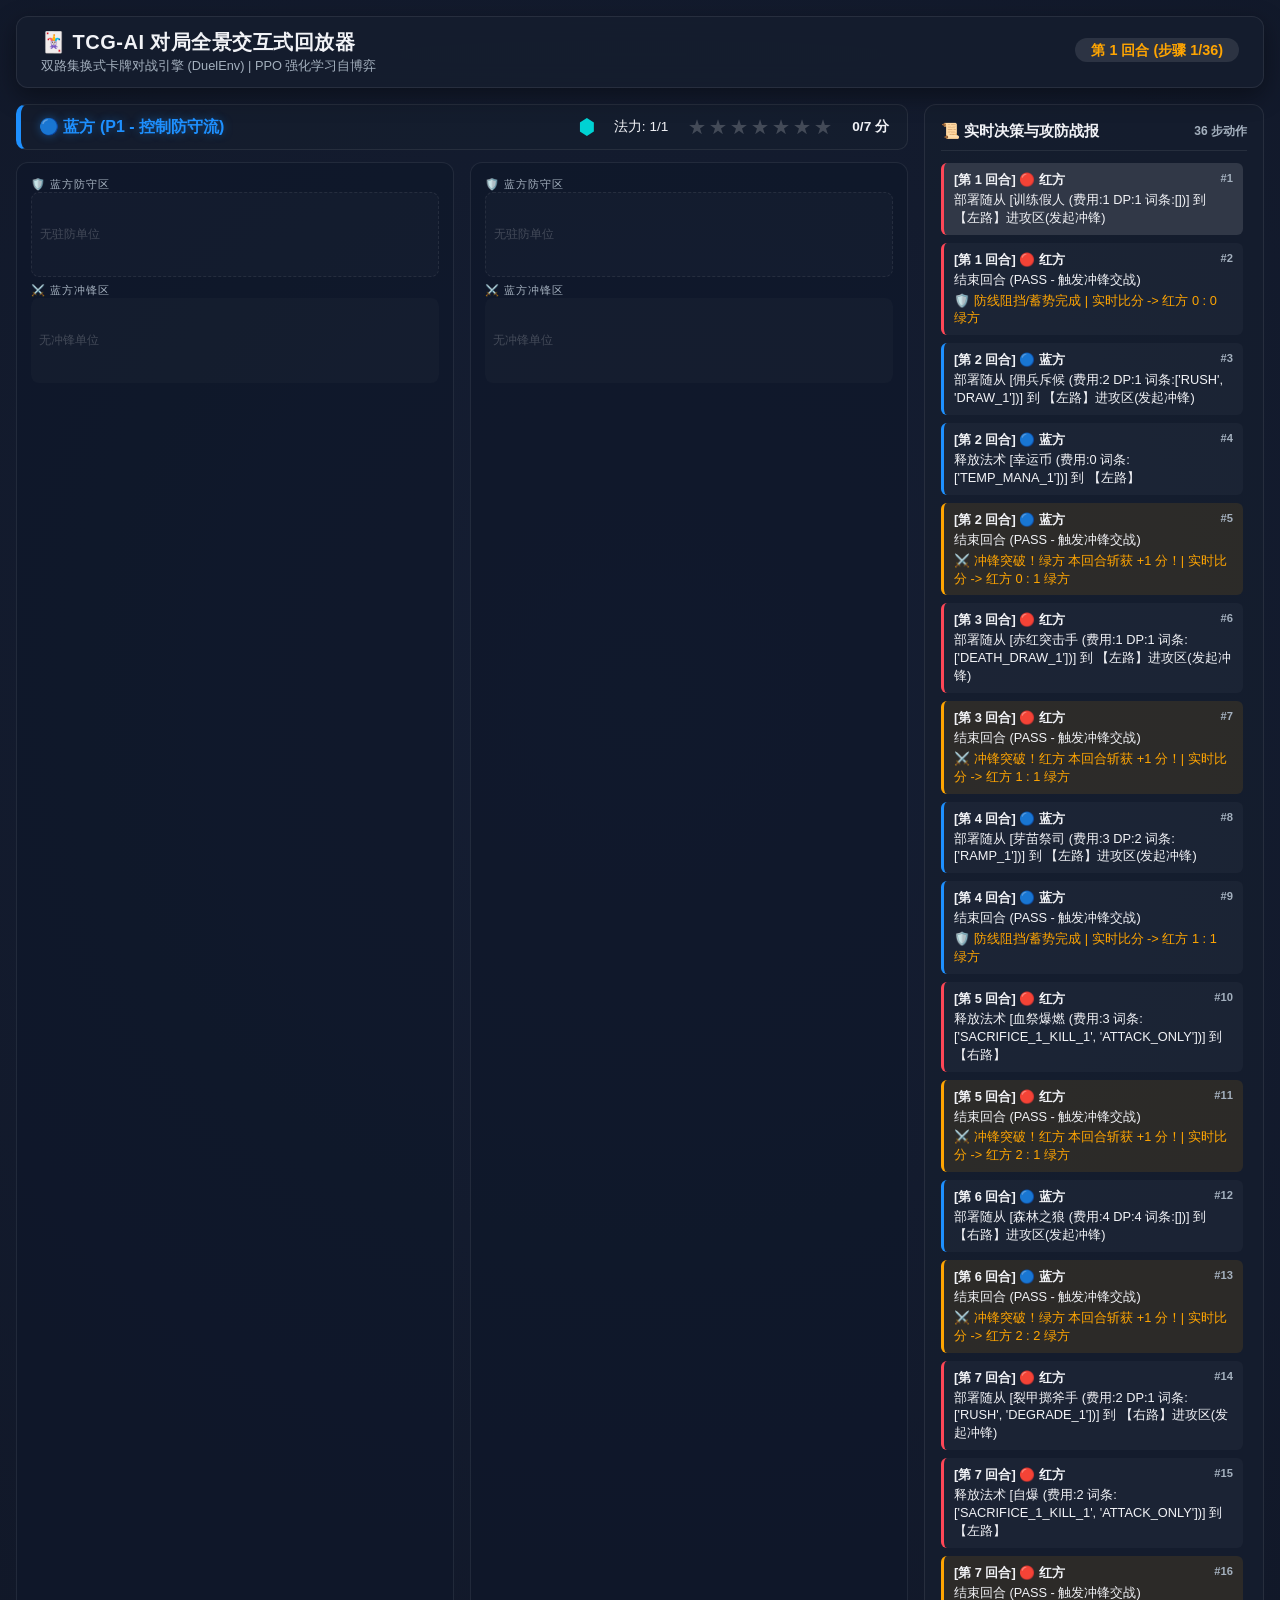
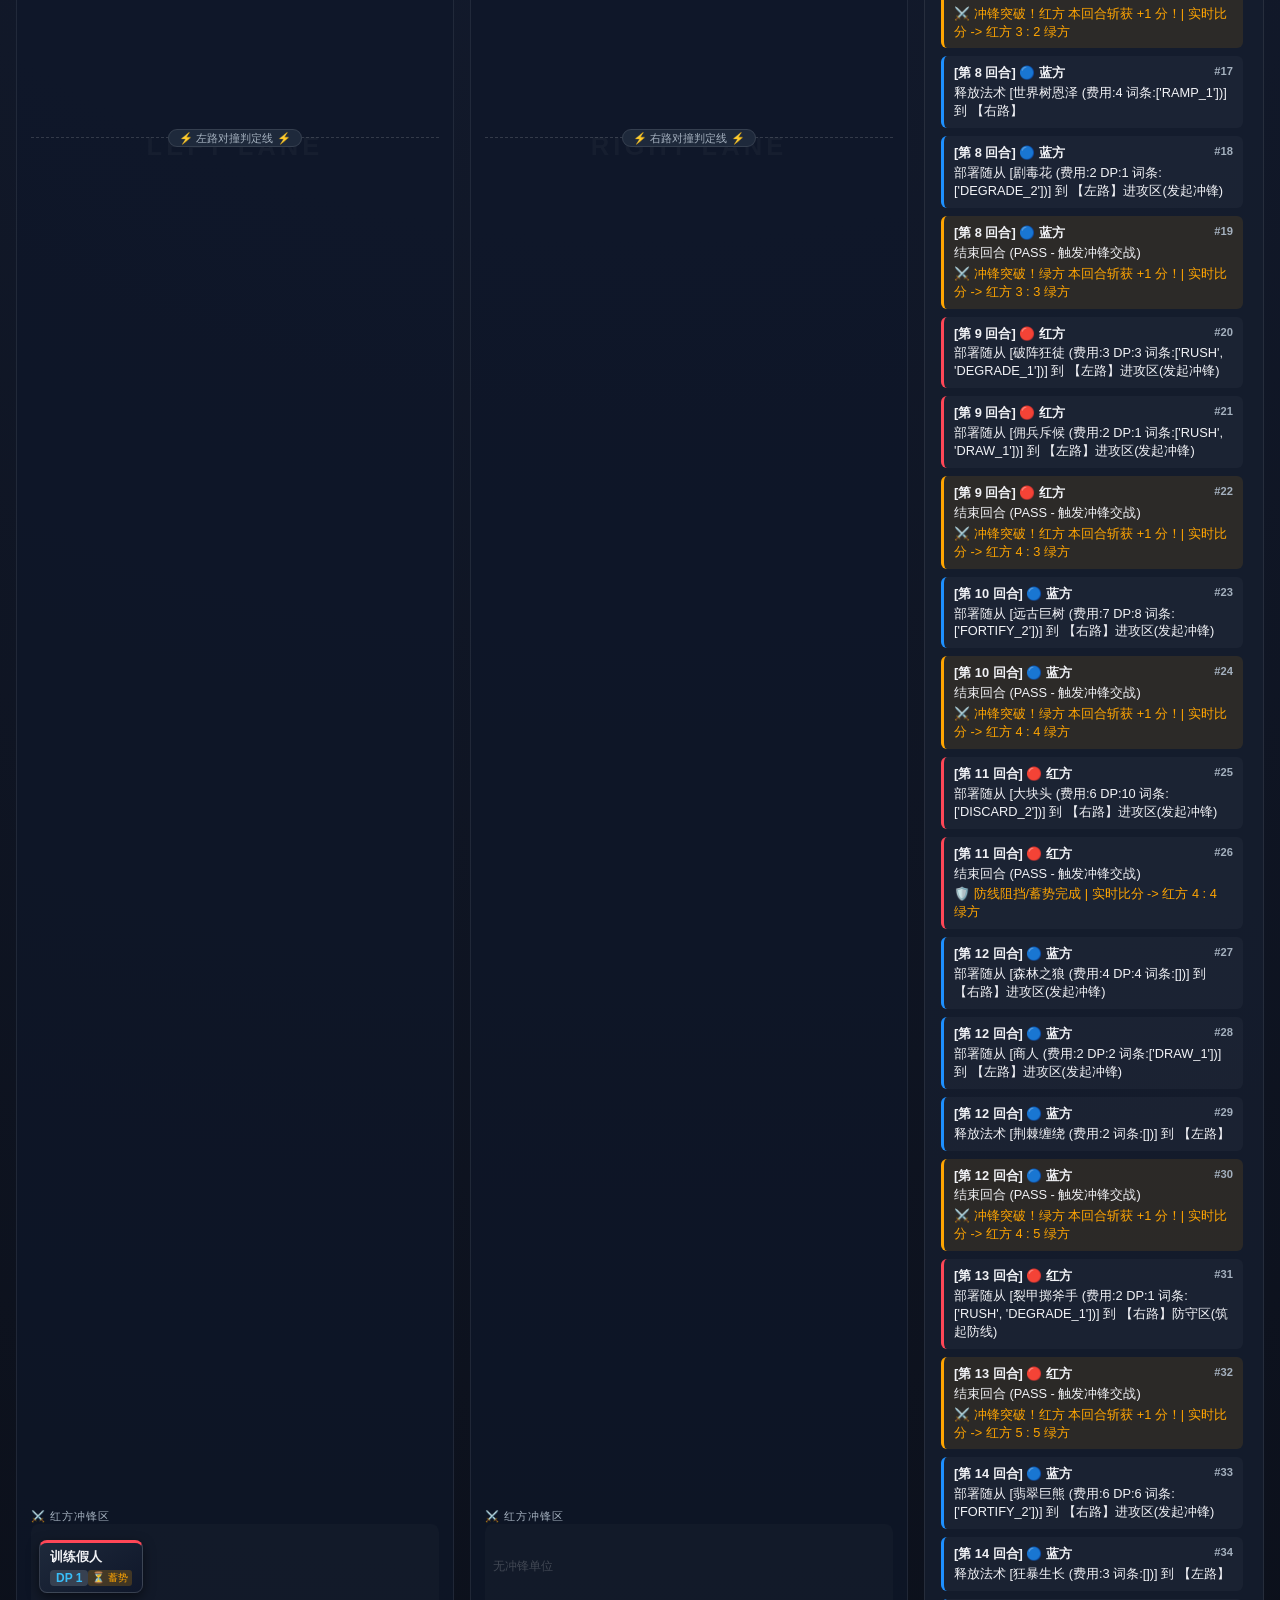
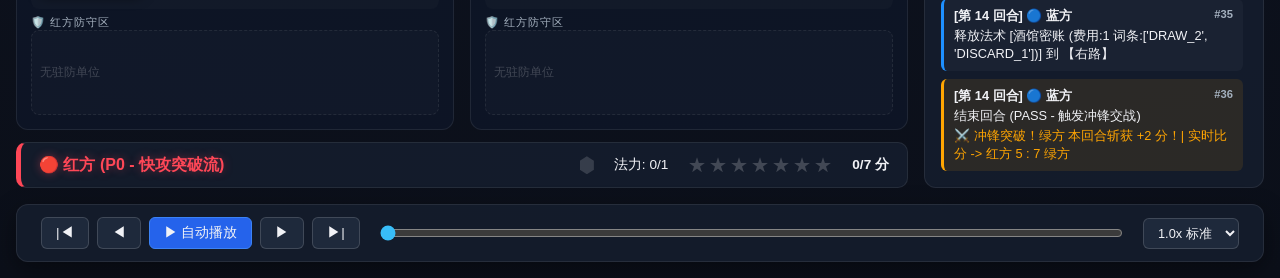
==== battle_replay.html @ 93f7e00d "Integrate 42-card pool, refine 3-faction brawl charts & synchronize battle telemetry" ====
<!DOCTYPE html>
<html lang="zh-CN">
<head>
  <meta charset="UTF-8">
  <meta name="viewport" content="width=device-width, initial-scale=1.0">
  <title>TCG-AI 对局回放看板</title>
  <style>
    :root {
      --bg-dark: #0b0f19;
      --card-bg: rgba(22, 30, 46, 0.85);
      --panel-border: rgba(255, 255, 255, 0.08);
      --red-team: #ff4757;
      --red-glow: rgba(255, 71, 87, 0.4);
      --blue-team: #1e90ff;
      --blue-glow: rgba(30, 144, 255, 0.4);
      --gold: #ffa502;
      --green: #2ed573;
      --text-main: #f1f2f6;
      --text-dim: #a4b0be;
    }
    * { box-sizing: border-box; margin: 0; padding: 0; }
    body {
      background: radial-gradient(circle at 50% 20%, #151e33 0%, var(--bg-dark) 100%);
      color: var(--text-main);
      font-family: -apple-system, BlinkMacSystemFont, "Segoe UI", Roboto, "Microsoft YaHei", sans-serif;
      min-height: 100vh;
      display: flex;
      flex-direction: column;
      padding: 16px;
      overflow-x: hidden;
    }

    /* 顶部导航与比分板 */
    header {
      display: flex;
      justify-content: space-between;
      align-items: center;
      background: var(--card-bg);
      backdrop-filter: blur(12px);
      border: 1px solid var(--panel-border);
      border-radius: 12px;
      padding: 12px 24px;
      margin-bottom: 16px;
      box-shadow: 0 8px 24px rgba(0,0,0,0.4);
    }
    .title-area h1 {
      font-size: 1.25rem;
      font-weight: 700;
      letter-spacing: 0.5px;
      display: flex;
      align-items: center;
      gap: 8px;
    }
    .title-area p {
      font-size: 0.8rem;
      color: var(--text-dim);
      margin-top: 2px;
    }
    .match-status {
      text-align: center;
    }
    .turn-badge {
      background: rgba(255,255,255,0.1);
      padding: 4px 16px;
      border-radius: 20px;
      font-size: 0.9rem;
      font-weight: bold;
      color: var(--gold);
    }

    /* 主战场网格 */
    .arena {
      display: grid;
      grid-template-columns: 1fr 340px;
      gap: 16px;
      flex: 1;
    }

    /* 战局主视窗 */
    .battle-field-container {
      display: flex;
      flex-direction: column;
      gap: 12px;
    }

    /* 玩家状态条 */
    .player-strip {
      display: flex;
      justify-content: space-between;
      align-items: center;
      background: var(--card-bg);
      border: 1px solid var(--panel-border);
      border-radius: 10px;
      padding: 10px 18px;
      transition: all 0.3s;
    }
    .player-strip.blue { border-left: 5px solid var(--blue-team); }
    .player-strip.red { border-left: 5px solid var(--red-team); }
    .player-name { font-weight: bold; font-size: 1rem; display: flex; align-items: center; gap: 8px; }
    .player-name.blue { color: var(--blue-team); text-shadow: 0 0 10px var(--blue-glow); }
    .player-name.red { color: var(--red-team); text-shadow: 0 0 10px var(--red-glow); }

    .resource-group {
      display: flex;
      align-items: center;
      gap: 20px;
    }
    .mana-container {
      display: flex;
      align-items: center;
      gap: 4px;
    }
    .mana-crystal {
      width: 14px;
      height: 18px;
      background: rgba(255,255,255,0.15);
      clip-path: polygon(50% 0%, 100% 25%, 100% 75%, 50% 100%, 0% 75%, 0% 25%);
      transition: all 0.2s;
    }
    .mana-crystal.active {
      background: #00d2d3;
      box-shadow: 0 0 8px #00d2d3;
    }

    .score-stars {
      display: flex;
      gap: 3px;
      align-items: center;
    }
    .star {
      font-size: 1.1rem;
      color: rgba(255,255,255,0.2);
    }
    .star.filled {
      color: var(--gold);
      text-shadow: 0 0 8px rgba(255, 165, 2, 0.8);
    }

    /* 双路战场 */
    .lanes-grid {
      display: grid;
      grid-template-columns: 1fr 1fr;
      gap: 16px;
      flex: 1;
    }
    .lane-box {
      background: rgba(15, 23, 42, 0.7);
      border: 1px solid var(--panel-border);
      border-radius: 12px;
      padding: 14px;
      display: flex;
      flex-direction: column;
      justify-content: space-between;
      position: relative;
      overflow: hidden;
    }
    .lane-title {
      position: absolute;
      top: 50%;
      left: 50%;
      transform: translate(-50%, -50%);
      font-size: 1.6rem;
      font-weight: 900;
      color: rgba(255,255,255,0.03);
      pointer-events: none;
      letter-spacing: 4px;
    }

    .unit-lane-zone {
      min-height: 85px;
      display: flex;
      gap: 8px;
      flex-wrap: wrap;
      align-items: center;
      padding: 6px 8px;
      border-radius: 8px;
      background: rgba(255,255,255,0.02);
    }
    .unit-lane-zone.defense { border-style: dashed; border-width: 1px; border-color: rgba(255,255,255,0.08); }
    .zone-label {
      width: 100%;
      font-size: 0.7rem;
      color: var(--text-dim);
      text-transform: uppercase;
      letter-spacing: 1px;
      display: flex;
      justify-content: space-between;
    }

    /* 对撞中线 */
    .clash-divider {
      margin: 10px 0;
      border-top: 1px dashed rgba(255, 255, 255, 0.15);
      position: relative;
      text-align: center;
    }
    .clash-divider span {
      position: relative;
      top: -10px;
      background: #1e293b;
      padding: 2px 10px;
      border-radius: 10px;
      font-size: 0.7rem;
      color: var(--text-dim);
      border: 1px solid rgba(255,255,255,0.1);
    }

    /* 卡牌随从视效 */
    .minion-card {
      background: linear-gradient(145deg, #1e293b, #0f172a);
      border: 1px solid rgba(255,255,255,0.15);
      border-radius: 8px;
      padding: 6px 10px;
      min-width: 90px;
      display: flex;
      flex-direction: column;
      gap: 4px;
      box-shadow: 0 4px 12px rgba(0,0,0,0.5);
      position: relative;
      animation: popIn 0.25s cubic-bezier(0.175, 0.885, 0.32, 1.275);
    }
    @keyframes popIn {
      0% { transform: scale(0.8); opacity: 0; }
      100% { transform: scale(1); opacity: 1; }
    }
    .minion-card.red { border-top: 3px solid var(--red-team); }
    .minion-card.blue { border-top: 3px solid var(--blue-team); }
    .minion-card.ready {
      box-shadow: 0 0 10px rgba(46, 213, 115, 0.4);
      border-color: var(--green);
    }
    .minion-name {
      font-size: 0.8rem;
      font-weight: bold;
      white-space: nowrap;
      overflow: hidden;
      text-overflow: ellipsis;
    }
    .minion-stats {
      display: flex;
      justify-content: space-between;
      align-items: center;
      font-size: 0.75rem;
    }
    .dp-badge {
      background: #374151;
      padding: 1px 6px;
      border-radius: 4px;
      font-weight: bold;
      color: #38bdf8;
    }
    .state-tag {
      font-size: 0.65rem;
      padding: 1px 4px;
      border-radius: 3px;
    }
    .state-tag.ready { background: rgba(46, 213, 115, 0.2); color: #2ed573; }
    .state-tag.charging { background: rgba(255, 165, 2, 0.2); color: #ffa502; }

    /* 右侧事件日志面板 */
    .log-panel {
      background: var(--card-bg);
      border: 1px solid var(--panel-border);
      border-radius: 12px;
      padding: 16px;
      display: flex;
      flex-direction: column;
      height: 100%;
    }
    .log-panel h3 {
      font-size: 0.95rem;
      margin-bottom: 12px;
      padding-bottom: 8px;
      border-bottom: 1px solid var(--panel-border);
      display: flex;
      justify-content: space-between;
      align-items: center;
    }
    .log-list {
      flex: 1;
      overflow-y: auto;
      display: flex;
      flex-direction: column;
      gap: 8px;
      padding-right: 4px;
    }
    .log-item {
      padding: 8px 10px;
      border-radius: 6px;
      background: rgba(255,255,255,0.03);
      font-size: 0.8rem;
      line-height: 1.4;
      border-left: 3px solid transparent;
      cursor: pointer;
      transition: all 0.15s;
    }
    .log-item:hover {
      background: rgba(255,255,255,0.07);
    }
    .log-item.active {
      background: rgba(255,255,255,0.12);
      border-left-color: var(--gold);
    }
    .log-item.red { border-left-color: var(--red-team); }
    .log-item.blue { border-left-color: var(--blue-team); }
    .log-item.score-event {
      background: rgba(255, 165, 2, 0.1);
      border-left-color: var(--gold);
    }

    /* 底部播控条 */
    .controls-dock {
      background: var(--card-bg);
      border: 1px solid var(--panel-border);
      border-radius: 12px;
      padding: 12px 24px;
      margin-top: 16px;
      display: flex;
      align-items: center;
      gap: 20px;
      box-shadow: 0 8px 24px rgba(0,0,0,0.4);
    }
    .btn-group {
      display: flex;
      gap: 8px;
    }
    button {
      background: #1e293b;
      border: 1px solid rgba(255,255,255,0.15);
      color: var(--text-main);
      padding: 6px 14px;
      border-radius: 6px;
      font-size: 0.85rem;
      cursor: pointer;
      display: flex;
      align-items: center;
      gap: 6px;
      transition: all 0.2s;
    }
    button:hover {
      background: #334155;
      border-color: rgba(255,255,255,0.3);
    }
    button.primary {
      background: #2563eb;
      border-color: #3b82f6;
    }
    button.primary:hover {
      background: #1d4ed8;
    }
    .timeline-slider {
      flex: 1;
      accent-color: #38bdf8;
      cursor: pointer;
    }
    .speed-select {
      background: #1e293b;
      border: 1px solid rgba(255,255,255,0.15);
      color: var(--text-main);
      padding: 6px 10px;
      border-radius: 6px;
      font-size: 0.8rem;
    }
  </style>
</head>
<body>

  <!-- 顶部状态栏 -->
  <header>
    <div class="title-area">
      <h1>🃏 TCG-AI 对局全景交互式回放器</h1>
      <p>双路集换式卡牌对战引擎 (DuelEnv) | PPO 强化学习自博弈</p>
    </div>
    <div class="match-status">
      <span class="turn-badge" id="turnDisplay">回合 0 / 0</span>
      <div id="winnerBanner" style="font-size:0.85rem; margin-top:4px; font-weight:bold;"></div>
    </div>
  </header>

  <!-- 主战场网格 -->
  <div class="arena">
    <div class="battle-field-container">
      
      <!-- 蓝方信息栏 -->
      <div class="player-strip blue">
        <div class="player-name blue">🔵 蓝方 (P1 - 控制防守流)</div>
        <div class="resource-group">
          <div class="mana-container" id="blueManaContainer"></div>
          <span style="font-size:0.85rem;" id="blueManaText">法力: 0/0</span>
          <div class="score-stars" id="blueStars"></div>
          <span style="font-size:0.85rem; font-weight:bold;" id="blueScoreText">0/7 分</span>
        </div>
      </div>

      <!-- 双路核心战场 -->
      <div class="lanes-grid">
        <!-- 左路 -->
        <div class="lane-box" id="lane0">
          <div class="lane-title">LEFT LANE</div>
          <div>
            <div class="zone-label"><span>🛡️ 蓝方防守区</span></div>
            <div class="unit-lane-zone defense" id="l0_blue_def"></div>
            <div class="zone-label" style="margin-top:6px;"><span>⚔️ 蓝方冲锋区</span></div>
            <div class="unit-lane-zone" id="l0_blue_atk"></div>
          </div>

          <div class="clash-divider">
            <span>⚡ 左路对撞判定线 ⚡</span>
          </div>

          <div>
            <div class="zone-label"><span>⚔️ 红方冲锋区</span></div>
            <div class="unit-lane-zone" id="l0_red_atk"></div>
            <div class="zone-label" style="margin-top:6px;"><span>🛡️ 红方防守区</span></div>
            <div class="unit-lane-zone defense" id="l0_red_def"></div>
          </div>
        </div>

        <!-- 右路 -->
        <div class="lane-box" id="lane1">
          <div class="lane-title">RIGHT LANE</div>
          <div>
            <div class="zone-label"><span>🛡️ 蓝方防守区</span></div>
            <div class="unit-lane-zone defense" id="l1_blue_def"></div>
            <div class="zone-label" style="margin-top:6px;"><span>⚔️ 蓝方冲锋区</span></div>
            <div class="unit-lane-zone" id="l1_blue_atk"></div>
          </div>

          <div class="clash-divider">
            <span>⚡ 右路对撞判定线 ⚡</span>
          </div>

          <div>
            <div class="zone-label"><span>⚔️ 红方冲锋区</span></div>
            <div class="unit-lane-zone" id="l1_red_atk"></div>
            <div class="zone-label" style="margin-top:6px;"><span>🛡️ 红方防守区</span></div>
            <div class="unit-lane-zone defense" id="l1_red_def"></div>
          </div>
        </div>
      </div>

      <!-- 红方信息栏 -->
      <div class="player-strip red">
        <div class="player-name red">🔴 红方 (P0 - 快攻突破流)</div>
        <div class="resource-group">
          <div class="mana-container" id="redManaContainer"></div>
          <span style="font-size:0.85rem;" id="redManaText">法力: 0/0</span>
          <div class="score-stars" id="redStars"></div>
          <span style="font-size:0.85rem; font-weight:bold;" id="redScoreText">0/7 分</span>
        </div>
      </div>

    </div>

    <!-- 右侧战报日志流 -->
    <div class="log-panel">
      <h3>
        <span>📜 实时决策与攻防战报</span>
        <span id="logStepCount" style="font-size:0.75rem; color:var(--text-dim);">0 步记录</span>
      </h3>
      <div class="log-list" id="logList"></div>
    </div>
  </div>

  <!-- 底部控制坞 -->
  <div class="controls-dock">
    <div class="btn-group">
      <button onclick="goTo(0)" title="首回合">|◀</button>
      <button onclick="prevTurn()" title="上一回合">◀</button>
      <button class="primary" id="playBtn" onclick="togglePlay()">▶ 自动播放</button>
      <button onclick="nextTurn()" title="下一回合">▶</button>
      <button onclick="goTo(snapshots.length - 1)" title="末回合">▶|</button>
    </div>
    
    <input type="range" class="timeline-slider" id="scrubber" min="0" max="0" value="0" oninput="onScrub(this.value)">
    
    <select class="speed-select" id="speedSelect" onchange="changeSpeed(this.value)">
      <option value="1200">0.5x 慢速</option>
      <option value="600" selected>1.0x 标准</option>
      <option value="300">2.0x 快速</option>
      <option value="150">4.0x 极速</option>
    </select>
  </div>

  <script>
    const snapshots = [{"turn": 1, "acting_player": 0, "action_desc": "部署随从 [训练假人 (费用:1 DP:1 词条:[])] 到 【左路】进攻区(发起冲锋)", "result_log": null, "p0": {"score": 0, "mana": 0, "max_mana": 1, "faction": "Red", "hand": [{"name": "血祭爆燃", "cost": 3, "dp": 0, "tags": ["SACRIFICE_1_KILL_1", "ATTACK_ONLY"]}, {"name": "裂甲掷斧手", "cost": 2, "dp": 1, "tags": ["RUSH", "DEGRADE_1"]}]}, "p1": {"score": 0, "mana": 1, "max_mana": 1, "faction": "Green", "hand": [{"name": "佣兵斥候", "cost": 2, "dp": 1, "tags": ["RUSH", "DRAW_1"]}, {"name": "森林之狼", "cost": 4, "dp": 4, "tags": []}, {"name": "世界树恩泽", "cost": 4, "dp": 0, "tags": ["RAMP_1"]}, {"name": "远古巨树", "cost": 7, "dp": 8, "tags": ["FORTIFY_2"]}, {"name": "幸运币", "cost": 0, "dp": 0, "tags": ["TEMP_MANA_1"]}]}, "lanes": [{"lane_id": 0, "p0_attackers": [{"name": "训练假人", "dp": 1, "ready": false}], "p1_attackers": [], "p0_defenders": [], "p1_defenders": []}, {"lane_id": 1, "p0_attackers": [], "p1_attackers": [], "p0_defenders": [], "p1_defenders": []}]}, {"turn": 1, "acting_player": 0, "action_desc": "结束回合 (PASS - 触发冲锋交战)", "result_log": "🛡️ 防线阻挡/蓄势完成 | 实时比分 -> 红方 0 : 0 绿方", "p0": {"score": 0, "mana": 0, "max_mana": 1, "faction": "Red", "hand": [{"name": "血祭爆燃", "cost": 3, "dp": 0, "tags": ["SACRIFICE_1_KILL_1", "ATTACK_ONLY"]}, {"name": "裂甲掷斧手", "cost": 2, "dp": 1, "tags": ["RUSH", "DEGRADE_1"]}]}, "p1": {"score": 0, "mana": 2, "max_mana": 2, "faction": "Green", "hand": [{"name": "佣兵斥候", "cost": 2, "dp": 1, "tags": ["RUSH", "DRAW_1"]}, {"name": "森林之狼", "cost": 4, "dp": 4, "tags": []}, {"name": "世界树恩泽", "cost": 4, "dp": 0, "tags": ["RAMP_1"]}, {"name": "远古巨树", "cost": 7, "dp": 8, "tags": ["FORTIFY_2"]}, {"name": "幸运币", "cost": 0, "dp": 0, "tags": ["TEMP_MANA_1"]}, {"name": "芽苗祭司", "cost": 3, "dp": 2, "tags": ["RAMP_1"]}]}, "lanes": [{"lane_id": 0, "p0_attackers": [{"name": "训练假人", "dp": 1, "ready": false}], "p1_attackers": [], "p0_defenders": [], "p1_defenders": []}, {"lane_id": 1, "p0_attackers": [], "p1_attackers": [], "p0_defenders": [], "p1_defenders": []}]}, {"turn": 2, "acting_player": 1, "action_desc": "部署随从 [佣兵斥候 (费用:2 DP:1 词条:['RUSH', 'DRAW_1'])] 到 【左路】进攻区(发起冲锋)", "result_log": null, "p0": {"score": 0, "mana": 0, "max_mana": 1, "faction": "Red", "hand": [{"name": "血祭爆燃", "cost": 3, "dp": 0, "tags": ["SACRIFICE_1_KILL_1", "ATTACK_ONLY"]}, {"name": "裂甲掷斧手", "cost": 2, "dp": 1, "tags": ["RUSH", "DEGRADE_1"]}]}, "p1": {"score": 0, "mana": 0, "max_mana": 2, "faction": "Green", "hand": [{"name": "森林之狼", "cost": 4, "dp": 4, "tags": []}, {"name": "世界树恩泽", "cost": 4, "dp": 0, "tags": ["RAMP_1"]}, {"name": "远古巨树", "cost": 7, "dp": 8, "tags": ["FORTIFY_2"]}, {"name": "幸运币", "cost": 0, "dp": 0, "tags": ["TEMP_MANA_1"]}, {"name": "芽苗祭司", "cost": 3, "dp": 2, "tags": ["RAMP_1"]}, {"name": "剧毒花", "cost": 2, "dp": 1, "tags": ["DEGRADE_2"]}]}, "lanes": [{"lane_id": 0, "p0_attackers": [{"name": "训练假人", "dp": 1, "ready": false}], "p1_attackers": [{"name": "佣兵斥候", "dp": 1, "ready": true}], "p0_defenders": [], "p1_defenders": []}, {"lane_id": 1, "p0_attackers": [], "p1_attackers": [], "p0_defenders": [], "p1_defenders": []}]}, {"turn": 2, "acting_player": 1, "action_desc": "释放法术 [幸运币 (费用:0 词条:['TEMP_MANA_1'])] 到 【左路】", "result_log": null, "p0": {"score": 0, "mana": 0, "max_mana": 1, "faction": "Red", "hand": [{"name": "血祭爆燃", "cost": 3, "dp": 0, "tags": ["SACRIFICE_1_KILL_1", "ATTACK_ONLY"]}, {"name": "裂甲掷斧手", "cost": 2, "dp": 1, "tags": ["RUSH", "DEGRADE_1"]}]}, "p1": {"score": 0, "mana": 1, "max_mana": 2, "faction": "Green", "hand": [{"name": "森林之狼", "cost": 4, "dp": 4, "tags": []}, {"name": "世界树恩泽", "cost": 4, "dp": 0, "tags": ["RAMP_1"]}, {"name": "远古巨树", "cost": 7, "dp": 8, "tags": ["FORTIFY_2"]}, {"name": "芽苗祭司", "cost": 3, "dp": 2, "tags": ["RAMP_1"]}, {"name": "剧毒花", "cost": 2, "dp": 1, "tags": ["DEGRADE_2"]}]}, "lanes": [{"lane_id": 0, "p0_attackers": [{"name": "训练假人", "dp": 1, "ready": false}], "p1_attackers": [{"name": "佣兵斥候", "dp": 1, "ready": true}], "p0_defenders": [], "p1_defenders": []}, {"lane_id": 1, "p0_attackers": [], "p1_attackers": [], "p0_defenders": [], "p1_defenders": []}]}, {"turn": 2, "acting_player": 1, "action_desc": "结束回合 (PASS - 触发冲锋交战)", "result_log": "⚔️ 冲锋突破！绿方 本回合斩获 +1 分！| 实时比分 -> 红方 0 : 1 绿方", "p0": {"score": 0, "mana": 2, "max_mana": 2, "faction": "Red", "hand": [{"name": "血祭爆燃", "cost": 3, "dp": 0, "tags": ["SACRIFICE_1_KILL_1", "ATTACK_ONLY"]}, {"name": "裂甲掷斧手", "cost": 2, "dp": 1, "tags": ["RUSH", "DEGRADE_1"]}, {"name": "赤红突击手", "cost": 1, "dp": 1, "tags": ["DEATH_DRAW_1"]}]}, "p1": {"score": 1, "mana": 1, "max_mana": 2, "faction": "Green", "hand": [{"name": "森林之狼", "cost": 4, "dp": 4, "tags": []}, {"name": "世界树恩泽", "cost": 4, "dp": 0, "tags": ["RAMP_1"]}, {"name": "远古巨树", "cost": 7, "dp": 8, "tags": ["FORTIFY_2"]}, {"name": "芽苗祭司", "cost": 3, "dp": 2, "tags": ["RAMP_1"]}, {"name": "剧毒花", "cost": 2, "dp": 1, "tags": ["DEGRADE_2"]}]}, "lanes": [{"lane_id": 0, "p0_attackers": [{"name": "训练假人", "dp": 1, "ready": true}], "p1_attackers": [], "p0_defenders": [], "p1_defenders": []}, {"lane_id": 1, "p0_attackers": [], "p1_attackers": [], "p0_defenders": [], "p1_defenders": []}]}, {"turn": 3, "acting_player": 0, "action_desc": "部署随从 [赤红突击手 (费用:1 DP:1 词条:['DEATH_DRAW_1'])] 到 【左路】进攻区(发起冲锋)", "result_log": null, "p0": {"score": 0, "mana": 1, "max_mana": 2, "faction": "Red", "hand": [{"name": "血祭爆燃", "cost": 3, "dp": 0, "tags": ["SACRIFICE_1_KILL_1", "ATTACK_ONLY"]}, {"name": "裂甲掷斧手", "cost": 2, "dp": 1, "tags": ["RUSH", "DEGRADE_1"]}]}, "p1": {"score": 1, "mana": 1, "max_mana": 2, "faction": "Green", "hand": [{"name": "森林之狼", "cost": 4, "dp": 4, "tags": []}, {"name": "世界树恩泽", "cost": 4, "dp": 0, "tags": ["RAMP_1"]}, {"name": "远古巨树", "cost": 7, "dp": 8, "tags": ["FORTIFY_2"]}, {"name": "芽苗祭司", "cost": 3, "dp": 2, "tags": ["RAMP_1"]}, {"name": "剧毒花", "cost": 2, "dp": 1, "tags": ["DEGRADE_2"]}]}, "lanes": [{"lane_id": 0, "p0_attackers": [{"name": "训练假人", "dp": 1, "ready": true}, {"name": "赤红突击手", "dp": 1, "ready": false}], "p1_attackers": [], "p0_defenders": [], "p1_defenders": []}, {"lane_id": 1, "p0_attackers": [], "p1_attackers": [], "p0_defenders": [], "p1_defenders": []}]}, {"turn": 3, "acting_player": 0, "action_desc": "结束回合 (PASS - 触发冲锋交战)", "result_log": "⚔️ 冲锋突破！红方 本回合斩获 +1 分！| 实时比分 -> 红方 1 : 1 绿方", "p0": {"score": 1, "mana": 1, "max_mana": 2, "faction": "Red", "hand": [{"name": "血祭爆燃", "cost": 3, "dp": 0, "tags": ["SACRIFICE_1_KILL_1", "ATTACK_ONLY"]}, {"name": "裂甲掷斧手", "cost": 2, "dp": 1, "tags": ["RUSH", "DEGRADE_1"]}]}, "p1": {"score": 1, "mana": 3, "max_mana": 3, "faction": "Green", "hand": [{"name": "森林之狼", "cost": 4, "dp": 4, "tags": []}, {"name": "世界树恩泽", "cost": 4, "dp": 0, "tags": ["RAMP_1"]}, {"name": "远古巨树", "cost": 7, "dp": 8, "tags": ["FORTIFY_2"]}, {"name": "芽苗祭司", "cost": 3, "dp": 2, "tags": ["RAMP_1"]}, {"name": "剧毒花", "cost": 2, "dp": 1, "tags": ["DEGRADE_2"]}, {"name": "森林之狼", "cost": 4, "dp": 4, "tags": []}]}, "lanes": [{"lane_id": 0, "p0_attackers": [{"name": "赤红突击手", "dp": 1, "ready": false}], "p1_attackers": [], "p0_defenders": [], "p1_defenders": []}, {"lane_id": 1, "p0_attackers": [], "p1_attackers": [], "p0_defenders": [], "p1_defenders": []}]}, {"turn": 4, "acting_player": 1, "action_desc": "部署随从 [芽苗祭司 (费用:3 DP:2 词条:['RAMP_1'])] 到 【左路】进攻区(发起冲锋)", "result_log": null, "p0": {"score": 1, "mana": 1, "max_mana": 2, "faction": "Red", "hand": [{"name": "血祭爆燃", "cost": 3, "dp": 0, "tags": ["SACRIFICE_1_KILL_1", "ATTACK_ONLY"]}, {"name": "裂甲掷斧手", "cost": 2, "dp": 1, "tags": ["RUSH", "DEGRADE_1"]}]}, "p1": {"score": 1, "mana": 0, "max_mana": 4, "faction": "Green", "hand": [{"name": "森林之狼", "cost": 4, "dp": 4, "tags": []}, {"name": "世界树恩泽", "cost": 4, "dp": 0, "tags": ["RAMP_1"]}, {"name": "远古巨树", "cost": 7, "dp": 8, "tags": ["FORTIFY_2"]}, {"name": "剧毒花", "cost": 2, "dp": 1, "tags": ["DEGRADE_2"]}, {"name": "森林之狼", "cost": 4, "dp": 4, "tags": []}]}, "lanes": [{"lane_id": 0, "p0_attackers": [{"name": "赤红突击手", "dp": 1, "ready": false}], "p1_attackers": [{"name": "芽苗祭司", "dp": 2, "ready": false}], "p0_defenders": [], "p1_defenders": []}, {"lane_id": 1, "p0_attackers": [], "p1_attackers": [], "p0_defenders": [], "p1_defenders": []}]}, {"turn": 4, "acting_player": 1, "action_desc": "结束回合 (PASS - 触发冲锋交战)", "result_log": "🛡️ 防线阻挡/蓄势完成 | 实时比分 -> 红方 1 : 1 绿方", "p0": {"score": 1, "mana": 3, "max_mana": 3, "faction": "Red", "hand": [{"name": "血祭爆燃", "cost": 3, "dp": 0, "tags": ["SACRIFICE_1_KILL_1", "ATTACK_ONLY"]}, {"name": "裂甲掷斧手", "cost": 2, "dp": 1, "tags": ["RUSH", "DEGRADE_1"]}, {"name": "大块头", "cost": 6, "dp": 10, "tags": ["DISCARD_2"]}]}, "p1": {"score": 1, "mana": 0, "max_mana": 4, "faction": "Green", "hand": [{"name": "森林之狼", "cost": 4, "dp": 4, "tags": []}, {"name": "世界树恩泽", "cost": 4, "dp": 0, "tags": ["RAMP_1"]}, {"name": "远古巨树", "cost": 7, "dp": 8, "tags": ["FORTIFY_2"]}, {"name": "剧毒花", "cost": 2, "dp": 1, "tags": ["DEGRADE_2"]}, {"name": "森林之狼", "cost": 4, "dp": 4, "tags": []}]}, "lanes": [{"lane_id": 0, "p0_attackers": [{"name": "赤红突击手", "dp": 1, "ready": true}], "p1_attackers": [{"name": "芽苗祭司", "dp": 2, "ready": false}], "p0_defenders": [], "p1_defenders": []}, {"lane_id": 1, "p0_attackers": [], "p1_attackers": [], "p0_defenders": [], "p1_defenders": []}]}, {"turn": 5, "acting_player": 0, "action_desc": "释放法术 [血祭爆燃 (费用:3 词条:['SACRIFICE_1_KILL_1', 'ATTACK_ONLY'])] 到 【右路】", "result_log": null, "p0": {"score": 1, "mana": 0, "max_mana": 3, "faction": "Red", "hand": [{"name": "裂甲掷斧手", "cost": 2, "dp": 1, "tags": ["RUSH", "DEGRADE_1"]}, {"name": "大块头", "cost": 6, "dp": 10, "tags": ["DISCARD_2"]}]}, "p1": {"score": 1, "mana": 0, "max_mana": 4, "faction": "Green", "hand": [{"name": "森林之狼", "cost": 4, "dp": 4, "tags": []}, {"name": "世界树恩泽", "cost": 4, "dp": 0, "tags": ["RAMP_1"]}, {"name": "远古巨树", "cost": 7, "dp": 8, "tags": ["FORTIFY_2"]}, {"name": "剧毒花", "cost": 2, "dp": 1, "tags": ["DEGRADE_2"]}, {"name": "森林之狼", "cost": 4, "dp": 4, "tags": []}]}, "lanes": [{"lane_id": 0, "p0_attackers": [{"name": "赤红突击手", "dp": 1, "ready": true}], "p1_attackers": [{"name": "芽苗祭司", "dp": 2, "ready": false}], "p0_defenders": [], "p1_defenders": []}, {"lane_id": 1, "p0_attackers": [], "p1_attackers": [], "p0_defenders": [], "p1_defenders": []}]}, {"turn": 5, "acting_player": 0, "action_desc": "结束回合 (PASS - 触发冲锋交战)", "result_log": "⚔️ 冲锋突破！红方 本回合斩获 +1 分！| 实时比分 -> 红方 2 : 1 绿方", "p0": {"score": 2, "mana": 0, "max_mana": 3, "faction": "Red", "hand": [{"name": "裂甲掷斧手", "cost": 2, "dp": 1, "tags": ["RUSH", "DEGRADE_1"]}, {"name": "大块头", "cost": 6, "dp": 10, "tags": ["DISCARD_2"]}, {"name": "破阵狂徒", "cost": 3, "dp": 3, "tags": ["RUSH", "DEGRADE_1"]}]}, "p1": {"score": 1, "mana": 5, "max_mana": 5, "faction": "Green", "hand": [{"name": "森林之狼", "cost": 4, "dp": 4, "tags": []}, {"name": "世界树恩泽", "cost": 4, "dp": 0, "tags": ["RAMP_1"]}, {"name": "远古巨树", "cost": 7, "dp": 8, "tags": ["FORTIFY_2"]}, {"name": "剧毒花", "cost": 2, "dp": 1, "tags": ["DEGRADE_2"]}, {"name": "森林之狼", "cost": 4, "dp": 4, "tags": []}, {"name": "翡翠巨熊", "cost": 6, "dp": 6, "tags": ["FORTIFY_2"]}]}, "lanes": [{"lane_id": 0, "p0_attackers": [], "p1_attackers": [{"name": "芽苗祭司", "dp": 2, "ready": true}], "p0_defenders": [], "p1_defenders": []}, {"lane_id": 1, "p0_attackers": [], "p1_attackers": [], "p0_defenders": [], "p1_defenders": []}]}, {"turn": 6, "acting_player": 1, "action_desc": "部署随从 [森林之狼 (费用:4 DP:4 词条:[])] 到 【右路】进攻区(发起冲锋)", "result_log": null, "p0": {"score": 2, "mana": 0, "max_mana": 3, "faction": "Red", "hand": [{"name": "裂甲掷斧手", "cost": 2, "dp": 1, "tags": ["RUSH", "DEGRADE_1"]}, {"name": "大块头", "cost": 6, "dp": 10, "tags": ["DISCARD_2"]}, {"name": "破阵狂徒", "cost": 3, "dp": 3, "tags": ["RUSH", "DEGRADE_1"]}]}, "p1": {"score": 1, "mana": 1, "max_mana": 5, "faction": "Green", "hand": [{"name": "世界树恩泽", "cost": 4, "dp": 0, "tags": ["RAMP_1"]}, {"name": "远古巨树", "cost": 7, "dp": 8, "tags": ["FORTIFY_2"]}, {"name": "剧毒花", "cost": 2, "dp": 1, "tags": ["DEGRADE_2"]}, {"name": "森林之狼", "cost": 4, "dp": 4, "tags": []}, {"name": "翡翠巨熊", "cost": 6, "dp": 6, "tags": ["FORTIFY_2"]}]}, "lanes": [{"lane_id": 0, "p0_attackers": [], "p1_attackers": [{"name": "芽苗祭司", "dp": 2, "ready": true}], "p0_defenders": [], "p1_defenders": []}, {"lane_id": 1, "p0_attackers": [], "p1_attackers": [{"name": "森林之狼", "dp": 4, "ready": false}], "p0_defenders": [], "p1_defenders": []}]}, {"turn": 6, "acting_player": 1, "action_desc": "结束回合 (PASS - 触发冲锋交战)", "result_log": "⚔️ 冲锋突破！绿方 本回合斩获 +1 分！| 实时比分 -> 红方 2 : 2 绿方", "p0": {"score": 2, "mana": 4, "max_mana": 4, "faction": "Red", "hand": [{"name": "裂甲掷斧手", "cost": 2, "dp": 1, "tags": ["RUSH", "DEGRADE_1"]}, {"name": "大块头", "cost": 6, "dp": 10, "tags": ["DISCARD_2"]}, {"name": "破阵狂徒", "cost": 3, "dp": 3, "tags": ["RUSH", "DEGRADE_1"]}, {"name": "自爆", "cost": 2, "dp": 0, "tags": ["SACRIFICE_1_KILL_1", "ATTACK_ONLY"]}]}, "p1": {"score": 2, "mana": 1, "max_mana": 5, "faction": "Green", "hand": [{"name": "世界树恩泽", "cost": 4, "dp": 0, "tags": ["RAMP_1"]}, {"name": "远古巨树", "cost": 7, "dp": 8, "tags": ["FORTIFY_2"]}, {"name": "剧毒花", "cost": 2, "dp": 1, "tags": ["DEGRADE_2"]}, {"name": "森林之狼", "cost": 4, "dp": 4, "tags": []}, {"name": "翡翠巨熊", "cost": 6, "dp": 6, "tags": ["FORTIFY_2"]}]}, "lanes": [{"lane_id": 0, "p0_attackers": [], "p1_attackers": [], "p0_defenders": [], "p1_defenders": []}, {"lane_id": 1, "p0_attackers": [], "p1_attackers": [{"name": "森林之狼", "dp": 4, "ready": false}], "p0_defenders": [], "p1_defenders": []}]}, {"turn": 7, "acting_player": 0, "action_desc": "部署随从 [裂甲掷斧手 (费用:2 DP:1 词条:['RUSH', 'DEGRADE_1'])] 到 【右路】进攻区(发起冲锋)", "result_log": null, "p0": {"score": 2, "mana": 2, "max_mana": 4, "faction": "Red", "hand": [{"name": "大块头", "cost": 6, "dp": 10, "tags": ["DISCARD_2"]}, {"name": "破阵狂徒", "cost": 3, "dp": 3, "tags": ["RUSH", "DEGRADE_1"]}, {"name": "自爆", "cost": 2, "dp": 0, "tags": ["SACRIFICE_1_KILL_1", "ATTACK_ONLY"]}]}, "p1": {"score": 2, "mana": 1, "max_mana": 5, "faction": "Green", "hand": [{"name": "世界树恩泽", "cost": 4, "dp": 0, "tags": ["RAMP_1"]}, {"name": "远古巨树", "cost": 7, "dp": 8, "tags": ["FORTIFY_2"]}, {"name": "剧毒花", "cost": 2, "dp": 1, "tags": ["DEGRADE_2"]}, {"name": "森林之狼", "cost": 4, "dp": 4, "tags": []}, {"name": "翡翠巨熊", "cost": 6, "dp": 6, "tags": ["FORTIFY_2"]}]}, "lanes": [{"lane_id": 0, "p0_attackers": [], "p1_attackers": [], "p0_defenders": [], "p1_defenders": []}, {"lane_id": 1, "p0_attackers": [{"name": "裂甲掷斧手", "dp": 1, "ready": true}], "p1_attackers": [{"name": "森林之狼", "dp": 4, "ready": false}], "p0_defenders": [], "p1_defenders": []}]}, {"turn": 7, "acting_player": 0, "action_desc": "释放法术 [自爆 (费用:2 词条:['SACRIFICE_1_KILL_1', 'ATTACK_ONLY'])] 到 【左路】", "result_log": null, "p0": {"score": 2, "mana": 0, "max_mana": 4, "faction": "Red", "hand": [{"name": "大块头", "cost": 6, "dp": 10, "tags": ["DISCARD_2"]}, {"name": "破阵狂徒", "cost": 3, "dp": 3, "tags": ["RUSH", "DEGRADE_1"]}]}, "p1": {"score": 2, "mana": 1, "max_mana": 5, "faction": "Green", "hand": [{"name": "世界树恩泽", "cost": 4, "dp": 0, "tags": ["RAMP_1"]}, {"name": "远古巨树", "cost": 7, "dp": 8, "tags": ["FORTIFY_2"]}, {"name": "剧毒花", "cost": 2, "dp": 1, "tags": ["DEGRADE_2"]}, {"name": "森林之狼", "cost": 4, "dp": 4, "tags": []}, {"name": "翡翠巨熊", "cost": 6, "dp": 6, "tags": ["FORTIFY_2"]}]}, "lanes": [{"lane_id": 0, "p0_attackers": [], "p1_attackers": [], "p0_defenders": [], "p1_defenders": []}, {"lane_id": 1, "p0_attackers": [{"name": "裂甲掷斧手", "dp": 1, "ready": true}], "p1_attackers": [{"name": "森林之狼", "dp": 4, "ready": false}], "p0_defenders": [], "p1_defenders": []}]}, {"turn": 7, "acting_player": 0, "action_desc": "结束回合 (PASS - 触发冲锋交战)", "result_log": "⚔️ 冲锋突破！红方 本回合斩获 +1 分！| 实时比分 -> 红方 3 : 2 绿方", "p0": {"score": 3, "mana": 0, "max_mana": 4, "faction": "Red", "hand": [{"name": "大块头", "cost": 6, "dp": 10, "tags": ["DISCARD_2"]}, {"name": "破阵狂徒", "cost": 3, "dp": 3, "tags": ["RUSH", "DEGRADE_1"]}]}, "p1": {"score": 2, "mana": 6, "max_mana": 6, "faction": "Green", "hand": [{"name": "世界树恩泽", "cost": 4, "dp": 0, "tags": ["RAMP_1"]}, {"name": "远古巨树", "cost": 7, "dp": 8, "tags": ["FORTIFY_2"]}, {"name": "剧毒花", "cost": 2, "dp": 1, "tags": ["DEGRADE_2"]}, {"name": "森林之狼", "cost": 4, "dp": 4, "tags": []}, {"name": "翡翠巨熊", "cost": 6, "dp": 6, "tags": ["FORTIFY_2"]}, {"name": "商人", "cost": 2, "dp": 2, "tags": ["DRAW_1"]}]}, "lanes": [{"lane_id": 0, "p0_attackers": [], "p1_attackers": [], "p0_defenders": [], "p1_defenders": []}, {"lane_id": 1, "p0_attackers": [], "p1_attackers": [{"name": "森林之狼", "dp": 4, "ready": true}], "p0_defenders": [], "p1_defenders": []}]}, {"turn": 8, "acting_player": 1, "action_desc": "释放法术 [世界树恩泽 (费用:4 词条:['RAMP_1'])] 到 【右路】", "result_log": null, "p0": {"score": 3, "mana": 0, "max_mana": 4, "faction": "Red", "hand": [{"name": "大块头", "cost": 6, "dp": 10, "tags": ["DISCARD_2"]}, {"name": "破阵狂徒", "cost": 3, "dp": 3, "tags": ["RUSH", "DEGRADE_1"]}]}, "p1": {"score": 2, "mana": 2, "max_mana": 7, "faction": "Green", "hand": [{"name": "远古巨树", "cost": 7, "dp": 8, "tags": ["FORTIFY_2"]}, {"name": "剧毒花", "cost": 2, "dp": 1, "tags": ["DEGRADE_2"]}, {"name": "森林之狼", "cost": 4, "dp": 4, "tags": []}, {"name": "翡翠巨熊", "cost": 6, "dp": 6, "tags": ["FORTIFY_2"]}, {"name": "商人", "cost": 2, "dp": 2, "tags": ["DRAW_1"]}]}, "lanes": [{"lane_id": 0, "p0_attackers": [], "p1_attackers": [], "p0_defenders": [], "p1_defenders": []}, {"lane_id": 1, "p0_attackers": [], "p1_attackers": [{"name": "森林之狼", "dp": 4, "ready": true}], "p0_defenders": [], "p1_defenders": [{"name": "世界树恩泽壁垒", "dp": 3}]}]}, {"turn": 8, "acting_player": 1, "action_desc": "部署随从 [剧毒花 (费用:2 DP:1 词条:['DEGRADE_2'])] 到 【左路】进攻区(发起冲锋)", "result_log": null, "p0": {"score": 3, "mana": 0, "max_mana": 4, "faction": "Red", "hand": [{"name": "大块头", "cost": 6, "dp": 10, "tags": ["DISCARD_2"]}, {"name": "破阵狂徒", "cost": 3, "dp": 3, "tags": ["RUSH", "DEGRADE_1"]}]}, "p1": {"score": 2, "mana": 0, "max_mana": 7, "faction": "Green", "hand": [{"name": "远古巨树", "cost": 7, "dp": 8, "tags": ["FORTIFY_2"]}, {"name": "森林之狼", "cost": 4, "dp": 4, "tags": []}, {"name": "翡翠巨熊", "cost": 6, "dp": 6, "tags": ["FORTIFY_2"]}, {"name": "商人", "cost": 2, "dp": 2, "tags": ["DRAW_1"]}]}, "lanes": [{"lane_id": 0, "p0_attackers": [], "p1_attackers": [{"name": "剧毒花", "dp": 1, "ready": false}], "p0_defenders": [], "p1_defenders": []}, {"lane_id": 1, "p0_attackers": [], "p1_attackers": [{"name": "森林之狼", "dp": 4, "ready": true}], "p0_defenders": [], "p1_defenders": [{"name": "世界树恩泽壁垒", "dp": 3}]}]}, {"turn": 8, "acting_player": 1, "action_desc": "结束回合 (PASS - 触发冲锋交战)", "result_log": "⚔️ 冲锋突破！绿方 本回合斩获 +1 分！| 实时比分 -> 红方 3 : 3 绿方", "p0": {"score": 3, "mana": 5, "max_mana": 5, "faction": "Red", "hand": [{"name": "大块头", "cost": 6, "dp": 10, "tags": ["DISCARD_2"]}, {"name": "破阵狂徒", "cost": 3, "dp": 3, "tags": ["RUSH", "DEGRADE_1"]}, {"name": "佣兵斥候", "cost": 2, "dp": 1, "tags": ["RUSH", "DRAW_1"]}]}, "p1": {"score": 3, "mana": 0, "max_mana": 7, "faction": "Green", "hand": [{"name": "远古巨树", "cost": 7, "dp": 8, "tags": ["FORTIFY_2"]}, {"name": "森林之狼", "cost": 4, "dp": 4, "tags": []}, {"name": "翡翠巨熊", "cost": 6, "dp": 6, "tags": ["FORTIFY_2"]}, {"name": "商人", "cost": 2, "dp": 2, "tags": ["DRAW_1"]}]}, "lanes": [{"lane_id": 0, "p0_attackers": [], "p1_attackers": [{"name": "剧毒花", "dp": 1, "ready": false}], "p0_defenders": [], "p1_defenders": []}, {"lane_id": 1, "p0_attackers": [], "p1_attackers": [], "p0_defenders": [], "p1_defenders": [{"name": "世界树恩泽壁垒", "dp": 3}]}]}, {"turn": 9, "acting_player": 0, "action_desc": "部署随从 [破阵狂徒 (费用:3 DP:3 词条:['RUSH', 'DEGRADE_1'])] 到 【左路】进攻区(发起冲锋)", "result_log": null, "p0": {"score": 3, "mana": 2, "max_mana": 5, "faction": "Red", "hand": [{"name": "大块头", "cost": 6, "dp": 10, "tags": ["DISCARD_2"]}, {"name": "佣兵斥候", "cost": 2, "dp": 1, "tags": ["RUSH", "DRAW_1"]}]}, "p1": {"score": 3, "mana": 0, "max_mana": 7, "faction": "Green", "hand": [{"name": "远古巨树", "cost": 7, "dp": 8, "tags": ["FORTIFY_2"]}, {"name": "森林之狼", "cost": 4, "dp": 4, "tags": []}, {"name": "翡翠巨熊", "cost": 6, "dp": 6, "tags": ["FORTIFY_2"]}, {"name": "商人", "cost": 2, "dp": 2, "tags": ["DRAW_1"]}]}, "lanes": [{"lane_id": 0, "p0_attackers": [{"name": "破阵狂徒", "dp": 3, "ready": true}], "p1_attackers": [{"name": "剧毒花", "dp": 1, "ready": false}], "p0_defenders": [], "p1_defenders": []}, {"lane_id": 1, "p0_attackers": [], "p1_attackers": [], "p0_defenders": [], "p1_defenders": [{"name": "世界树恩泽壁垒", "dp": 3}]}]}, {"turn": 9, "acting_player": 0, "action_desc": "部署随从 [佣兵斥候 (费用:2 DP:1 词条:['RUSH', 'DRAW_1'])] 到 【左路】进攻区(发起冲锋)", "result_log": null, "p0": {"score": 3, "mana": 0, "max_mana": 5, "faction": "Red", "hand": [{"name": "大块头", "cost": 6, "dp": 10, "tags": ["DISCARD_2"]}, {"name": "训练假人", "cost": 1, "dp": 1, "tags": []}]}, "p1": {"score": 3, "mana": 0, "max_mana": 7, "faction": "Green", "hand": [{"name": "远古巨树", "cost": 7, "dp": 8, "tags": ["FORTIFY_2"]}, {"name": "森林之狼", "cost": 4, "dp": 4, "tags": []}, {"name": "翡翠巨熊", "cost": 6, "dp": 6, "tags": ["FORTIFY_2"]}, {"name": "商人", "cost": 2, "dp": 2, "tags": ["DRAW_1"]}]}, "lanes": [{"lane_id": 0, "p0_attackers": [{"name": "破阵狂徒", "dp": 3, "ready": true}, {"name": "佣兵斥候", "dp": 1, "ready": true}], "p1_attackers": [{"name": "剧毒花", "dp": 1, "ready": false}], "p0_defenders": [], "p1_defenders": []}, {"lane_id": 1, "p0_attackers": [], "p1_attackers": [], "p0_defenders": [], "p1_defenders": [{"name": "世界树恩泽壁垒", "dp": 3}]}]}, {"turn": 9, "acting_player": 0, "action_desc": "结束回合 (PASS - 触发冲锋交战)", "result_log": "⚔️ 冲锋突破！红方 本回合斩获 +1 分！| 实时比分 -> 红方 4 : 3 绿方", "p0": {"score": 4, "mana": 0, "max_mana": 5, "faction": "Red", "hand": [{"name": "大块头", "cost": 6, "dp": 10, "tags": ["DISCARD_2"]}, {"name": "训练假人", "cost": 1, "dp": 1, "tags": []}]}, "p1": {"score": 3, "mana": 8, "max_mana": 8, "faction": "Green", "hand": [{"name": "远古巨树", "cost": 7, "dp": 8, "tags": ["FORTIFY_2"]}, {"name": "森林之狼", "cost": 4, "dp": 4, "tags": []}, {"name": "翡翠巨熊", "cost": 6, "dp": 6, "tags": ["FORTIFY_2"]}, {"name": "商人", "cost": 2, "dp": 2, "tags": ["DRAW_1"]}, {"name": "荆棘缠绕", "cost": 2, "dp": 0, "tags": []}]}, "lanes": [{"lane_id": 0, "p0_attackers": [], "p1_attackers": [{"name": "剧毒花", "dp": 1, "ready": true}], "p0_defenders": [], "p1_defenders": []}, {"lane_id": 1, "p0_attackers": [], "p1_attackers": [], "p0_defenders": [], "p1_defenders": [{"name": "世界树恩泽壁垒", "dp": 3}]}]}, {"turn": 10, "acting_player": 1, "action_desc": "部署随从 [远古巨树 (费用:7 DP:8 词条:['FORTIFY_2'])] 到 【右路】进攻区(发起冲锋)", "result_log": null, "p0": {"score": 4, "mana": 0, "max_mana": 5, "faction": "Red", "hand": [{"name": "大块头", "cost": 6, "dp": 10, "tags": ["DISCARD_2"]}, {"name": "训练假人", "cost": 1, "dp": 1, "tags": []}]}, "p1": {"score": 3, "mana": 1, "max_mana": 8, "faction": "Green", "hand": [{"name": "森林之狼", "cost": 4, "dp": 4, "tags": []}, {"name": "翡翠巨熊", "cost": 6, "dp": 6, "tags": ["FORTIFY_2"]}, {"name": "商人", "cost": 2, "dp": 2, "tags": ["DRAW_1"]}, {"name": "荆棘缠绕", "cost": 2, "dp": 0, "tags": []}]}, "lanes": [{"lane_id": 0, "p0_attackers": [], "p1_attackers": [{"name": "剧毒花", "dp": 1, "ready": true}], "p0_defenders": [], "p1_defenders": []}, {"lane_id": 1, "p0_attackers": [], "p1_attackers": [{"name": "远古巨树", "dp": 8, "ready": false}], "p0_defenders": [], "p1_defenders": [{"name": "世界树恩泽壁垒", "dp": 3}]}]}, {"turn": 10, "acting_player": 1, "action_desc": "结束回合 (PASS - 触发冲锋交战)", "result_log": "⚔️ 冲锋突破！绿方 本回合斩获 +1 分！| 实时比分 -> 红方 4 : 4 绿方", "p0": {"score": 4, "mana": 6, "max_mana": 6, "faction": "Red", "hand": [{"name": "大块头", "cost": 6, "dp": 10, "tags": ["DISCARD_2"]}, {"name": "训练假人", "cost": 1, "dp": 1, "tags": []}, {"name": "集结号手", "cost": 2, "dp": 1, "tags": ["SPAWN_1_1"]}]}, "p1": {"score": 4, "mana": 1, "max_mana": 8, "faction": "Green", "hand": [{"name": "森林之狼", "cost": 4, "dp": 4, "tags": []}, {"name": "翡翠巨熊", "cost": 6, "dp": 6, "tags": ["FORTIFY_2"]}, {"name": "商人", "cost": 2, "dp": 2, "tags": ["DRAW_1"]}, {"name": "荆棘缠绕", "cost": 2, "dp": 0, "tags": []}]}, "lanes": [{"lane_id": 0, "p0_attackers": [], "p1_attackers": [], "p0_defenders": [], "p1_defenders": []}, {"lane_id": 1, "p0_attackers": [], "p1_attackers": [{"name": "远古巨树", "dp": 8, "ready": false}], "p0_defenders": [], "p1_defenders": [{"name": "世界树恩泽壁垒", "dp": 3}]}]}, {"turn": 11, "acting_player": 0, "action_desc": "部署随从 [大块头 (费用:6 DP:10 词条:['DISCARD_2'])] 到 【右路】进攻区(发起冲锋)", "result_log": null, "p0": {"score": 4, "mana": 0, "max_mana": 6, "faction": "Red", "hand": []}, "p1": {"score": 4, "mana": 1, "max_mana": 8, "faction": "Green", "hand": [{"name": "森林之狼", "cost": 4, "dp": 4, "tags": []}, {"name": "翡翠巨熊", "cost": 6, "dp": 6, "tags": ["FORTIFY_2"]}, {"name": "商人", "cost": 2, "dp": 2, "tags": ["DRAW_1"]}, {"name": "荆棘缠绕", "cost": 2, "dp": 0, "tags": []}]}, "lanes": [{"lane_id": 0, "p0_attackers": [], "p1_attackers": [], "p0_defenders": [], "p1_defenders": []}, {"lane_id": 1, "p0_attackers": [{"name": "大块头", "dp": 10, "ready": false}], "p1_attackers": [{"name": "远古巨树", "dp": 8, "ready": false}], "p0_defenders": [], "p1_defenders": [{"name": "世界树恩泽壁垒", "dp": 3}]}]}, {"turn": 11, "acting_player": 0, "action_desc": "结束回合 (PASS - 触发冲锋交战)", "result_log": "🛡️ 防线阻挡/蓄势完成 | 实时比分 -> 红方 4 : 4 绿方", "p0": {"score": 4, "mana": 0, "max_mana": 6, "faction": "Red", "hand": []}, "p1": {"score": 4, "mana": 9, "max_mana": 9, "faction": "Green", "hand": [{"name": "森林之狼", "cost": 4, "dp": 4, "tags": []}, {"name": "翡翠巨熊", "cost": 6, "dp": 6, "tags": ["FORTIFY_2"]}, {"name": "商人", "cost": 2, "dp": 2, "tags": ["DRAW_1"]}, {"name": "荆棘缠绕", "cost": 2, "dp": 0, "tags": []}, {"name": "翡翠巨熊", "cost": 6, "dp": 6, "tags": ["FORTIFY_2"]}]}, "lanes": [{"lane_id": 0, "p0_attackers": [], "p1_attackers": [], "p0_defenders": [], "p1_defenders": []}, {"lane_id": 1, "p0_attackers": [{"name": "大块头", "dp": 10, "ready": false}], "p1_attackers": [{"name": "远古巨树", "dp": 8, "ready": true}], "p0_defenders": [], "p1_defenders": [{"name": "世界树恩泽壁垒", "dp": 3}]}]}, {"turn": 12, "acting_player": 1, "action_desc": "部署随从 [森林之狼 (费用:4 DP:4 词条:[])] 到 【右路】进攻区(发起冲锋)", "result_log": null, "p0": {"score": 4, "mana": 0, "max_mana": 6, "faction": "Red", "hand": []}, "p1": {"score": 4, "mana": 5, "max_mana": 9, "faction": "Green", "hand": [{"name": "翡翠巨熊", "cost": 6, "dp": 6, "tags": ["FORTIFY_2"]}, {"name": "商人", "cost": 2, "dp": 2, "tags": ["DRAW_1"]}, {"name": "荆棘缠绕", "cost": 2, "dp": 0, "tags": []}, {"name": "翡翠巨熊", "cost": 6, "dp": 6, "tags": ["FORTIFY_2"]}]}, "lanes": [{"lane_id": 0, "p0_attackers": [], "p1_attackers": [], "p0_defenders": [], "p1_defenders": []}, {"lane_id": 1, "p0_attackers": [{"name": "大块头", "dp": 10, "ready": false}], "p1_attackers": [{"name": "远古巨树", "dp": 8, "ready": true}, {"name": "森林之狼", "dp": 4, "ready": false}], "p0_defenders": [], "p1_defenders": [{"name": "世界树恩泽壁垒", "dp": 3}]}]}, {"turn": 12, "acting_player": 1, "action_desc": "部署随从 [商人 (费用:2 DP:2 词条:['DRAW_1'])] 到 【左路】进攻区(发起冲锋)", "result_log": null, "p0": {"score": 4, "mana": 0, "max_mana": 6, "faction": "Red", "hand": []}, "p1": {"score": 4, "mana": 3, "max_mana": 9, "faction": "Green", "hand": [{"name": "翡翠巨熊", "cost": 6, "dp": 6, "tags": ["FORTIFY_2"]}, {"name": "荆棘缠绕", "cost": 2, "dp": 0, "tags": []}, {"name": "翡翠巨熊", "cost": 6, "dp": 6, "tags": ["FORTIFY_2"]}, {"name": "狂暴生长", "cost": 3, "dp": 0, "tags": []}]}, "lanes": [{"lane_id": 0, "p0_attackers": [], "p1_attackers": [{"name": "商人", "dp": 2, "ready": false}], "p0_defenders": [], "p1_defenders": []}, {"lane_id": 1, "p0_attackers": [{"name": "大块头", "dp": 10, "ready": false}], "p1_attackers": [{"name": "远古巨树", "dp": 8, "ready": true}, {"name": "森林之狼", "dp": 4, "ready": false}], "p0_defenders": [], "p1_defenders": [{"name": "世界树恩泽壁垒", "dp": 3}]}]}, {"turn": 12, "acting_player": 1, "action_desc": "释放法术 [荆棘缠绕 (费用:2 词条:[])] 到 【左路】", "result_log": null, "p0": {"score": 4, "mana": 0, "max_mana": 6, "faction": "Red", "hand": []}, "p1": {"score": 4, "mana": 1, "max_mana": 9, "faction": "Green", "hand": [{"name": "翡翠巨熊", "cost": 6, "dp": 6, "tags": ["FORTIFY_2"]}, {"name": "翡翠巨熊", "cost": 6, "dp": 6, "tags": ["FORTIFY_2"]}, {"name": "狂暴生长", "cost": 3, "dp": 0, "tags": []}]}, "lanes": [{"lane_id": 0, "p0_attackers": [], "p1_attackers": [{"name": "商人", "dp": 2, "ready": false}], "p0_defenders": [], "p1_defenders": []}, {"lane_id": 1, "p0_attackers": [{"name": "大块头", "dp": 10, "ready": false}], "p1_attackers": [{"name": "远古巨树", "dp": 8, "ready": true}, {"name": "森林之狼", "dp": 4, "ready": false}], "p0_defenders": [], "p1_defenders": [{"name": "世界树恩泽壁垒", "dp": 3}]}]}, {"turn": 12, "acting_player": 1, "action_desc": "结束回合 (PASS - 触发冲锋交战)", "result_log": "⚔️ 冲锋突破！绿方 本回合斩获 +1 分！| 实时比分 -> 红方 4 : 5 绿方", "p0": {"score": 4, "mana": 7, "max_mana": 7, "faction": "Red", "hand": [{"name": "裂甲掷斧手", "cost": 2, "dp": 1, "tags": ["RUSH", "DEGRADE_1"]}]}, "p1": {"score": 5, "mana": 1, "max_mana": 9, "faction": "Green", "hand": [{"name": "翡翠巨熊", "cost": 6, "dp": 6, "tags": ["FORTIFY_2"]}, {"name": "翡翠巨熊", "cost": 6, "dp": 6, "tags": ["FORTIFY_2"]}, {"name": "狂暴生长", "cost": 3, "dp": 0, "tags": []}]}, "lanes": [{"lane_id": 0, "p0_attackers": [], "p1_attackers": [{"name": "商人", "dp": 2, "ready": false}], "p0_defenders": [], "p1_defenders": []}, {"lane_id": 1, "p0_attackers": [{"name": "大块头", "dp": 10, "ready": true}], "p1_attackers": [{"name": "森林之狼", "dp": 4, "ready": false}], "p0_defenders": [], "p1_defenders": [{"name": "世界树恩泽壁垒", "dp": 3}]}]}, {"turn": 13, "acting_player": 0, "action_desc": "部署随从 [裂甲掷斧手 (费用:2 DP:1 词条:['RUSH', 'DEGRADE_1'])] 到 【右路】防守区(筑起防线)", "result_log": null, "p0": {"score": 4, "mana": 5, "max_mana": 7, "faction": "Red", "hand": []}, "p1": {"score": 5, "mana": 1, "max_mana": 9, "faction": "Green", "hand": [{"name": "翡翠巨熊", "cost": 6, "dp": 6, "tags": ["FORTIFY_2"]}, {"name": "翡翠巨熊", "cost": 6, "dp": 6, "tags": ["FORTIFY_2"]}, {"name": "狂暴生长", "cost": 3, "dp": 0, "tags": []}]}, "lanes": [{"lane_id": 0, "p0_attackers": [], "p1_attackers": [{"name": "商人", "dp": 2, "ready": false}], "p0_defenders": [], "p1_defenders": []}, {"lane_id": 1, "p0_attackers": [{"name": "大块头", "dp": 10, "ready": true}], "p1_attackers": [{"name": "森林之狼", "dp": 4, "ready": false}], "p0_defenders": [{"name": "裂甲掷斧手", "dp": 1}], "p1_defenders": [{"name": "世界树恩泽壁垒", "dp": 3}]}]}, {"turn": 13, "acting_player": 0, "action_desc": "结束回合 (PASS - 触发冲锋交战)", "result_log": "⚔️ 冲锋突破！红方 本回合斩获 +1 分！| 实时比分 -> 红方 5 : 5 绿方", "p0": {"score": 5, "mana": 5, "max_mana": 7, "faction": "Red", "hand": []}, "p1": {"score": 5, "mana": 10, "max_mana": 10, "faction": "Green", "hand": [{"name": "翡翠巨熊", "cost": 6, "dp": 6, "tags": ["FORTIFY_2"]}, {"name": "翡翠巨熊", "cost": 6, "dp": 6, "tags": ["FORTIFY_2"]}, {"name": "狂暴生长", "cost": 3, "dp": 0, "tags": []}, {"name": "酒馆密账", "cost": 1, "dp": 0, "tags": ["DRAW_2", "DISCARD_1"]}]}, "lanes": [{"lane_id": 0, "p0_attackers": [], "p1_attackers": [{"name": "商人", "dp": 2, "ready": true}], "p0_defenders": [], "p1_defenders": []}, {"lane_id": 1, "p0_attackers": [], "p1_attackers": [{"name": "森林之狼", "dp": 4, "ready": true}], "p0_defenders": [{"name": "裂甲掷斧手", "dp": 1}], "p1_defenders": []}]}, {"turn": 14, "acting_player": 1, "action_desc": "部署随从 [翡翠巨熊 (费用:6 DP:6 词条:['FORTIFY_2'])] 到 【右路】进攻区(发起冲锋)", "result_log": null, "p0": {"score": 5, "mana": 5, "max_mana": 7, "faction": "Red", "hand": []}, "p1": {"score": 5, "mana": 4, "max_mana": 10, "faction": "Green", "hand": [{"name": "翡翠巨熊", "cost": 6, "dp": 6, "tags": ["FORTIFY_2"]}, {"name": "狂暴生长", "cost": 3, "dp": 0, "tags": []}, {"name": "酒馆密账", "cost": 1, "dp": 0, "tags": ["DRAW_2", "DISCARD_1"]}]}, "lanes": [{"lane_id": 0, "p0_attackers": [], "p1_attackers": [{"name": "商人", "dp": 2, "ready": true}], "p0_defenders": [], "p1_defenders": []}, {"lane_id": 1, "p0_attackers": [], "p1_attackers": [{"name": "森林之狼", "dp": 4, "ready": true}, {"name": "翡翠巨熊", "dp": 6, "ready": false}], "p0_defenders": [{"name": "裂甲掷斧手", "dp": 1}], "p1_defenders": []}]}, {"turn": 14, "acting_player": 1, "action_desc": "释放法术 [狂暴生长 (费用:3 词条:[])] 到 【左路】", "result_log": null, "p0": {"score": 5, "mana": 5, "max_mana": 7, "faction": "Red", "hand": []}, "p1": {"score": 5, "mana": 1, "max_mana": 10, "faction": "Green", "hand": [{"name": "翡翠巨熊", "cost": 6, "dp": 6, "tags": ["FORTIFY_2"]}, {"name": "酒馆密账", "cost": 1, "dp": 0, "tags": ["DRAW_2", "DISCARD_1"]}]}, "lanes": [{"lane_id": 0, "p0_attackers": [], "p1_attackers": [{"name": "商人", "dp": 2, "ready": true}], "p0_defenders": [], "p1_defenders": [{"name": "狂暴生长壁垒", "dp": 3}]}, {"lane_id": 1, "p0_attackers": [], "p1_attackers": [{"name": "森林之狼", "dp": 4, "ready": true}, {"name": "翡翠巨熊", "dp": 6, "ready": false}], "p0_defenders": [{"name": "裂甲掷斧手", "dp": 1}], "p1_defenders": []}]}, {"turn": 14, "acting_player": 1, "action_desc": "释放法术 [酒馆密账 (费用:1 词条:['DRAW_2', 'DISCARD_1'])] 到 【右路】", "result_log": null, "p0": {"score": 5, "mana": 5, "max_mana": 7, "faction": "Red", "hand": []}, "p1": {"score": 5, "mana": 0, "max_mana": 10, "faction": "Green", "hand": [{"name": "翡翠巨熊", "cost": 6, "dp": 6, "tags": ["FORTIFY_2"]}, {"name": "剧毒花", "cost": 2, "dp": 1, "tags": ["DEGRADE_2"]}, {"name": "佣兵斥候", "cost": 2, "dp": 1, "tags": ["RUSH", "DRAW_1"]}]}, "lanes": [{"lane_id": 0, "p0_attackers": [], "p1_attackers": [{"name": "商人", "dp": 2, "ready": true}], "p0_defenders": [], "p1_defenders": [{"name": "狂暴生长壁垒", "dp": 3}]}, {"lane_id": 1, "p0_attackers": [], "p1_attackers": [{"name": "森林之狼", "dp": 4, "ready": true}, {"name": "翡翠巨熊", "dp": 6, "ready": false}], "p0_defenders": [{"name": "裂甲掷斧手", "dp": 1}], "p1_defenders": []}]}, {"turn": 14, "acting_player": 1, "action_desc": "结束回合 (PASS - 触发冲锋交战)", "result_log": "⚔️ 冲锋突破！绿方 本回合斩获 +2 分！| 实时比分 -> 红方 5 : 7 绿方", "p0": {"score": 5, "mana": 5, "max_mana": 7, "faction": "Red", "hand": []}, "p1": {"score": 7, "mana": 0, "max_mana": 10, "faction": "Green", "hand": [{"name": "翡翠巨熊", "cost": 6, "dp": 6, "tags": ["FORTIFY_2"]}, {"name": "剧毒花", "cost": 2, "dp": 1, "tags": ["DEGRADE_2"]}, {"name": "佣兵斥候", "cost": 2, "dp": 1, "tags": ["RUSH", "DRAW_1"]}]}, "lanes": [{"lane_id": 0, "p0_attackers": [], "p1_attackers": [], "p0_defenders": [], "p1_defenders": [{"name": "狂暴生长壁垒", "dp": 3}]}, {"lane_id": 1, "p0_attackers": [], "p1_attackers": [{"name": "翡翠巨熊", "dp": 6, "ready": false}], "p0_defenders": [], "p1_defenders": []}]}];
    const winnerInfo = "绿方 (跳费流)";
    let currentIndex = 0;
    let isPlaying = false;
    let playTimer = null;
    let playSpeed = 600;

    document.getElementById("scrubber").max = Math.max(0, snapshots.length - 1);

    function renderUnit(u, isRed, isAtk) {
      const tagClass = u.ready ? 'ready' : 'charging';
      const tagText = u.ready ? '⚡ 就绪' : '⏳ 蓄势';
      const colorClass = isRed ? 'red' : 'blue';
      const readyClass = u.ready ? 'ready' : '';
      return `
        <div class="minion-card ${colorClass} ${readyClass}">
          <div class="minion-name" title="${u.name}">${u.name}</div>
          <div class="minion-stats">
            <span class="dp-badge">DP ${u.dp}</span>
            ${isAtk ? `<span class="state-tag ${tagClass}">${tagText}</span>` : ''}
          </div>
        </div>
      `;
    }

    function renderStars(containerId, score) {
      const el = document.getElementById(containerId);
      el.innerHTML = "";
      for (let i = 0; i < 7; i++) {
        const s = document.createElement("span");
        s.className = "star" + (i < score ? " filled" : "");
        s.textContent = "★";
        el.appendChild(s);
      }
    }

    function renderMana(containerId, mana, maxMana) {
      const el = document.getElementById(containerId);
      el.innerHTML = "";
      for (let i = 0; i < 10; i++) {
        if (i < maxMana) {
          const c = document.createElement("div");
          c.className = "mana-crystal" + (i < mana ? " active" : "");
          el.appendChild(c);
        }
      }
    }

    function renderState(idx) {
      if (idx < 0 || idx >= snapshots.length) return;
      currentIndex = idx;
      const snap = snapshots[idx];

      // 回合与比分
      document.getElementById("turnDisplay").textContent = `第 ${snap.turn} 回合 (步骤 ${idx + 1}/${snapshots.length})`;
      document.getElementById("scrubber").value = idx;

      // 蓝方状态
      document.getElementById("blueScoreText").textContent = `${snap.p1.score}/7 分`;
      document.getElementById("blueManaText").textContent = `法力: ${snap.p1.mana}/${snap.p1.max_mana}`;
      renderStars("blueStars", snap.p1.score);
      renderMana("blueManaContainer", snap.p1.mana, snap.p1.max_mana);

      // 红方状态
      document.getElementById("redScoreText").textContent = `${snap.p0.score}/7 分`;
      document.getElementById("redManaText").textContent = `法力: ${snap.p0.mana}/${snap.p0.max_mana}`;
      renderStars("redStars", snap.p0.score);
      renderMana("redManaContainer", snap.p0.mana, snap.p0.max_mana);

      // 左路随从渲染
      const l0 = snap.lanes[0];
      document.getElementById("l0_blue_def").innerHTML = (l0.p1_defenders || []).map(u => renderUnit(u, false, false)).join("") || '<span style="color:rgba(255,255,255,0.2); font-size:0.75rem;">无驻防单位</span>';
      document.getElementById("l0_blue_atk").innerHTML = (l0.p1_attackers || []).map(u => renderUnit(u, false, true)).join("") || '<span style="color:rgba(255,255,255,0.2); font-size:0.75rem;">无冲锋单位</span>';
      document.getElementById("l0_red_atk").innerHTML = (l0.p0_attackers || []).map(u => renderUnit(u, true, true)).join("") || '<span style="color:rgba(255,255,255,0.2); font-size:0.75rem;">无冲锋单位</span>';
      document.getElementById("l0_red_def").innerHTML = (l0.p0_defenders || []).map(u => renderUnit(u, true, false)).join("") || '<span style="color:rgba(255,255,255,0.2); font-size:0.75rem;">无驻防单位</span>';

      // 右路随从渲染
      const l1 = snap.lanes[1];
      document.getElementById("l1_blue_def").innerHTML = (l1.p1_defenders || []).map(u => renderUnit(u, false, false)).join("") || '<span style="color:rgba(255,255,255,0.2); font-size:0.75rem;">无驻防单位</span>';
      document.getElementById("l1_blue_atk").innerHTML = (l1.p1_attackers || []).map(u => renderUnit(u, false, true)).join("") || '<span style="color:rgba(255,255,255,0.2); font-size:0.75rem;">无冲锋单位</span>';
      document.getElementById("l1_red_atk").innerHTML = (l1.p0_attackers || []).map(u => renderUnit(u, true, true)).join("") || '<span style="color:rgba(255,255,255,0.2); font-size:0.75rem;">无冲锋单位</span>';
      document.getElementById("l1_red_def").innerHTML = (l1.p0_defenders || []).map(u => renderUnit(u, true, false)).join("") || '<span style="color:rgba(255,255,255,0.2); font-size:0.75rem;">无驻防单位</span>';

      // 日志高亮与自动滚动
      const items = document.querySelectorAll(".log-item");
      items.forEach((item, i) => {
        item.classList.toggle("active", i === idx);
        if (i === idx) {
          item.scrollIntoView({ behavior: "smooth", block: "nearest" });
        }
      });

      if (idx === snapshots.length - 1) {
        document.getElementById("winnerBanner").textContent = `🏆 对局结束！获胜方: 【${winnerInfo}】`;
        document.getElementById("winnerBanner").style.color = winnerInfo.includes("红方") ? "var(--red-team)" : "var(--blue-team)";
      } else {
        document.getElementById("winnerBanner").textContent = "";
      }
    }

    function buildLogList() {
      const list = document.getElementById("logList");
      list.innerHTML = "";
      snapshots.forEach((snap, idx) => {
        const d = document.createElement("div");
        const actColor = snap.acting_player === 0 ? "red" : "blue";
        const scoreEvent = snap.result_log && snap.result_log.includes("斩获") ? "score-event" : "";
        d.className = `log-item ${actColor} ${scoreEvent}`;
        d.onclick = () => goTo(idx);
        d.innerHTML = `
          <div style="display:flex; justify-content:space-between; margin-bottom:2px; font-weight:bold;">
            <span>[第 ${snap.turn} 回合] ${snap.acting_player === 0 ? '🔴 红方' : '🔵 蓝方'}</span>
            <span style="font-size:0.7rem; color:var(--text-dim);">#${idx + 1}</span>
          </div>
          <div>${snap.action_desc}</div>
          ${snap.result_log ? `<div style="color:var(--gold); margin-top:3px;">${snap.result_log}</div>` : ''}
        `;
        list.appendChild(d);
      });
      document.getElementById("logStepCount").textContent = `${snapshots.length} 步动作`;
    }

    function nextTurn() {
      if (currentIndex < snapshots.length - 1) {
        renderState(currentIndex + 1);
      } else {
        pause();
      }
    }

    function prevTurn() {
      if (currentIndex > 0) {
        renderState(currentIndex - 1);
      }
    }

    function goTo(idx) {
      pause();
      renderState(idx);
    }

    function onScrub(val) {
      goTo(parseInt(val, 10));
    }

    function togglePlay() {
      if (isPlaying) {
        pause();
      } else {
        play();
      }
    }

    function play() {
      if (currentIndex >= snapshots.length - 1) {
        currentIndex = 0;
      }
      isPlaying = true;
      document.getElementById("playBtn").textContent = "⏸ 暂停播放";
      playTimer = setInterval(nextTurn, playSpeed);
    }

    function pause() {
      isPlaying = false;
      document.getElementById("playBtn").textContent = "▶ 自动播放";
      if (playTimer) {
        clearInterval(playTimer);
        playTimer = null;
      }
    }

    function changeSpeed(val) {
      playSpeed = parseInt(val, 10);
      if (isPlaying) {
        pause();
        play();
      }
    }

    // 快捷键支持
    window.addEventListener("keydown", (e) => {
      if (e.code === "Space") {
        e.preventDefault();
        togglePlay();
      } else if (e.code === "ArrowRight") {
        nextTurn();
      } else if (e.code === "ArrowLeft") {
        prevTurn();
      }
    });

    // 初始化加载
    buildLogList();
    renderState(0);
  </script>
</body>
</html>
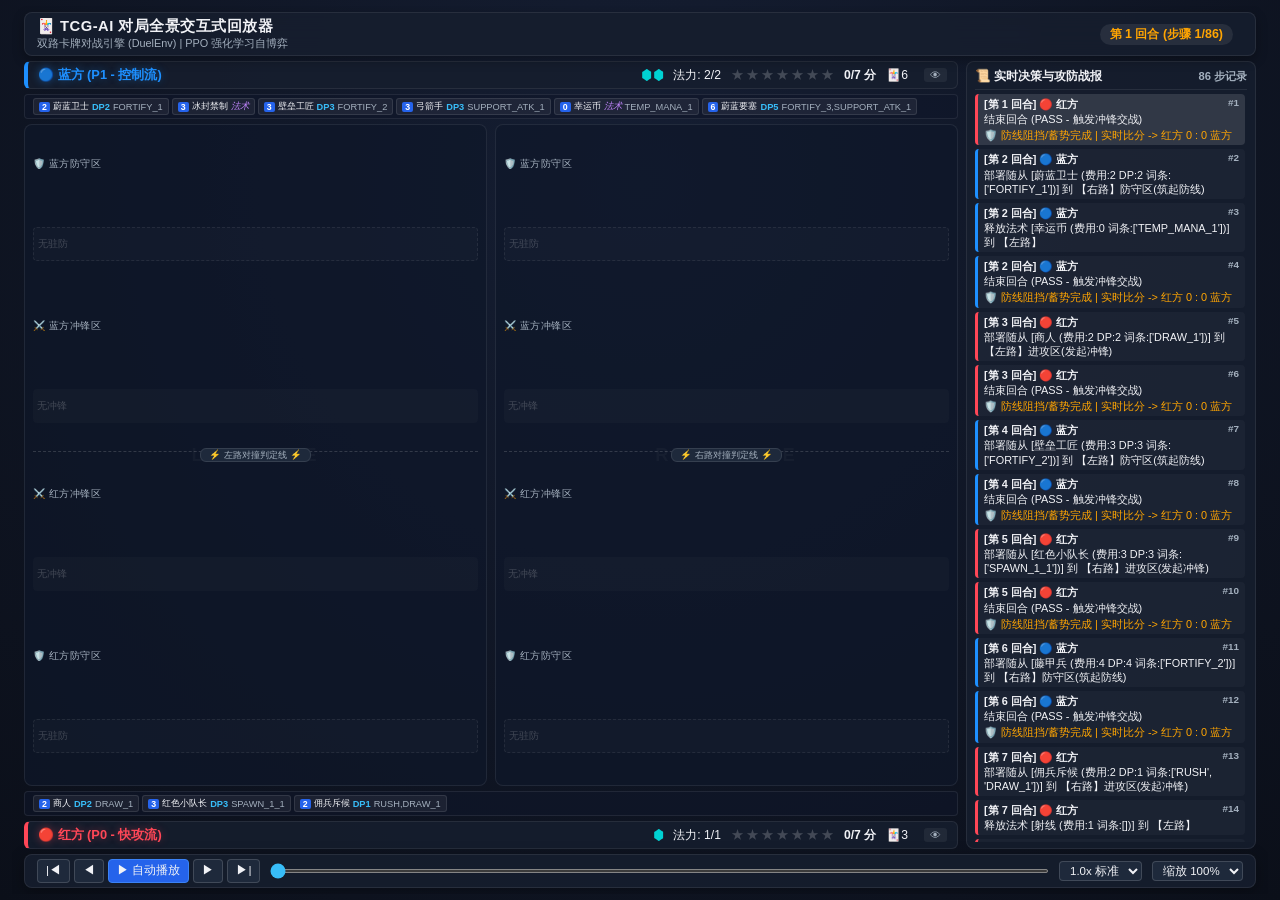
==== commit 0a4474ba: "Clean all hardcoded logic, complete DeepSeek autonomous 3-faction brawl balancing & export compariso" ====
--- a/battle_replay.html
+++ b/battle_replay.html
@@ -3,34 +3,36 @@
 <head>
   <meta charset="UTF-8">
   <meta name="viewport" content="width=device-width, initial-scale=1.0">
-  <title>TCG-AI 对局回放看板</title>
+  <title>TCG-AI 对局全景回放看板</title>
   <style>
     :root {
       --bg-dark: #0b0f19;
-      --card-bg: rgba(22, 30, 46, 0.85);
+      --card-bg: rgba(22, 30, 46, 0.88);
       --panel-border: rgba(255, 255, 255, 0.08);
       --red-team: #ff4757;
       --red-glow: rgba(255, 71, 87, 0.4);
       --blue-team: #1e90ff;
       --blue-glow: rgba(30, 144, 255, 0.4);
+      --green-team: #2ed573;
+      --green-glow: rgba(46, 213, 115, 0.4);
       --gold: #ffa502;
-      --green: #2ed573;
       --text-main: #f1f2f6;
       --text-dim: #a4b0be;
     }
     * { box-sizing: border-box; margin: 0; padding: 0; }
-    body {
+    html, body {
+      height: 100vh;
+      max-height: 100vh;
       background: radial-gradient(circle at 50% 20%, #151e33 0%, var(--bg-dark) 100%);
       color: var(--text-main);
       font-family: -apple-system, BlinkMacSystemFont, "Segoe UI", Roboto, "Microsoft YaHei", sans-serif;
-      min-height: 100vh;
+      overflow: hidden;
       display: flex;
       flex-direction: column;
-      padding: 16px;
-      overflow-x: hidden;
-    }
-
-    /* 顶部导航与比分板 */
+      padding: 6px 12px;
+    }
+
+    /* 顶部导航与比分板 (紧凑条) */
     header {
       display: flex;
       justify-content: space-between;
@@ -38,49 +40,61 @@
       background: var(--card-bg);
       backdrop-filter: blur(12px);
       border: 1px solid var(--panel-border);
-      border-radius: 12px;
-      padding: 12px 24px;
-      margin-bottom: 16px;
-      box-shadow: 0 8px 24px rgba(0,0,0,0.4);
+      border-radius: 8px;
+      padding: 4px 12px;
+      margin-bottom: 5px;
+      box-shadow: 0 4px 12px rgba(0,0,0,0.3);
+      flex-shrink: 0;
     }
     .title-area h1 {
-      font-size: 1.25rem;
+      font-size: 0.92rem;
       font-weight: 700;
       letter-spacing: 0.5px;
       display: flex;
       align-items: center;
-      gap: 8px;
+      gap: 6px;
     }
     .title-area p {
-      font-size: 0.8rem;
+      font-size: 0.68rem;
       color: var(--text-dim);
-      margin-top: 2px;
+      margin-top: 1px;
     }
     .match-status {
-      text-align: center;
+      display: flex;
+      align-items: center;
+      gap: 10px;
     }
     .turn-badge {
-      background: rgba(255,255,255,0.1);
-      padding: 4px 16px;
-      border-radius: 20px;
-      font-size: 0.9rem;
+      background: rgba(255,255,255,0.08);
+      padding: 2px 10px;
+      border-radius: 12px;
+      font-size: 0.78rem;
       font-weight: bold;
       color: var(--gold);
     }
-
-    /* 主战场网格 */
+    #winnerBanner {
+      font-size: 0.78rem;
+      font-weight: bold;
+    }
+
+    /* 主战场网格 (100vh 约束) */
     .arena {
       display: grid;
-      grid-template-columns: 1fr 340px;
-      gap: 16px;
+      grid-template-columns: 1fr 290px;
+      gap: 8px;
       flex: 1;
+      min-height: 0;
+      overflow: hidden;
     }
 
     /* 战局主视窗 */
     .battle-field-container {
       display: flex;
       flex-direction: column;
-      gap: 12px;
+      gap: 5px;
+      flex: 1;
+      min-height: 0;
+      overflow: hidden;
     }
 
     /* 玩家状态条 */
@@ -90,117 +104,152 @@
       align-items: center;
       background: var(--card-bg);
       border: 1px solid var(--panel-border);
-      border-radius: 10px;
-      padding: 10px 18px;
-      transition: all 0.3s;
-    }
-    .player-strip.blue { border-left: 5px solid var(--blue-team); }
-    .player-strip.red { border-left: 5px solid var(--red-team); }
-    .player-name { font-weight: bold; font-size: 1rem; display: flex; align-items: center; gap: 8px; }
-    .player-name.blue { color: var(--blue-team); text-shadow: 0 0 10px var(--blue-glow); }
-    .player-name.red { color: var(--red-team); text-shadow: 0 0 10px var(--red-glow); }
+      border-radius: 6px;
+      padding: 3px 10px;
+      min-height: 28px;
+      flex-shrink: 0;
+      transition: all 0.2s;
+    }
+    .player-strip.blue { border-left: 4px solid var(--blue-team); }
+    .player-strip.red { border-left: 4px solid var(--red-team); }
+    .player-strip.green { border-left: 4px solid var(--green-team); }
+
+    .player-name {
+      font-weight: bold;
+      font-size: 0.8rem;
+      display: flex;
+      align-items: center;
+      gap: 6px;
+    }
+    .player-name.blue { color: var(--blue-team); text-shadow: 0 0 8px var(--blue-glow); }
+    .player-name.red { color: var(--red-team); text-shadow: 0 0 8px var(--red-glow); }
+    .player-name.green { color: var(--green-team); text-shadow: 0 0 8px var(--green-glow); }
 
     .resource-group {
       display: flex;
       align-items: center;
-      gap: 20px;
+      gap: 10px;
     }
     .mana-container {
       display: flex;
       align-items: center;
-      gap: 4px;
+      gap: 3px;
     }
     .mana-crystal {
-      width: 14px;
-      height: 18px;
+      width: 9px;
+      height: 12px;
       background: rgba(255,255,255,0.15);
       clip-path: polygon(50% 0%, 100% 25%, 100% 75%, 50% 100%, 0% 75%, 0% 25%);
-      transition: all 0.2s;
     }
     .mana-crystal.active {
       background: #00d2d3;
-      box-shadow: 0 0 8px #00d2d3;
+      box-shadow: 0 0 6px #00d2d3;
     }
 
     .score-stars {
       display: flex;
-      gap: 3px;
+      gap: 2px;
       align-items: center;
     }
     .star {
-      font-size: 1.1rem;
+      font-size: 0.82rem;
       color: rgba(255,255,255,0.2);
     }
     .star.filled {
       color: var(--gold);
-      text-shadow: 0 0 8px rgba(255, 165, 2, 0.8);
+      text-shadow: 0 0 6px rgba(255, 165, 2, 0.8);
+    }
+    .res-text {
+      font-size: 0.76rem;
     }
 
     /* 双路战场 */
     .lanes-grid {
       display: grid;
       grid-template-columns: 1fr 1fr;
-      gap: 16px;
+      gap: 8px;
       flex: 1;
+      min-height: 0;
+      overflow: hidden;
     }
     .lane-box {
       background: rgba(15, 23, 42, 0.7);
       border: 1px solid var(--panel-border);
-      border-radius: 12px;
-      padding: 14px;
+      border-radius: 8px;
+      padding: 5px 8px;
       display: flex;
       flex-direction: column;
       justify-content: space-between;
       position: relative;
       overflow: hidden;
+      flex: 1;
+      min-height: 0;
     }
     .lane-title {
       position: absolute;
       top: 50%;
       left: 50%;
       transform: translate(-50%, -50%);
-      font-size: 1.6rem;
+      font-size: 1.15rem;
       font-weight: 900;
       color: rgba(255,255,255,0.03);
       pointer-events: none;
-      letter-spacing: 4px;
+      letter-spacing: 3px;
+    }
+
+    .lane-half {
+      display: flex;
+      flex-direction: column;
+      gap: 2px;
+      flex: 1;
+      min-height: 0;
+      justify-content: space-around;
     }
 
     .unit-lane-zone {
-      min-height: 85px;
-      display: flex;
-      gap: 8px;
+      min-height: 34px;
+      max-height: 65px;
+      display: flex;
+      gap: 4px;
       flex-wrap: wrap;
       align-items: center;
-      padding: 6px 8px;
-      border-radius: 8px;
+      padding: 2px 4px;
+      border-radius: 4px;
       background: rgba(255,255,255,0.02);
-    }
-    .unit-lane-zone.defense { border-style: dashed; border-width: 1px; border-color: rgba(255,255,255,0.08); }
+      overflow-y: auto;
+    }
+    .unit-lane-zone.defense {
+      border-style: dashed;
+      border-width: 1px;
+      border-color: rgba(255,255,255,0.08);
+    }
     .zone-label {
       width: 100%;
-      font-size: 0.7rem;
+      font-size: 0.62rem;
       color: var(--text-dim);
       text-transform: uppercase;
-      letter-spacing: 1px;
+      letter-spacing: 0.5px;
       display: flex;
       justify-content: space-between;
+      margin-bottom: 1px;
     }
 
     /* 对撞中线 */
     .clash-divider {
-      margin: 10px 0;
+      margin: 1px 0;
       border-top: 1px dashed rgba(255, 255, 255, 0.15);
       position: relative;
       text-align: center;
+      height: 8px;
+      flex-shrink: 0;
     }
     .clash-divider span {
       position: relative;
-      top: -10px;
+      top: -8px;
       background: #1e293b;
-      padding: 2px 10px;
-      border-radius: 10px;
-      font-size: 0.7rem;
+      padding: 1px 8px;
+      border-radius: 6px;
+      font-size: 0.58rem;
       color: var(--text-dim);
       border: 1px solid rgba(255,255,255,0.1);
     }
@@ -209,29 +258,31 @@
     .minion-card {
       background: linear-gradient(145deg, #1e293b, #0f172a);
       border: 1px solid rgba(255,255,255,0.15);
-      border-radius: 8px;
-      padding: 6px 10px;
-      min-width: 90px;
+      border-radius: 4px;
+      padding: 2px 5px;
+      min-width: 62px;
+      max-width: 100px;
       display: flex;
       flex-direction: column;
-      gap: 4px;
-      box-shadow: 0 4px 12px rgba(0,0,0,0.5);
+      gap: 1px;
+      box-shadow: 0 2px 6px rgba(0,0,0,0.4);
       position: relative;
-      animation: popIn 0.25s cubic-bezier(0.175, 0.885, 0.32, 1.275);
+      animation: popIn 0.2s cubic-bezier(0.175, 0.885, 0.32, 1.275);
     }
     @keyframes popIn {
       0% { transform: scale(0.8); opacity: 0; }
       100% { transform: scale(1); opacity: 1; }
     }
-    .minion-card.red { border-top: 3px solid var(--red-team); }
-    .minion-card.blue { border-top: 3px solid var(--blue-team); }
+    .minion-card.red { border-top: 2px solid var(--red-team); }
+    .minion-card.blue { border-top: 2px solid var(--blue-team); }
+    .minion-card.green { border-top: 2px solid var(--green-team); }
     .minion-card.ready {
-      box-shadow: 0 0 10px rgba(46, 213, 115, 0.4);
-      border-color: var(--green);
+      box-shadow: 0 0 6px rgba(46, 213, 115, 0.4);
+      border-color: var(--green-team);
     }
     .minion-name {
-      font-size: 0.8rem;
-      font-weight: bold;
+      font-size: 0.66rem;
+      font-weight: 600;
       white-space: nowrap;
       overflow: hidden;
       text-overflow: ellipsis;
@@ -240,56 +291,114 @@
       display: flex;
       justify-content: space-between;
       align-items: center;
-      font-size: 0.75rem;
+      font-size: 0.6rem;
     }
     .dp-badge {
       background: #374151;
-      padding: 1px 6px;
-      border-radius: 4px;
+      padding: 0 3px;
+      border-radius: 2px;
       font-weight: bold;
       color: #38bdf8;
+      font-size: 0.6rem;
     }
     .state-tag {
-      font-size: 0.65rem;
-      padding: 1px 4px;
-      border-radius: 3px;
+      font-size: 0.55rem;
+      padding: 0 2px;
+      border-radius: 2px;
     }
     .state-tag.ready { background: rgba(46, 213, 115, 0.2); color: #2ed573; }
     .state-tag.charging { background: rgba(255, 165, 2, 0.2); color: #ffa502; }
 
-    /* 右侧事件日志面板 */
+    /* 手牌展示区 */
+    .hand-toggle {
+      background: rgba(255,255,255,0.06);
+      border: none;
+      color: var(--text-dim);
+      font-size: 0.68rem;
+      cursor: pointer;
+      padding: 1px 6px;
+      border-radius: 3px;
+      margin-left: 6px;
+    }
+    .hand-toggle:hover { background: rgba(255,255,255,0.12); color: var(--text-main); }
+    .hand-panel {
+      display: none;
+      flex-wrap: wrap;
+      gap: 3px;
+      padding: 3px 8px;
+      background: rgba(15, 23, 42, 0.6);
+      border-radius: 4px;
+      border: 1px solid var(--panel-border);
+      max-height: 46px;
+      overflow-y: auto;
+      flex-shrink: 0;
+    }
+    .hand-panel.open { display: flex; }
+    .hand-card-chip {
+      background: rgba(255,255,255,0.06);
+      border: 1px solid rgba(255,255,255,0.1);
+      border-radius: 3px;
+      padding: 1px 5px;
+      font-size: 0.58rem;
+      white-space: nowrap;
+      display: flex;
+      align-items: center;
+      gap: 3px;
+    }
+    .hand-card-chip .hc-cost {
+      background: #2563eb;
+      color: white;
+      border-radius: 2px;
+      padding: 0 3px;
+      font-weight: bold;
+      font-size: 0.55rem;
+    }
+    .hand-card-chip .hc-dp {
+      color: #38bdf8;
+      font-weight: bold;
+    }
+    .hand-card-chip .hc-spell {
+      color: #c084fc;
+      font-style: italic;
+    }
+
+    /* 右侧战报面板 */
     .log-panel {
       background: var(--card-bg);
       border: 1px solid var(--panel-border);
-      border-radius: 12px;
-      padding: 16px;
+      border-radius: 8px;
+      padding: 6px 8px;
       display: flex;
       flex-direction: column;
       height: 100%;
+      min-height: 0;
+      overflow: hidden;
     }
     .log-panel h3 {
-      font-size: 0.95rem;
-      margin-bottom: 12px;
-      padding-bottom: 8px;
+      font-size: 0.78rem;
+      margin-bottom: 4px;
+      padding-bottom: 4px;
       border-bottom: 1px solid var(--panel-border);
       display: flex;
       justify-content: space-between;
       align-items: center;
+      flex-shrink: 0;
     }
     .log-list {
       flex: 1;
+      min-height: 0;
       overflow-y: auto;
       display: flex;
       flex-direction: column;
-      gap: 8px;
-      padding-right: 4px;
+      gap: 4px;
+      padding-right: 2px;
     }
     .log-item {
-      padding: 8px 10px;
-      border-radius: 6px;
+      padding: 3px 6px;
+      border-radius: 4px;
       background: rgba(255,255,255,0.03);
-      font-size: 0.8rem;
-      line-height: 1.4;
+      font-size: 0.68rem;
+      line-height: 1.3;
       border-left: 3px solid transparent;
       cursor: pointer;
       transition: all 0.15s;
@@ -303,6 +412,7 @@
     }
     .log-item.red { border-left-color: var(--red-team); }
     .log-item.blue { border-left-color: var(--blue-team); }
+    .log-item.green { border-left-color: var(--green-team); }
     .log-item.score-event {
       background: rgba(255, 165, 2, 0.1);
       border-left-color: var(--gold);
@@ -312,30 +422,32 @@
     .controls-dock {
       background: var(--card-bg);
       border: 1px solid var(--panel-border);
-      border-radius: 12px;
-      padding: 12px 24px;
-      margin-top: 16px;
-      display: flex;
-      align-items: center;
-      gap: 20px;
-      box-shadow: 0 8px 24px rgba(0,0,0,0.4);
+      border-radius: 8px;
+      padding: 4px 12px;
+      margin-top: 5px;
+      display: flex;
+      align-items: center;
+      gap: 10px;
+      box-shadow: 0 4px 16px rgba(0,0,0,0.3);
+      flex-shrink: 0;
+      min-height: 34px;
     }
     .btn-group {
       display: flex;
-      gap: 8px;
+      gap: 4px;
     }
     button {
       background: #1e293b;
       border: 1px solid rgba(255,255,255,0.15);
       color: var(--text-main);
-      padding: 6px 14px;
-      border-radius: 6px;
-      font-size: 0.85rem;
+      padding: 3px 8px;
+      border-radius: 4px;
+      font-size: 0.74rem;
       cursor: pointer;
       display: flex;
       align-items: center;
-      gap: 6px;
-      transition: all 0.2s;
+      gap: 4px;
+      transition: all 0.15s;
     }
     button:hover {
       background: #334155;
@@ -352,14 +464,16 @@
       flex: 1;
       accent-color: #38bdf8;
       cursor: pointer;
-    }
-    .speed-select {
+      height: 4px;
+    }
+    .control-select {
       background: #1e293b;
       border: 1px solid rgba(255,255,255,0.15);
       color: var(--text-main);
-      padding: 6px 10px;
-      border-radius: 6px;
-      font-size: 0.8rem;
+      padding: 2px 6px;
+      border-radius: 4px;
+      font-size: 0.72rem;
+      cursor: pointer;
     }
   </style>
 </head>
@@ -369,11 +483,11 @@
   <header>
     <div class="title-area">
       <h1>🃏 TCG-AI 对局全景交互式回放器</h1>
-      <p>双路集换式卡牌对战引擎 (DuelEnv) | PPO 强化学习自博弈</p>
+      <p>双路卡牌对战引擎 (DuelEnv) | PPO 强化学习自博弈</p>
     </div>
     <div class="match-status">
       <span class="turn-badge" id="turnDisplay">回合 0 / 0</span>
-      <div id="winnerBanner" style="font-size:0.85rem; margin-top:4px; font-weight:bold;"></div>
+      <div id="winnerBanner"></div>
     </div>
   </header>
 
@@ -381,26 +495,30 @@
   <div class="arena">
     <div class="battle-field-container">
       
-      <!-- 蓝方信息栏 -->
-      <div class="player-strip blue">
-        <div class="player-name blue">🔵 蓝方 (P1 - 控制防守流)</div>
+      <!-- 上方 P1 信息栏 (默认后手) -->
+      <div class="player-strip" id="p1Strip">
+        <div class="player-name" id="p1Name">P1 玩家</div>
         <div class="resource-group">
           <div class="mana-container" id="blueManaContainer"></div>
-          <span style="font-size:0.85rem;" id="blueManaText">法力: 0/0</span>
+          <span class="res-text" id="blueManaText">法力: 0/0</span>
           <div class="score-stars" id="blueStars"></div>
-          <span style="font-size:0.85rem; font-weight:bold;" id="blueScoreText">0/7 分</span>
+          <span class="res-text" style="font-weight:bold;" id="blueScoreText">0/7 分</span>
+          <span class="res-text" id="p1HandCount">🃏0</span>
+          <button class="hand-toggle" onclick="toggleHand('p1')" title="展开/收起手牌">👁</button>
         </div>
       </div>
+      <div class="hand-panel open" id="p1HandPanel"></div>
 
       <!-- 双路核心战场 -->
       <div class="lanes-grid">
         <!-- 左路 -->
         <div class="lane-box" id="lane0">
           <div class="lane-title">LEFT LANE</div>
-          <div>
-            <div class="zone-label"><span>🛡️ 蓝方防守区</span></div>
+          
+          <div class="lane-half">
+            <div class="zone-label"><span id="l0_p1_def_lbl">🛡️ P1 防守区</span></div>
             <div class="unit-lane-zone defense" id="l0_blue_def"></div>
-            <div class="zone-label" style="margin-top:6px;"><span>⚔️ 蓝方冲锋区</span></div>
+            <div class="zone-label" style="margin-top:2px;"><span id="l0_p1_atk_lbl">⚔️ P1 冲锋区</span></div>
             <div class="unit-lane-zone" id="l0_blue_atk"></div>
           </div>
 
@@ -408,10 +526,10 @@
             <span>⚡ 左路对撞判定线 ⚡</span>
           </div>
 
-          <div>
-            <div class="zone-label"><span>⚔️ 红方冲锋区</span></div>
+          <div class="lane-half">
+            <div class="zone-label"><span id="l0_p0_atk_lbl">⚔️ P0 冲锋区</span></div>
             <div class="unit-lane-zone" id="l0_red_atk"></div>
-            <div class="zone-label" style="margin-top:6px;"><span>🛡️ 红方防守区</span></div>
+            <div class="zone-label" style="margin-top:2px;"><span id="l0_p0_def_lbl">🛡️ P0 防守区</span></div>
             <div class="unit-lane-zone defense" id="l0_red_def"></div>
           </div>
         </div>
@@ -419,10 +537,11 @@
         <!-- 右路 -->
         <div class="lane-box" id="lane1">
           <div class="lane-title">RIGHT LANE</div>
-          <div>
-            <div class="zone-label"><span>🛡️ 蓝方防守区</span></div>
+          
+          <div class="lane-half">
+            <div class="zone-label"><span id="l1_p1_def_lbl">🛡️ P1 防守区</span></div>
             <div class="unit-lane-zone defense" id="l1_blue_def"></div>
-            <div class="zone-label" style="margin-top:6px;"><span>⚔️ 蓝方冲锋区</span></div>
+            <div class="zone-label" style="margin-top:2px;"><span id="l1_p1_atk_lbl">⚔️ P1 冲锋区</span></div>
             <div class="unit-lane-zone" id="l1_blue_atk"></div>
           </div>
 
@@ -430,23 +549,26 @@
             <span>⚡ 右路对撞判定线 ⚡</span>
           </div>
 
-          <div>
-            <div class="zone-label"><span>⚔️ 红方冲锋区</span></div>
+          <div class="lane-half">
+            <div class="zone-label"><span id="l1_p0_atk_lbl">⚔️ P0 冲锋区</span></div>
             <div class="unit-lane-zone" id="l1_red_atk"></div>
-            <div class="zone-label" style="margin-top:6px;"><span>🛡️ 红方防守区</span></div>
+            <div class="zone-label" style="margin-top:2px;"><span id="l1_p0_def_lbl">🛡️ P0 防守区</span></div>
             <div class="unit-lane-zone defense" id="l1_red_def"></div>
           </div>
         </div>
       </div>
 
-      <!-- 红方信息栏 -->
-      <div class="player-strip red">
-        <div class="player-name red">🔴 红方 (P0 - 快攻突破流)</div>
+      <div class="hand-panel open" id="p0HandPanel"></div>
+      <!-- 下方 P0 信息栏 (先手) -->
+      <div class="player-strip" id="p0Strip">
+        <div class="player-name" id="p0Name">P0 玩家</div>
         <div class="resource-group">
           <div class="mana-container" id="redManaContainer"></div>
-          <span style="font-size:0.85rem;" id="redManaText">法力: 0/0</span>
+          <span class="res-text" id="redManaText">法力: 0/0</span>
           <div class="score-stars" id="redStars"></div>
-          <span style="font-size:0.85rem; font-weight:bold;" id="redScoreText">0/7 分</span>
+          <span class="res-text" style="font-weight:bold;" id="redScoreText">0/7 分</span>
+          <span class="res-text" id="p0HandCount">🃏0</span>
+          <button class="hand-toggle" onclick="toggleHand('p0')" title="展开/收起手牌">👁</button>
         </div>
       </div>
 
@@ -456,7 +578,7 @@
     <div class="log-panel">
       <h3>
         <span>📜 实时决策与攻防战报</span>
-        <span id="logStepCount" style="font-size:0.75rem; color:var(--text-dim);">0 步记录</span>
+        <span id="logStepCount" style="font-size:0.7rem; color:var(--text-dim);">0 步记录</span>
       </h3>
       <div class="log-list" id="logList"></div>
     </div>
@@ -474,28 +596,91 @@
     
     <input type="range" class="timeline-slider" id="scrubber" min="0" max="0" value="0" oninput="onScrub(this.value)">
     
-    <select class="speed-select" id="speedSelect" onchange="changeSpeed(this.value)">
+    <select class="control-select" id="speedSelect" onchange="changeSpeed(this.value)" title="播放速度">
       <option value="1200">0.5x 慢速</option>
       <option value="600" selected>1.0x 标准</option>
       <option value="300">2.0x 快速</option>
       <option value="150">4.0x 极速</option>
     </select>
+
+    <select class="control-select" id="zoomSelect" onchange="changeZoom(this.value)" title="页面视图缩放">
+      <option value="0.75">缩放 75%</option>
+      <option value="0.85">缩放 85%</option>
+      <option value="0.95">缩放 95%</option>
+      <option value="1.0" selected>缩放 100%</option>
+      <option value="1.1">缩放 110%</option>
+    </select>
   </div>
 
   <script>
-    const snapshots = [{"turn": 1, "acting_player": 0, "action_desc": "部署随从 [训练假人 (费用:1 DP:1 词条:[])] 到 【左路】进攻区(发起冲锋)", "result_log": null, "p0": {"score": 0, "mana": 0, "max_mana": 1, "faction": "Red", "hand": [{"name": "血祭爆燃", "cost": 3, "dp": 0, "tags": ["SACRIFICE_1_KILL_1", "ATTACK_ONLY"]}, {"name": "裂甲掷斧手", "cost": 2, "dp": 1, "tags": ["RUSH", "DEGRADE_1"]}]}, "p1": {"score": 0, "mana": 1, "max_mana": 1, "faction": "Green", "hand": [{"name": "佣兵斥候", "cost": 2, "dp": 1, "tags": ["RUSH", "DRAW_1"]}, {"name": "森林之狼", "cost": 4, "dp": 4, "tags": []}, {"name": "世界树恩泽", "cost": 4, "dp": 0, "tags": ["RAMP_1"]}, {"name": "远古巨树", "cost": 7, "dp": 8, "tags": ["FORTIFY_2"]}, {"name": "幸运币", "cost": 0, "dp": 0, "tags": ["TEMP_MANA_1"]}]}, "lanes": [{"lane_id": 0, "p0_attackers": [{"name": "训练假人", "dp": 1, "ready": false}], "p1_attackers": [], "p0_defenders": [], "p1_defenders": []}, {"lane_id": 1, "p0_attackers": [], "p1_attackers": [], "p0_defenders": [], "p1_defenders": []}]}, {"turn": 1, "acting_player": 0, "action_desc": "结束回合 (PASS - 触发冲锋交战)", "result_log": "🛡️ 防线阻挡/蓄势完成 | 实时比分 -> 红方 0 : 0 绿方", "p0": {"score": 0, "mana": 0, "max_mana": 1, "faction": "Red", "hand": [{"name": "血祭爆燃", "cost": 3, "dp": 0, "tags": ["SACRIFICE_1_KILL_1", "ATTACK_ONLY"]}, {"name": "裂甲掷斧手", "cost": 2, "dp": 1, "tags": ["RUSH", "DEGRADE_1"]}]}, "p1": {"score": 0, "mana": 2, "max_mana": 2, "faction": "Green", "hand": [{"name": "佣兵斥候", "cost": 2, "dp": 1, "tags": ["RUSH", "DRAW_1"]}, {"name": "森林之狼", "cost": 4, "dp": 4, "tags": []}, {"name": "世界树恩泽", "cost": 4, "dp": 0, "tags": ["RAMP_1"]}, {"name": "远古巨树", "cost": 7, "dp": 8, "tags": ["FORTIFY_2"]}, {"name": "幸运币", "cost": 0, "dp": 0, "tags": ["TEMP_MANA_1"]}, {"name": "芽苗祭司", "cost": 3, "dp": 2, "tags": ["RAMP_1"]}]}, "lanes": [{"lane_id": 0, "p0_attackers": [{"name": "训练假人", "dp": 1, "ready": false}], "p1_attackers": [], "p0_defenders": [], "p1_defenders": []}, {"lane_id": 1, "p0_attackers": [], "p1_attackers": [], "p0_defenders": [], "p1_defenders": []}]}, {"turn": 2, "acting_player": 1, "action_desc": "部署随从 [佣兵斥候 (费用:2 DP:1 词条:['RUSH', 'DRAW_1'])] 到 【左路】进攻区(发起冲锋)", "result_log": null, "p0": {"score": 0, "mana": 0, "max_mana": 1, "faction": "Red", "hand": [{"name": "血祭爆燃", "cost": 3, "dp": 0, "tags": ["SACRIFICE_1_KILL_1", "ATTACK_ONLY"]}, {"name": "裂甲掷斧手", "cost": 2, "dp": 1, "tags": ["RUSH", "DEGRADE_1"]}]}, "p1": {"score": 0, "mana": 0, "max_mana": 2, "faction": "Green", "hand": [{"name": "森林之狼", "cost": 4, "dp": 4, "tags": []}, {"name": "世界树恩泽", "cost": 4, "dp": 0, "tags": ["RAMP_1"]}, {"name": "远古巨树", "cost": 7, "dp": 8, "tags": ["FORTIFY_2"]}, {"name": "幸运币", "cost": 0, "dp": 0, "tags": ["TEMP_MANA_1"]}, {"name": "芽苗祭司", "cost": 3, "dp": 2, "tags": ["RAMP_1"]}, {"name": "剧毒花", "cost": 2, "dp": 1, "tags": ["DEGRADE_2"]}]}, "lanes": [{"lane_id": 0, "p0_attackers": [{"name": "训练假人", "dp": 1, "ready": false}], "p1_attackers": [{"name": "佣兵斥候", "dp": 1, "ready": true}], "p0_defenders": [], "p1_defenders": []}, {"lane_id": 1, "p0_attackers": [], "p1_attackers": [], "p0_defenders": [], "p1_defenders": []}]}, {"turn": 2, "acting_player": 1, "action_desc": "释放法术 [幸运币 (费用:0 词条:['TEMP_MANA_1'])] 到 【左路】", "result_log": null, "p0": {"score": 0, "mana": 0, "max_mana": 1, "faction": "Red", "hand": [{"name": "血祭爆燃", "cost": 3, "dp": 0, "tags": ["SACRIFICE_1_KILL_1", "ATTACK_ONLY"]}, {"name": "裂甲掷斧手", "cost": 2, "dp": 1, "tags": ["RUSH", "DEGRADE_1"]}]}, "p1": {"score": 0, "mana": 1, "max_mana": 2, "faction": "Green", "hand": [{"name": "森林之狼", "cost": 4, "dp": 4, "tags": []}, {"name": "世界树恩泽", "cost": 4, "dp": 0, "tags": ["RAMP_1"]}, {"name": "远古巨树", "cost": 7, "dp": 8, "tags": ["FORTIFY_2"]}, {"name": "芽苗祭司", "cost": 3, "dp": 2, "tags": ["RAMP_1"]}, {"name": "剧毒花", "cost": 2, "dp": 1, "tags": ["DEGRADE_2"]}]}, "lanes": [{"lane_id": 0, "p0_attackers": [{"name": "训练假人", "dp": 1, "ready": false}], "p1_attackers": [{"name": "佣兵斥候", "dp": 1, "ready": true}], "p0_defenders": [], "p1_defenders": []}, {"lane_id": 1, "p0_attackers": [], "p1_attackers": [], "p0_defenders": [], "p1_defenders": []}]}, {"turn": 2, "acting_player": 1, "action_desc": "结束回合 (PASS - 触发冲锋交战)", "result_log": "⚔️ 冲锋突破！绿方 本回合斩获 +1 分！| 实时比分 -> 红方 0 : 1 绿方", "p0": {"score": 0, "mana": 2, "max_mana": 2, "faction": "Red", "hand": [{"name": "血祭爆燃", "cost": 3, "dp": 0, "tags": ["SACRIFICE_1_KILL_1", "ATTACK_ONLY"]}, {"name": "裂甲掷斧手", "cost": 2, "dp": 1, "tags": ["RUSH", "DEGRADE_1"]}, {"name": "赤红突击手", "cost": 1, "dp": 1, "tags": ["DEATH_DRAW_1"]}]}, "p1": {"score": 1, "mana": 1, "max_mana": 2, "faction": "Green", "hand": [{"name": "森林之狼", "cost": 4, "dp": 4, "tags": []}, {"name": "世界树恩泽", "cost": 4, "dp": 0, "tags": ["RAMP_1"]}, {"name": "远古巨树", "cost": 7, "dp": 8, "tags": ["FORTIFY_2"]}, {"name": "芽苗祭司", "cost": 3, "dp": 2, "tags": ["RAMP_1"]}, {"name": "剧毒花", "cost": 2, "dp": 1, "tags": ["DEGRADE_2"]}]}, "lanes": [{"lane_id": 0, "p0_attackers": [{"name": "训练假人", "dp": 1, "ready": true}], "p1_attackers": [], "p0_defenders": [], "p1_defenders": []}, {"lane_id": 1, "p0_attackers": [], "p1_attackers": [], "p0_defenders": [], "p1_defenders": []}]}, {"turn": 3, "acting_player": 0, "action_desc": "部署随从 [赤红突击手 (费用:1 DP:1 词条:['DEATH_DRAW_1'])] 到 【左路】进攻区(发起冲锋)", "result_log": null, "p0": {"score": 0, "mana": 1, "max_mana": 2, "faction": "Red", "hand": [{"name": "血祭爆燃", "cost": 3, "dp": 0, "tags": ["SACRIFICE_1_KILL_1", "ATTACK_ONLY"]}, {"name": "裂甲掷斧手", "cost": 2, "dp": 1, "tags": ["RUSH", "DEGRADE_1"]}]}, "p1": {"score": 1, "mana": 1, "max_mana": 2, "faction": "Green", "hand": [{"name": "森林之狼", "cost": 4, "dp": 4, "tags": []}, {"name": "世界树恩泽", "cost": 4, "dp": 0, "tags": ["RAMP_1"]}, {"name": "远古巨树", "cost": 7, "dp": 8, "tags": ["FORTIFY_2"]}, {"name": "芽苗祭司", "cost": 3, "dp": 2, "tags": ["RAMP_1"]}, {"name": "剧毒花", "cost": 2, "dp": 1, "tags": ["DEGRADE_2"]}]}, "lanes": [{"lane_id": 0, "p0_attackers": [{"name": "训练假人", "dp": 1, "ready": true}, {"name": "赤红突击手", "dp": 1, "ready": false}], "p1_attackers": [], "p0_defenders": [], "p1_defenders": []}, {"lane_id": 1, "p0_attackers": [], "p1_attackers": [], "p0_defenders": [], "p1_defenders": []}]}, {"turn": 3, "acting_player": 0, "action_desc": "结束回合 (PASS - 触发冲锋交战)", "result_log": "⚔️ 冲锋突破！红方 本回合斩获 +1 分！| 实时比分 -> 红方 1 : 1 绿方", "p0": {"score": 1, "mana": 1, "max_mana": 2, "faction": "Red", "hand": [{"name": "血祭爆燃", "cost": 3, "dp": 0, "tags": ["SACRIFICE_1_KILL_1", "ATTACK_ONLY"]}, {"name": "裂甲掷斧手", "cost": 2, "dp": 1, "tags": ["RUSH", "DEGRADE_1"]}]}, "p1": {"score": 1, "mana": 3, "max_mana": 3, "faction": "Green", "hand": [{"name": "森林之狼", "cost": 4, "dp": 4, "tags": []}, {"name": "世界树恩泽", "cost": 4, "dp": 0, "tags": ["RAMP_1"]}, {"name": "远古巨树", "cost": 7, "dp": 8, "tags": ["FORTIFY_2"]}, {"name": "芽苗祭司", "cost": 3, "dp": 2, "tags": ["RAMP_1"]}, {"name": "剧毒花", "cost": 2, "dp": 1, "tags": ["DEGRADE_2"]}, {"name": "森林之狼", "cost": 4, "dp": 4, "tags": []}]}, "lanes": [{"lane_id": 0, "p0_attackers": [{"name": "赤红突击手", "dp": 1, "ready": false}], "p1_attackers": [], "p0_defenders": [], "p1_defenders": []}, {"lane_id": 1, "p0_attackers": [], "p1_attackers": [], "p0_defenders": [], "p1_defenders": []}]}, {"turn": 4, "acting_player": 1, "action_desc": "部署随从 [芽苗祭司 (费用:3 DP:2 词条:['RAMP_1'])] 到 【左路】进攻区(发起冲锋)", "result_log": null, "p0": {"score": 1, "mana": 1, "max_mana": 2, "faction": "Red", "hand": [{"name": "血祭爆燃", "cost": 3, "dp": 0, "tags": ["SACRIFICE_1_KILL_1", "ATTACK_ONLY"]}, {"name": "裂甲掷斧手", "cost": 2, "dp": 1, "tags": ["RUSH", "DEGRADE_1"]}]}, "p1": {"score": 1, "mana": 0, "max_mana": 4, "faction": "Green", "hand": [{"name": "森林之狼", "cost": 4, "dp": 4, "tags": []}, {"name": "世界树恩泽", "cost": 4, "dp": 0, "tags": ["RAMP_1"]}, {"name": "远古巨树", "cost": 7, "dp": 8, "tags": ["FORTIFY_2"]}, {"name": "剧毒花", "cost": 2, "dp": 1, "tags": ["DEGRADE_2"]}, {"name": "森林之狼", "cost": 4, "dp": 4, "tags": []}]}, "lanes": [{"lane_id": 0, "p0_attackers": [{"name": "赤红突击手", "dp": 1, "ready": false}], "p1_attackers": [{"name": "芽苗祭司", "dp": 2, "ready": false}], "p0_defenders": [], "p1_defenders": []}, {"lane_id": 1, "p0_attackers": [], "p1_attackers": [], "p0_defenders": [], "p1_defenders": []}]}, {"turn": 4, "acting_player": 1, "action_desc": "结束回合 (PASS - 触发冲锋交战)", "result_log": "🛡️ 防线阻挡/蓄势完成 | 实时比分 -> 红方 1 : 1 绿方", "p0": {"score": 1, "mana": 3, "max_mana": 3, "faction": "Red", "hand": [{"name": "血祭爆燃", "cost": 3, "dp": 0, "tags": ["SACRIFICE_1_KILL_1", "ATTACK_ONLY"]}, {"name": "裂甲掷斧手", "cost": 2, "dp": 1, "tags": ["RUSH", "DEGRADE_1"]}, {"name": "大块头", "cost": 6, "dp": 10, "tags": ["DISCARD_2"]}]}, "p1": {"score": 1, "mana": 0, "max_mana": 4, "faction": "Green", "hand": [{"name": "森林之狼", "cost": 4, "dp": 4, "tags": []}, {"name": "世界树恩泽", "cost": 4, "dp": 0, "tags": ["RAMP_1"]}, {"name": "远古巨树", "cost": 7, "dp": 8, "tags": ["FORTIFY_2"]}, {"name": "剧毒花", "cost": 2, "dp": 1, "tags": ["DEGRADE_2"]}, {"name": "森林之狼", "cost": 4, "dp": 4, "tags": []}]}, "lanes": [{"lane_id": 0, "p0_attackers": [{"name": "赤红突击手", "dp": 1, "ready": true}], "p1_attackers": [{"name": "芽苗祭司", "dp": 2, "ready": false}], "p0_defenders": [], "p1_defenders": []}, {"lane_id": 1, "p0_attackers": [], "p1_attackers": [], "p0_defenders": [], "p1_defenders": []}]}, {"turn": 5, "acting_player": 0, "action_desc": "释放法术 [血祭爆燃 (费用:3 词条:['SACRIFICE_1_KILL_1', 'ATTACK_ONLY'])] 到 【右路】", "result_log": null, "p0": {"score": 1, "mana": 0, "max_mana": 3, "faction": "Red", "hand": [{"name": "裂甲掷斧手", "cost": 2, "dp": 1, "tags": ["RUSH", "DEGRADE_1"]}, {"name": "大块头", "cost": 6, "dp": 10, "tags": ["DISCARD_2"]}]}, "p1": {"score": 1, "mana": 0, "max_mana": 4, "faction": "Green", "hand": [{"name": "森林之狼", "cost": 4, "dp": 4, "tags": []}, {"name": "世界树恩泽", "cost": 4, "dp": 0, "tags": ["RAMP_1"]}, {"name": "远古巨树", "cost": 7, "dp": 8, "tags": ["FORTIFY_2"]}, {"name": "剧毒花", "cost": 2, "dp": 1, "tags": ["DEGRADE_2"]}, {"name": "森林之狼", "cost": 4, "dp": 4, "tags": []}]}, "lanes": [{"lane_id": 0, "p0_attackers": [{"name": "赤红突击手", "dp": 1, "ready": true}], "p1_attackers": [{"name": "芽苗祭司", "dp": 2, "ready": false}], "p0_defenders": [], "p1_defenders": []}, {"lane_id": 1, "p0_attackers": [], "p1_attackers": [], "p0_defenders": [], "p1_defenders": []}]}, {"turn": 5, "acting_player": 0, "action_desc": "结束回合 (PASS - 触发冲锋交战)", "result_log": "⚔️ 冲锋突破！红方 本回合斩获 +1 分！| 实时比分 -> 红方 2 : 1 绿方", "p0": {"score": 2, "mana": 0, "max_mana": 3, "faction": "Red", "hand": [{"name": "裂甲掷斧手", "cost": 2, "dp": 1, "tags": ["RUSH", "DEGRADE_1"]}, {"name": "大块头", "cost": 6, "dp": 10, "tags": ["DISCARD_2"]}, {"name": "破阵狂徒", "cost": 3, "dp": 3, "tags": ["RUSH", "DEGRADE_1"]}]}, "p1": {"score": 1, "mana": 5, "max_mana": 5, "faction": "Green", "hand": [{"name": "森林之狼", "cost": 4, "dp": 4, "tags": []}, {"name": "世界树恩泽", "cost": 4, "dp": 0, "tags": ["RAMP_1"]}, {"name": "远古巨树", "cost": 7, "dp": 8, "tags": ["FORTIFY_2"]}, {"name": "剧毒花", "cost": 2, "dp": 1, "tags": ["DEGRADE_2"]}, {"name": "森林之狼", "cost": 4, "dp": 4, "tags": []}, {"name": "翡翠巨熊", "cost": 6, "dp": 6, "tags": ["FORTIFY_2"]}]}, "lanes": [{"lane_id": 0, "p0_attackers": [], "p1_attackers": [{"name": "芽苗祭司", "dp": 2, "ready": true}], "p0_defenders": [], "p1_defenders": []}, {"lane_id": 1, "p0_attackers": [], "p1_attackers": [], "p0_defenders": [], "p1_defenders": []}]}, {"turn": 6, "acting_player": 1, "action_desc": "部署随从 [森林之狼 (费用:4 DP:4 词条:[])] 到 【右路】进攻区(发起冲锋)", "result_log": null, "p0": {"score": 2, "mana": 0, "max_mana": 3, "faction": "Red", "hand": [{"name": "裂甲掷斧手", "cost": 2, "dp": 1, "tags": ["RUSH", "DEGRADE_1"]}, {"name": "大块头", "cost": 6, "dp": 10, "tags": ["DISCARD_2"]}, {"name": "破阵狂徒", "cost": 3, "dp": 3, "tags": ["RUSH", "DEGRADE_1"]}]}, "p1": {"score": 1, "mana": 1, "max_mana": 5, "faction": "Green", "hand": [{"name": "世界树恩泽", "cost": 4, "dp": 0, "tags": ["RAMP_1"]}, {"name": "远古巨树", "cost": 7, "dp": 8, "tags": ["FORTIFY_2"]}, {"name": "剧毒花", "cost": 2, "dp": 1, "tags": ["DEGRADE_2"]}, {"name": "森林之狼", "cost": 4, "dp": 4, "tags": []}, {"name": "翡翠巨熊", "cost": 6, "dp": 6, "tags": ["FORTIFY_2"]}]}, "lanes": [{"lane_id": 0, "p0_attackers": [], "p1_attackers": [{"name": "芽苗祭司", "dp": 2, "ready": true}], "p0_defenders": [], "p1_defenders": []}, {"lane_id": 1, "p0_attackers": [], "p1_attackers": [{"name": "森林之狼", "dp": 4, "ready": false}], "p0_defenders": [], "p1_defenders": []}]}, {"turn": 6, "acting_player": 1, "action_desc": "结束回合 (PASS - 触发冲锋交战)", "result_log": "⚔️ 冲锋突破！绿方 本回合斩获 +1 分！| 实时比分 -> 红方 2 : 2 绿方", "p0": {"score": 2, "mana": 4, "max_mana": 4, "faction": "Red", "hand": [{"name": "裂甲掷斧手", "cost": 2, "dp": 1, "tags": ["RUSH", "DEGRADE_1"]}, {"name": "大块头", "cost": 6, "dp": 10, "tags": ["DISCARD_2"]}, {"name": "破阵狂徒", "cost": 3, "dp": 3, "tags": ["RUSH", "DEGRADE_1"]}, {"name": "自爆", "cost": 2, "dp": 0, "tags": ["SACRIFICE_1_KILL_1", "ATTACK_ONLY"]}]}, "p1": {"score": 2, "mana": 1, "max_mana": 5, "faction": "Green", "hand": [{"name": "世界树恩泽", "cost": 4, "dp": 0, "tags": ["RAMP_1"]}, {"name": "远古巨树", "cost": 7, "dp": 8, "tags": ["FORTIFY_2"]}, {"name": "剧毒花", "cost": 2, "dp": 1, "tags": ["DEGRADE_2"]}, {"name": "森林之狼", "cost": 4, "dp": 4, "tags": []}, {"name": "翡翠巨熊", "cost": 6, "dp": 6, "tags": ["FORTIFY_2"]}]}, "lanes": [{"lane_id": 0, "p0_attackers": [], "p1_attackers": [], "p0_defenders": [], "p1_defenders": []}, {"lane_id": 1, "p0_attackers": [], "p1_attackers": [{"name": "森林之狼", "dp": 4, "ready": false}], "p0_defenders": [], "p1_defenders": []}]}, {"turn": 7, "acting_player": 0, "action_desc": "部署随从 [裂甲掷斧手 (费用:2 DP:1 词条:['RUSH', 'DEGRADE_1'])] 到 【右路】进攻区(发起冲锋)", "result_log": null, "p0": {"score": 2, "mana": 2, "max_mana": 4, "faction": "Red", "hand": [{"name": "大块头", "cost": 6, "dp": 10, "tags": ["DISCARD_2"]}, {"name": "破阵狂徒", "cost": 3, "dp": 3, "tags": ["RUSH", "DEGRADE_1"]}, {"name": "自爆", "cost": 2, "dp": 0, "tags": ["SACRIFICE_1_KILL_1", "ATTACK_ONLY"]}]}, "p1": {"score": 2, "mana": 1, "max_mana": 5, "faction": "Green", "hand": [{"name": "世界树恩泽", "cost": 4, "dp": 0, "tags": ["RAMP_1"]}, {"name": "远古巨树", "cost": 7, "dp": 8, "tags": ["FORTIFY_2"]}, {"name": "剧毒花", "cost": 2, "dp": 1, "tags": ["DEGRADE_2"]}, {"name": "森林之狼", "cost": 4, "dp": 4, "tags": []}, {"name": "翡翠巨熊", "cost": 6, "dp": 6, "tags": ["FORTIFY_2"]}]}, "lanes": [{"lane_id": 0, "p0_attackers": [], "p1_attackers": [], "p0_defenders": [], "p1_defenders": []}, {"lane_id": 1, "p0_attackers": [{"name": "裂甲掷斧手", "dp": 1, "ready": true}], "p1_attackers": [{"name": "森林之狼", "dp": 4, "ready": false}], "p0_defenders": [], "p1_defenders": []}]}, {"turn": 7, "acting_player": 0, "action_desc": "释放法术 [自爆 (费用:2 词条:['SACRIFICE_1_KILL_1', 'ATTACK_ONLY'])] 到 【左路】", "result_log": null, "p0": {"score": 2, "mana": 0, "max_mana": 4, "faction": "Red", "hand": [{"name": "大块头", "cost": 6, "dp": 10, "tags": ["DISCARD_2"]}, {"name": "破阵狂徒", "cost": 3, "dp": 3, "tags": ["RUSH", "DEGRADE_1"]}]}, "p1": {"score": 2, "mana": 1, "max_mana": 5, "faction": "Green", "hand": [{"name": "世界树恩泽", "cost": 4, "dp": 0, "tags": ["RAMP_1"]}, {"name": "远古巨树", "cost": 7, "dp": 8, "tags": ["FORTIFY_2"]}, {"name": "剧毒花", "cost": 2, "dp": 1, "tags": ["DEGRADE_2"]}, {"name": "森林之狼", "cost": 4, "dp": 4, "tags": []}, {"name": "翡翠巨熊", "cost": 6, "dp": 6, "tags": ["FORTIFY_2"]}]}, "lanes": [{"lane_id": 0, "p0_attackers": [], "p1_attackers": [], "p0_defenders": [], "p1_defenders": []}, {"lane_id": 1, "p0_attackers": [{"name": "裂甲掷斧手", "dp": 1, "ready": true}], "p1_attackers": [{"name": "森林之狼", "dp": 4, "ready": false}], "p0_defenders": [], "p1_defenders": []}]}, {"turn": 7, "acting_player": 0, "action_desc": "结束回合 (PASS - 触发冲锋交战)", "result_log": "⚔️ 冲锋突破！红方 本回合斩获 +1 分！| 实时比分 -> 红方 3 : 2 绿方", "p0": {"score": 3, "mana": 0, "max_mana": 4, "faction": "Red", "hand": [{"name": "大块头", "cost": 6, "dp": 10, "tags": ["DISCARD_2"]}, {"name": "破阵狂徒", "cost": 3, "dp": 3, "tags": ["RUSH", "DEGRADE_1"]}]}, "p1": {"score": 2, "mana": 6, "max_mana": 6, "faction": "Green", "hand": [{"name": "世界树恩泽", "cost": 4, "dp": 0, "tags": ["RAMP_1"]}, {"name": "远古巨树", "cost": 7, "dp": 8, "tags": ["FORTIFY_2"]}, {"name": "剧毒花", "cost": 2, "dp": 1, "tags": ["DEGRADE_2"]}, {"name": "森林之狼", "cost": 4, "dp": 4, "tags": []}, {"name": "翡翠巨熊", "cost": 6, "dp": 6, "tags": ["FORTIFY_2"]}, {"name": "商人", "cost": 2, "dp": 2, "tags": ["DRAW_1"]}]}, "lanes": [{"lane_id": 0, "p0_attackers": [], "p1_attackers": [], "p0_defenders": [], "p1_defenders": []}, {"lane_id": 1, "p0_attackers": [], "p1_attackers": [{"name": "森林之狼", "dp": 4, "ready": true}], "p0_defenders": [], "p1_defenders": []}]}, {"turn": 8, "acting_player": 1, "action_desc": "释放法术 [世界树恩泽 (费用:4 词条:['RAMP_1'])] 到 【右路】", "result_log": null, "p0": {"score": 3, "mana": 0, "max_mana": 4, "faction": "Red", "hand": [{"name": "大块头", "cost": 6, "dp": 10, "tags": ["DISCARD_2"]}, {"name": "破阵狂徒", "cost": 3, "dp": 3, "tags": ["RUSH", "DEGRADE_1"]}]}, "p1": {"score": 2, "mana": 2, "max_mana": 7, "faction": "Green", "hand": [{"name": "远古巨树", "cost": 7, "dp": 8, "tags": ["FORTIFY_2"]}, {"name": "剧毒花", "cost": 2, "dp": 1, "tags": ["DEGRADE_2"]}, {"name": "森林之狼", "cost": 4, "dp": 4, "tags": []}, {"name": "翡翠巨熊", "cost": 6, "dp": 6, "tags": ["FORTIFY_2"]}, {"name": "商人", "cost": 2, "dp": 2, "tags": ["DRAW_1"]}]}, "lanes": [{"lane_id": 0, "p0_attackers": [], "p1_attackers": [], "p0_defenders": [], "p1_defenders": []}, {"lane_id": 1, "p0_attackers": [], "p1_attackers": [{"name": "森林之狼", "dp": 4, "ready": true}], "p0_defenders": [], "p1_defenders": [{"name": "世界树恩泽壁垒", "dp": 3}]}]}, {"turn": 8, "acting_player": 1, "action_desc": "部署随从 [剧毒花 (费用:2 DP:1 词条:['DEGRADE_2'])] 到 【左路】进攻区(发起冲锋)", "result_log": null, "p0": {"score": 3, "mana": 0, "max_mana": 4, "faction": "Red", "hand": [{"name": "大块头", "cost": 6, "dp": 10, "tags": ["DISCARD_2"]}, {"name": "破阵狂徒", "cost": 3, "dp": 3, "tags": ["RUSH", "DEGRADE_1"]}]}, "p1": {"score": 2, "mana": 0, "max_mana": 7, "faction": "Green", "hand": [{"name": "远古巨树", "cost": 7, "dp": 8, "tags": ["FORTIFY_2"]}, {"name": "森林之狼", "cost": 4, "dp": 4, "tags": []}, {"name": "翡翠巨熊", "cost": 6, "dp": 6, "tags": ["FORTIFY_2"]}, {"name": "商人", "cost": 2, "dp": 2, "tags": ["DRAW_1"]}]}, "lanes": [{"lane_id": 0, "p0_attackers": [], "p1_attackers": [{"name": "剧毒花", "dp": 1, "ready": false}], "p0_defenders": [], "p1_defenders": []}, {"lane_id": 1, "p0_attackers": [], "p1_attackers": [{"name": "森林之狼", "dp": 4, "ready": true}], "p0_defenders": [], "p1_defenders": [{"name": "世界树恩泽壁垒", "dp": 3}]}]}, {"turn": 8, "acting_player": 1, "action_desc": "结束回合 (PASS - 触发冲锋交战)", "result_log": "⚔️ 冲锋突破！绿方 本回合斩获 +1 分！| 实时比分 -> 红方 3 : 3 绿方", "p0": {"score": 3, "mana": 5, "max_mana": 5, "faction": "Red", "hand": [{"name": "大块头", "cost": 6, "dp": 10, "tags": ["DISCARD_2"]}, {"name": "破阵狂徒", "cost": 3, "dp": 3, "tags": ["RUSH", "DEGRADE_1"]}, {"name": "佣兵斥候", "cost": 2, "dp": 1, "tags": ["RUSH", "DRAW_1"]}]}, "p1": {"score": 3, "mana": 0, "max_mana": 7, "faction": "Green", "hand": [{"name": "远古巨树", "cost": 7, "dp": 8, "tags": ["FORTIFY_2"]}, {"name": "森林之狼", "cost": 4, "dp": 4, "tags": []}, {"name": "翡翠巨熊", "cost": 6, "dp": 6, "tags": ["FORTIFY_2"]}, {"name": "商人", "cost": 2, "dp": 2, "tags": ["DRAW_1"]}]}, "lanes": [{"lane_id": 0, "p0_attackers": [], "p1_attackers": [{"name": "剧毒花", "dp": 1, "ready": false}], "p0_defenders": [], "p1_defenders": []}, {"lane_id": 1, "p0_attackers": [], "p1_attackers": [], "p0_defenders": [], "p1_defenders": [{"name": "世界树恩泽壁垒", "dp": 3}]}]}, {"turn": 9, "acting_player": 0, "action_desc": "部署随从 [破阵狂徒 (费用:3 DP:3 词条:['RUSH', 'DEGRADE_1'])] 到 【左路】进攻区(发起冲锋)", "result_log": null, "p0": {"score": 3, "mana": 2, "max_mana": 5, "faction": "Red", "hand": [{"name": "大块头", "cost": 6, "dp": 10, "tags": ["DISCARD_2"]}, {"name": "佣兵斥候", "cost": 2, "dp": 1, "tags": ["RUSH", "DRAW_1"]}]}, "p1": {"score": 3, "mana": 0, "max_mana": 7, "faction": "Green", "hand": [{"name": "远古巨树", "cost": 7, "dp": 8, "tags": ["FORTIFY_2"]}, {"name": "森林之狼", "cost": 4, "dp": 4, "tags": []}, {"name": "翡翠巨熊", "cost": 6, "dp": 6, "tags": ["FORTIFY_2"]}, {"name": "商人", "cost": 2, "dp": 2, "tags": ["DRAW_1"]}]}, "lanes": [{"lane_id": 0, "p0_attackers": [{"name": "破阵狂徒", "dp": 3, "ready": true}], "p1_attackers": [{"name": "剧毒花", "dp": 1, "ready": false}], "p0_defenders": [], "p1_defenders": []}, {"lane_id": 1, "p0_attackers": [], "p1_attackers": [], "p0_defenders": [], "p1_defenders": [{"name": "世界树恩泽壁垒", "dp": 3}]}]}, {"turn": 9, "acting_player": 0, "action_desc": "部署随从 [佣兵斥候 (费用:2 DP:1 词条:['RUSH', 'DRAW_1'])] 到 【左路】进攻区(发起冲锋)", "result_log": null, "p0": {"score": 3, "mana": 0, "max_mana": 5, "faction": "Red", "hand": [{"name": "大块头", "cost": 6, "dp": 10, "tags": ["DISCARD_2"]}, {"name": "训练假人", "cost": 1, "dp": 1, "tags": []}]}, "p1": {"score": 3, "mana": 0, "max_mana": 7, "faction": "Green", "hand": [{"name": "远古巨树", "cost": 7, "dp": 8, "tags": ["FORTIFY_2"]}, {"name": "森林之狼", "cost": 4, "dp": 4, "tags": []}, {"name": "翡翠巨熊", "cost": 6, "dp": 6, "tags": ["FORTIFY_2"]}, {"name": "商人", "cost": 2, "dp": 2, "tags": ["DRAW_1"]}]}, "lanes": [{"lane_id": 0, "p0_attackers": [{"name": "破阵狂徒", "dp": 3, "ready": true}, {"name": "佣兵斥候", "dp": 1, "ready": true}], "p1_attackers": [{"name": "剧毒花", "dp": 1, "ready": false}], "p0_defenders": [], "p1_defenders": []}, {"lane_id": 1, "p0_attackers": [], "p1_attackers": [], "p0_defenders": [], "p1_defenders": [{"name": "世界树恩泽壁垒", "dp": 3}]}]}, {"turn": 9, "acting_player": 0, "action_desc": "结束回合 (PASS - 触发冲锋交战)", "result_log": "⚔️ 冲锋突破！红方 本回合斩获 +1 分！| 实时比分 -> 红方 4 : 3 绿方", "p0": {"score": 4, "mana": 0, "max_mana": 5, "faction": "Red", "hand": [{"name": "大块头", "cost": 6, "dp": 10, "tags": ["DISCARD_2"]}, {"name": "训练假人", "cost": 1, "dp": 1, "tags": []}]}, "p1": {"score": 3, "mana": 8, "max_mana": 8, "faction": "Green", "hand": [{"name": "远古巨树", "cost": 7, "dp": 8, "tags": ["FORTIFY_2"]}, {"name": "森林之狼", "cost": 4, "dp": 4, "tags": []}, {"name": "翡翠巨熊", "cost": 6, "dp": 6, "tags": ["FORTIFY_2"]}, {"name": "商人", "cost": 2, "dp": 2, "tags": ["DRAW_1"]}, {"name": "荆棘缠绕", "cost": 2, "dp": 0, "tags": []}]}, "lanes": [{"lane_id": 0, "p0_attackers": [], "p1_attackers": [{"name": "剧毒花", "dp": 1, "ready": true}], "p0_defenders": [], "p1_defenders": []}, {"lane_id": 1, "p0_attackers": [], "p1_attackers": [], "p0_defenders": [], "p1_defenders": [{"name": "世界树恩泽壁垒", "dp": 3}]}]}, {"turn": 10, "acting_player": 1, "action_desc": "部署随从 [远古巨树 (费用:7 DP:8 词条:['FORTIFY_2'])] 到 【右路】进攻区(发起冲锋)", "result_log": null, "p0": {"score": 4, "mana": 0, "max_mana": 5, "faction": "Red", "hand": [{"name": "大块头", "cost": 6, "dp": 10, "tags": ["DISCARD_2"]}, {"name": "训练假人", "cost": 1, "dp": 1, "tags": []}]}, "p1": {"score": 3, "mana": 1, "max_mana": 8, "faction": "Green", "hand": [{"name": "森林之狼", "cost": 4, "dp": 4, "tags": []}, {"name": "翡翠巨熊", "cost": 6, "dp": 6, "tags": ["FORTIFY_2"]}, {"name": "商人", "cost": 2, "dp": 2, "tags": ["DRAW_1"]}, {"name": "荆棘缠绕", "cost": 2, "dp": 0, "tags": []}]}, "lanes": [{"lane_id": 0, "p0_attackers": [], "p1_attackers": [{"name": "剧毒花", "dp": 1, "ready": true}], "p0_defenders": [], "p1_defenders": []}, {"lane_id": 1, "p0_attackers": [], "p1_attackers": [{"name": "远古巨树", "dp": 8, "ready": false}], "p0_defenders": [], "p1_defenders": [{"name": "世界树恩泽壁垒", "dp": 3}]}]}, {"turn": 10, "acting_player": 1, "action_desc": "结束回合 (PASS - 触发冲锋交战)", "result_log": "⚔️ 冲锋突破！绿方 本回合斩获 +1 分！| 实时比分 -> 红方 4 : 4 绿方", "p0": {"score": 4, "mana": 6, "max_mana": 6, "faction": "Red", "hand": [{"name": "大块头", "cost": 6, "dp": 10, "tags": ["DISCARD_2"]}, {"name": "训练假人", "cost": 1, "dp": 1, "tags": []}, {"name": "集结号手", "cost": 2, "dp": 1, "tags": ["SPAWN_1_1"]}]}, "p1": {"score": 4, "mana": 1, "max_mana": 8, "faction": "Green", "hand": [{"name": "森林之狼", "cost": 4, "dp": 4, "tags": []}, {"name": "翡翠巨熊", "cost": 6, "dp": 6, "tags": ["FORTIFY_2"]}, {"name": "商人", "cost": 2, "dp": 2, "tags": ["DRAW_1"]}, {"name": "荆棘缠绕", "cost": 2, "dp": 0, "tags": []}]}, "lanes": [{"lane_id": 0, "p0_attackers": [], "p1_attackers": [], "p0_defenders": [], "p1_defenders": []}, {"lane_id": 1, "p0_attackers": [], "p1_attackers": [{"name": "远古巨树", "dp": 8, "ready": false}], "p0_defenders": [], "p1_defenders": [{"name": "世界树恩泽壁垒", "dp": 3}]}]}, {"turn": 11, "acting_player": 0, "action_desc": "部署随从 [大块头 (费用:6 DP:10 词条:['DISCARD_2'])] 到 【右路】进攻区(发起冲锋)", "result_log": null, "p0": {"score": 4, "mana": 0, "max_mana": 6, "faction": "Red", "hand": []}, "p1": {"score": 4, "mana": 1, "max_mana": 8, "faction": "Green", "hand": [{"name": "森林之狼", "cost": 4, "dp": 4, "tags": []}, {"name": "翡翠巨熊", "cost": 6, "dp": 6, "tags": ["FORTIFY_2"]}, {"name": "商人", "cost": 2, "dp": 2, "tags": ["DRAW_1"]}, {"name": "荆棘缠绕", "cost": 2, "dp": 0, "tags": []}]}, "lanes": [{"lane_id": 0, "p0_attackers": [], "p1_attackers": [], "p0_defenders": [], "p1_defenders": []}, {"lane_id": 1, "p0_attackers": [{"name": "大块头", "dp": 10, "ready": false}], "p1_attackers": [{"name": "远古巨树", "dp": 8, "ready": false}], "p0_defenders": [], "p1_defenders": [{"name": "世界树恩泽壁垒", "dp": 3}]}]}, {"turn": 11, "acting_player": 0, "action_desc": "结束回合 (PASS - 触发冲锋交战)", "result_log": "🛡️ 防线阻挡/蓄势完成 | 实时比分 -> 红方 4 : 4 绿方", "p0": {"score": 4, "mana": 0, "max_mana": 6, "faction": "Red", "hand": []}, "p1": {"score": 4, "mana": 9, "max_mana": 9, "faction": "Green", "hand": [{"name": "森林之狼", "cost": 4, "dp": 4, "tags": []}, {"name": "翡翠巨熊", "cost": 6, "dp": 6, "tags": ["FORTIFY_2"]}, {"name": "商人", "cost": 2, "dp": 2, "tags": ["DRAW_1"]}, {"name": "荆棘缠绕", "cost": 2, "dp": 0, "tags": []}, {"name": "翡翠巨熊", "cost": 6, "dp": 6, "tags": ["FORTIFY_2"]}]}, "lanes": [{"lane_id": 0, "p0_attackers": [], "p1_attackers": [], "p0_defenders": [], "p1_defenders": []}, {"lane_id": 1, "p0_attackers": [{"name": "大块头", "dp": 10, "ready": false}], "p1_attackers": [{"name": "远古巨树", "dp": 8, "ready": true}], "p0_defenders": [], "p1_defenders": [{"name": "世界树恩泽壁垒", "dp": 3}]}]}, {"turn": 12, "acting_player": 1, "action_desc": "部署随从 [森林之狼 (费用:4 DP:4 词条:[])] 到 【右路】进攻区(发起冲锋)", "result_log": null, "p0": {"score": 4, "mana": 0, "max_mana": 6, "faction": "Red", "hand": []}, "p1": {"score": 4, "mana": 5, "max_mana": 9, "faction": "Green", "hand": [{"name": "翡翠巨熊", "cost": 6, "dp": 6, "tags": ["FORTIFY_2"]}, {"name": "商人", "cost": 2, "dp": 2, "tags": ["DRAW_1"]}, {"name": "荆棘缠绕", "cost": 2, "dp": 0, "tags": []}, {"name": "翡翠巨熊", "cost": 6, "dp": 6, "tags": ["FORTIFY_2"]}]}, "lanes": [{"lane_id": 0, "p0_attackers": [], "p1_attackers": [], "p0_defenders": [], "p1_defenders": []}, {"lane_id": 1, "p0_attackers": [{"name": "大块头", "dp": 10, "ready": false}], "p1_attackers": [{"name": "远古巨树", "dp": 8, "ready": true}, {"name": "森林之狼", "dp": 4, "ready": false}], "p0_defenders": [], "p1_defenders": [{"name": "世界树恩泽壁垒", "dp": 3}]}]}, {"turn": 12, "acting_player": 1, "action_desc": "部署随从 [商人 (费用:2 DP:2 词条:['DRAW_1'])] 到 【左路】进攻区(发起冲锋)", "result_log": null, "p0": {"score": 4, "mana": 0, "max_mana": 6, "faction": "Red", "hand": []}, "p1": {"score": 4, "mana": 3, "max_mana": 9, "faction": "Green", "hand": [{"name": "翡翠巨熊", "cost": 6, "dp": 6, "tags": ["FORTIFY_2"]}, {"name": "荆棘缠绕", "cost": 2, "dp": 0, "tags": []}, {"name": "翡翠巨熊", "cost": 6, "dp": 6, "tags": ["FORTIFY_2"]}, {"name": "狂暴生长", "cost": 3, "dp": 0, "tags": []}]}, "lanes": [{"lane_id": 0, "p0_attackers": [], "p1_attackers": [{"name": "商人", "dp": 2, "ready": false}], "p0_defenders": [], "p1_defenders": []}, {"lane_id": 1, "p0_attackers": [{"name": "大块头", "dp": 10, "ready": false}], "p1_attackers": [{"name": "远古巨树", "dp": 8, "ready": true}, {"name": "森林之狼", "dp": 4, "ready": false}], "p0_defenders": [], "p1_defenders": [{"name": "世界树恩泽壁垒", "dp": 3}]}]}, {"turn": 12, "acting_player": 1, "action_desc": "释放法术 [荆棘缠绕 (费用:2 词条:[])] 到 【左路】", "result_log": null, "p0": {"score": 4, "mana": 0, "max_mana": 6, "faction": "Red", "hand": []}, "p1": {"score": 4, "mana": 1, "max_mana": 9, "faction": "Green", "hand": [{"name": "翡翠巨熊", "cost": 6, "dp": 6, "tags": ["FORTIFY_2"]}, {"name": "翡翠巨熊", "cost": 6, "dp": 6, "tags": ["FORTIFY_2"]}, {"name": "狂暴生长", "cost": 3, "dp": 0, "tags": []}]}, "lanes": [{"lane_id": 0, "p0_attackers": [], "p1_attackers": [{"name": "商人", "dp": 2, "ready": false}], "p0_defenders": [], "p1_defenders": []}, {"lane_id": 1, "p0_attackers": [{"name": "大块头", "dp": 10, "ready": false}], "p1_attackers": [{"name": "远古巨树", "dp": 8, "ready": true}, {"name": "森林之狼", "dp": 4, "ready": false}], "p0_defenders": [], "p1_defenders": [{"name": "世界树恩泽壁垒", "dp": 3}]}]}, {"turn": 12, "acting_player": 1, "action_desc": "结束回合 (PASS - 触发冲锋交战)", "result_log": "⚔️ 冲锋突破！绿方 本回合斩获 +1 分！| 实时比分 -> 红方 4 : 5 绿方", "p0": {"score": 4, "mana": 7, "max_mana": 7, "faction": "Red", "hand": [{"name": "裂甲掷斧手", "cost": 2, "dp": 1, "tags": ["RUSH", "DEGRADE_1"]}]}, "p1": {"score": 5, "mana": 1, "max_mana": 9, "faction": "Green", "hand": [{"name": "翡翠巨熊", "cost": 6, "dp": 6, "tags": ["FORTIFY_2"]}, {"name": "翡翠巨熊", "cost": 6, "dp": 6, "tags": ["FORTIFY_2"]}, {"name": "狂暴生长", "cost": 3, "dp": 0, "tags": []}]}, "lanes": [{"lane_id": 0, "p0_attackers": [], "p1_attackers": [{"name": "商人", "dp": 2, "ready": false}], "p0_defenders": [], "p1_defenders": []}, {"lane_id": 1, "p0_attackers": [{"name": "大块头", "dp": 10, "ready": true}], "p1_attackers": [{"name": "森林之狼", "dp": 4, "ready": false}], "p0_defenders": [], "p1_defenders": [{"name": "世界树恩泽壁垒", "dp": 3}]}]}, {"turn": 13, "acting_player": 0, "action_desc": "部署随从 [裂甲掷斧手 (费用:2 DP:1 词条:['RUSH', 'DEGRADE_1'])] 到 【右路】防守区(筑起防线)", "result_log": null, "p0": {"score": 4, "mana": 5, "max_mana": 7, "faction": "Red", "hand": []}, "p1": {"score": 5, "mana": 1, "max_mana": 9, "faction": "Green", "hand": [{"name": "翡翠巨熊", "cost": 6, "dp": 6, "tags": ["FORTIFY_2"]}, {"name": "翡翠巨熊", "cost": 6, "dp": 6, "tags": ["FORTIFY_2"]}, {"name": "狂暴生长", "cost": 3, "dp": 0, "tags": []}]}, "lanes": [{"lane_id": 0, "p0_attackers": [], "p1_attackers": [{"name": "商人", "dp": 2, "ready": false}], "p0_defenders": [], "p1_defenders": []}, {"lane_id": 1, "p0_attackers": [{"name": "大块头", "dp": 10, "ready": true}], "p1_attackers": [{"name": "森林之狼", "dp": 4, "ready": false}], "p0_defenders": [{"name": "裂甲掷斧手", "dp": 1}], "p1_defenders": [{"name": "世界树恩泽壁垒", "dp": 3}]}]}, {"turn": 13, "acting_player": 0, "action_desc": "结束回合 (PASS - 触发冲锋交战)", "result_log": "⚔️ 冲锋突破！红方 本回合斩获 +1 分！| 实时比分 -> 红方 5 : 5 绿方", "p0": {"score": 5, "mana": 5, "max_mana": 7, "faction": "Red", "hand": []}, "p1": {"score": 5, "mana": 10, "max_mana": 10, "faction": "Green", "hand": [{"name": "翡翠巨熊", "cost": 6, "dp": 6, "tags": ["FORTIFY_2"]}, {"name": "翡翠巨熊", "cost": 6, "dp": 6, "tags": ["FORTIFY_2"]}, {"name": "狂暴生长", "cost": 3, "dp": 0, "tags": []}, {"name": "酒馆密账", "cost": 1, "dp": 0, "tags": ["DRAW_2", "DISCARD_1"]}]}, "lanes": [{"lane_id": 0, "p0_attackers": [], "p1_attackers": [{"name": "商人", "dp": 2, "ready": true}], "p0_defenders": [], "p1_defenders": []}, {"lane_id": 1, "p0_attackers": [], "p1_attackers": [{"name": "森林之狼", "dp": 4, "ready": true}], "p0_defenders": [{"name": "裂甲掷斧手", "dp": 1}], "p1_defenders": []}]}, {"turn": 14, "acting_player": 1, "action_desc": "部署随从 [翡翠巨熊 (费用:6 DP:6 词条:['FORTIFY_2'])] 到 【右路】进攻区(发起冲锋)", "result_log": null, "p0": {"score": 5, "mana": 5, "max_mana": 7, "faction": "Red", "hand": []}, "p1": {"score": 5, "mana": 4, "max_mana": 10, "faction": "Green", "hand": [{"name": "翡翠巨熊", "cost": 6, "dp": 6, "tags": ["FORTIFY_2"]}, {"name": "狂暴生长", "cost": 3, "dp": 0, "tags": []}, {"name": "酒馆密账", "cost": 1, "dp": 0, "tags": ["DRAW_2", "DISCARD_1"]}]}, "lanes": [{"lane_id": 0, "p0_attackers": [], "p1_attackers": [{"name": "商人", "dp": 2, "ready": true}], "p0_defenders": [], "p1_defenders": []}, {"lane_id": 1, "p0_attackers": [], "p1_attackers": [{"name": "森林之狼", "dp": 4, "ready": true}, {"name": "翡翠巨熊", "dp": 6, "ready": false}], "p0_defenders": [{"name": "裂甲掷斧手", "dp": 1}], "p1_defenders": []}]}, {"turn": 14, "acting_player": 1, "action_desc": "释放法术 [狂暴生长 (费用:3 词条:[])] 到 【左路】", "result_log": null, "p0": {"score": 5, "mana": 5, "max_mana": 7, "faction": "Red", "hand": []}, "p1": {"score": 5, "mana": 1, "max_mana": 10, "faction": "Green", "hand": [{"name": "翡翠巨熊", "cost": 6, "dp": 6, "tags": ["FORTIFY_2"]}, {"name": "酒馆密账", "cost": 1, "dp": 0, "tags": ["DRAW_2", "DISCARD_1"]}]}, "lanes": [{"lane_id": 0, "p0_attackers": [], "p1_attackers": [{"name": "商人", "dp": 2, "ready": true}], "p0_defenders": [], "p1_defenders": [{"name": "狂暴生长壁垒", "dp": 3}]}, {"lane_id": 1, "p0_attackers": [], "p1_attackers": [{"name": "森林之狼", "dp": 4, "ready": true}, {"name": "翡翠巨熊", "dp": 6, "ready": false}], "p0_defenders": [{"name": "裂甲掷斧手", "dp": 1}], "p1_defenders": []}]}, {"turn": 14, "acting_player": 1, "action_desc": "释放法术 [酒馆密账 (费用:1 词条:['DRAW_2', 'DISCARD_1'])] 到 【右路】", "result_log": null, "p0": {"score": 5, "mana": 5, "max_mana": 7, "faction": "Red", "hand": []}, "p1": {"score": 5, "mana": 0, "max_mana": 10, "faction": "Green", "hand": [{"name": "翡翠巨熊", "cost": 6, "dp": 6, "tags": ["FORTIFY_2"]}, {"name": "剧毒花", "cost": 2, "dp": 1, "tags": ["DEGRADE_2"]}, {"name": "佣兵斥候", "cost": 2, "dp": 1, "tags": ["RUSH", "DRAW_1"]}]}, "lanes": [{"lane_id": 0, "p0_attackers": [], "p1_attackers": [{"name": "商人", "dp": 2, "ready": true}], "p0_defenders": [], "p1_defenders": [{"name": "狂暴生长壁垒", "dp": 3}]}, {"lane_id": 1, "p0_attackers": [], "p1_attackers": [{"name": "森林之狼", "dp": 4, "ready": true}, {"name": "翡翠巨熊", "dp": 6, "ready": false}], "p0_defenders": [{"name": "裂甲掷斧手", "dp": 1}], "p1_defenders": []}]}, {"turn": 14, "acting_player": 1, "action_desc": "结束回合 (PASS - 触发冲锋交战)", "result_log": "⚔️ 冲锋突破！绿方 本回合斩获 +2 分！| 实时比分 -> 红方 5 : 7 绿方", "p0": {"score": 5, "mana": 5, "max_mana": 7, "faction": "Red", "hand": []}, "p1": {"score": 7, "mana": 0, "max_mana": 10, "faction": "Green", "hand": [{"name": "翡翠巨熊", "cost": 6, "dp": 6, "tags": ["FORTIFY_2"]}, {"name": "剧毒花", "cost": 2, "dp": 1, "tags": ["DEGRADE_2"]}, {"name": "佣兵斥候", "cost": 2, "dp": 1, "tags": ["RUSH", "DRAW_1"]}]}, "lanes": [{"lane_id": 0, "p0_attackers": [], "p1_attackers": [], "p0_defenders": [], "p1_defenders": [{"name": "狂暴生长壁垒", "dp": 3}]}, {"lane_id": 1, "p0_attackers": [], "p1_attackers": [{"name": "翡翠巨熊", "dp": 6, "ready": false}], "p0_defenders": [], "p1_defenders": []}]}];
-    const winnerInfo = "绿方 (跳费流)";
+    const snapshots = [{"turn": 1, "acting_player": 0, "action_desc": "结束回合 (PASS - 触发冲锋交战)", "result_log": "🛡️ 防线阻挡/蓄势完成 | 实时比分 -> 红方 0 : 0 蓝方", "p0": {"score": 0, "mana": 1, "max_mana": 1, "faction": "Red", "hand": [{"name": "商人", "cost": 2, "dp": 2, "tags": ["DRAW_1"]}, {"name": "红色小队长", "cost": 3, "dp": 3, "tags": ["SPAWN_1_1"]}, {"name": "佣兵斥候", "cost": 2, "dp": 1, "tags": ["RUSH", "DRAW_1"]}]}, "p1": {"score": 0, "mana": 2, "max_mana": 2, "faction": "Blue", "hand": [{"name": "蔚蓝卫士", "cost": 2, "dp": 2, "tags": ["FORTIFY_1"]}, {"name": "冰封禁制", "cost": 3, "dp": 0, "tags": []}, {"name": "壁垒工匠", "cost": 3, "dp": 3, "tags": ["FORTIFY_2"]}, {"name": "弓箭手", "cost": 3, "dp": 3, "tags": ["SUPPORT_ATK_1"]}, {"name": "幸运币", "cost": 0, "dp": 0, "tags": ["TEMP_MANA_1"]}, {"name": "蔚蓝要塞", "cost": 6, "dp": 5, "tags": ["FORTIFY_3", "SUPPORT_ATK_1"]}]}, "lanes": [{"lane_id": 0, "p0_attackers": [], "p1_attackers": [], "p0_defenders": [], "p1_defenders": []}, {"lane_id": 1, "p0_attackers": [], "p1_attackers": [], "p0_defenders": [], "p1_defenders": []}]}, {"turn": 2, "acting_player": 1, "action_desc": "部署随从 [蔚蓝卫士 (费用:2 DP:2 词条:['FORTIFY_1'])] 到 【右路】防守区(筑起防线)", "result_log": null, "p0": {"score": 0, "mana": 1, "max_mana": 1, "faction": "Red", "hand": [{"name": "商人", "cost": 2, "dp": 2, "tags": ["DRAW_1"]}, {"name": "红色小队长", "cost": 3, "dp": 3, "tags": ["SPAWN_1_1"]}, {"name": "佣兵斥候", "cost": 2, "dp": 1, "tags": ["RUSH", "DRAW_1"]}]}, "p1": {"score": 0, "mana": 0, "max_mana": 2, "faction": "Blue", "hand": [{"name": "冰封禁制", "cost": 3, "dp": 0, "tags": []}, {"name": "壁垒工匠", "cost": 3, "dp": 3, "tags": ["FORTIFY_2"]}, {"name": "弓箭手", "cost": 3, "dp": 3, "tags": ["SUPPORT_ATK_1"]}, {"name": "幸运币", "cost": 0, "dp": 0, "tags": ["TEMP_MANA_1"]}, {"name": "蔚蓝要塞", "cost": 6, "dp": 5, "tags": ["FORTIFY_3", "SUPPORT_ATK_1"]}]}, "lanes": [{"lane_id": 0, "p0_attackers": [], "p1_attackers": [], "p0_defenders": [], "p1_defenders": []}, {"lane_id": 1, "p0_attackers": [], "p1_attackers": [], "p0_defenders": [], "p1_defenders": [{"name": "蔚蓝卫士", "dp": 3}]}]}, {"turn": 2, "acting_player": 1, "action_desc": "释放法术 [幸运币 (费用:0 词条:['TEMP_MANA_1'])] 到 【左路】", "result_log": null, "p0": {"score": 0, "mana": 1, "max_mana": 1, "faction": "Red", "hand": [{"name": "商人", "cost": 2, "dp": 2, "tags": ["DRAW_1"]}, {"name": "红色小队长", "cost": 3, "dp": 3, "tags": ["SPAWN_1_1"]}, {"name": "佣兵斥候", "cost": 2, "dp": 1, "tags": ["RUSH", "DRAW_1"]}]}, "p1": {"score": 0, "mana": 1, "max_mana": 2, "faction": "Blue", "hand": [{"name": "冰封禁制", "cost": 3, "dp": 0, "tags": []}, {"name": "壁垒工匠", "cost": 3, "dp": 3, "tags": ["FORTIFY_2"]}, {"name": "弓箭手", "cost": 3, "dp": 3, "tags": ["SUPPORT_ATK_1"]}, {"name": "蔚蓝要塞", "cost": 6, "dp": 5, "tags": ["FORTIFY_3", "SUPPORT_ATK_1"]}]}, "lanes": [{"lane_id": 0, "p0_attackers": [], "p1_attackers": [], "p0_defenders": [], "p1_defenders": []}, {"lane_id": 1, "p0_attackers": [], "p1_attackers": [], "p0_defenders": [], "p1_defenders": [{"name": "蔚蓝卫士", "dp": 3}]}]}, {"turn": 2, "acting_player": 1, "action_desc": "结束回合 (PASS - 触发冲锋交战)", "result_log": "🛡️ 防线阻挡/蓄势完成 | 实时比分 -> 红方 0 : 0 蓝方", "p0": {"score": 0, "mana": 2, "max_mana": 2, "faction": "Red", "hand": [{"name": "商人", "cost": 2, "dp": 2, "tags": ["DRAW_1"]}, {"name": "红色小队长", "cost": 3, "dp": 3, "tags": ["SPAWN_1_1"]}, {"name": "佣兵斥候", "cost": 2, "dp": 1, "tags": ["RUSH", "DRAW_1"]}, {"name": "红色小队长", "cost": 3, "dp": 3, "tags": ["SPAWN_1_1"]}]}, "p1": {"score": 0, "mana": 1, "max_mana": 2, "faction": "Blue", "hand": [{"name": "冰封禁制", "cost": 3, "dp": 0, "tags": []}, {"name": "壁垒工匠", "cost": 3, "dp": 3, "tags": ["FORTIFY_2"]}, {"name": "弓箭手", "cost": 3, "dp": 3, "tags": ["SUPPORT_ATK_1"]}, {"name": "蔚蓝要塞", "cost": 6, "dp": 5, "tags": ["FORTIFY_3", "SUPPORT_ATK_1"]}]}, "lanes": [{"lane_id": 0, "p0_attackers": [], "p1_attackers": [], "p0_defenders": [], "p1_defenders": []}, {"lane_id": 1, "p0_attackers": [], "p1_attackers": [], "p0_defenders": [], "p1_defenders": [{"name": "蔚蓝卫士", "dp": 3}]}]}, {"turn": 3, "acting_player": 0, "action_desc": "部署随从 [商人 (费用:2 DP:2 词条:['DRAW_1'])] 到 【左路】进攻区(发起冲锋)", "result_log": null, "p0": {"score": 0, "mana": 0, "max_mana": 2, "faction": "Red", "hand": [{"name": "红色小队长", "cost": 3, "dp": 3, "tags": ["SPAWN_1_1"]}, {"name": "佣兵斥候", "cost": 2, "dp": 1, "tags": ["RUSH", "DRAW_1"]}, {"name": "红色小队长", "cost": 3, "dp": 3, "tags": ["SPAWN_1_1"]}, {"name": "射线", "cost": 1, "dp": 0, "tags": []}]}, "p1": {"score": 0, "mana": 1, "max_mana": 2, "faction": "Blue", "hand": [{"name": "冰封禁制", "cost": 3, "dp": 0, "tags": []}, {"name": "壁垒工匠", "cost": 3, "dp": 3, "tags": ["FORTIFY_2"]}, {"name": "弓箭手", "cost": 3, "dp": 3, "tags": ["SUPPORT_ATK_1"]}, {"name": "蔚蓝要塞", "cost": 6, "dp": 5, "tags": ["FORTIFY_3", "SUPPORT_ATK_1"]}]}, "lanes": [{"lane_id": 0, "p0_attackers": [{"name": "商人", "dp": 2, "ready": false}], "p1_attackers": [], "p0_defenders": [], "p1_defenders": []}, {"lane_id": 1, "p0_attackers": [], "p1_attackers": [], "p0_defenders": [], "p1_defenders": [{"name": "蔚蓝卫士", "dp": 3}]}]}, {"turn": 3, "acting_player": 0, "action_desc": "结束回合 (PASS - 触发冲锋交战)", "result_log": "🛡️ 防线阻挡/蓄势完成 | 实时比分 -> 红方 0 : 0 蓝方", "p0": {"score": 0, "mana": 0, "max_mana": 2, "faction": "Red", "hand": [{"name": "红色小队长", "cost": 3, "dp": 3, "tags": ["SPAWN_1_1"]}, {"name": "佣兵斥候", "cost": 2, "dp": 1, "tags": ["RUSH", "DRAW_1"]}, {"name": "红色小队长", "cost": 3, "dp": 3, "tags": ["SPAWN_1_1"]}, {"name": "射线", "cost": 1, "dp": 0, "tags": []}]}, "p1": {"score": 0, "mana": 3, "max_mana": 3, "faction": "Blue", "hand": [{"name": "冰封禁制", "cost": 3, "dp": 0, "tags": []}, {"name": "壁垒工匠", "cost": 3, "dp": 3, "tags": ["FORTIFY_2"]}, {"name": "弓箭手", "cost": 3, "dp": 3, "tags": ["SUPPORT_ATK_1"]}, {"name": "蔚蓝要塞", "cost": 6, "dp": 5, "tags": ["FORTIFY_3", "SUPPORT_ATK_1"]}, {"name": "霜盾见习官", "cost": 2, "dp": 1, "tags": ["FORTIFY_1", "SUPPORT_ATK_1"]}]}, "lanes": [{"lane_id": 0, "p0_attackers": [{"name": "商人", "dp": 2, "ready": false}], "p1_attackers": [], "p0_defenders": [], "p1_defenders": []}, {"lane_id": 1, "p0_attackers": [], "p1_attackers": [], "p0_defenders": [], "p1_defenders": [{"name": "蔚蓝卫士", "dp": 3}]}]}, {"turn": 4, "acting_player": 1, "action_desc": "部署随从 [壁垒工匠 (费用:3 DP:3 词条:['FORTIFY_2'])] 到 【左路】防守区(筑起防线)", "result_log": null, "p0": {"score": 0, "mana": 0, "max_mana": 2, "faction": "Red", "hand": [{"name": "红色小队长", "cost": 3, "dp": 3, "tags": ["SPAWN_1_1"]}, {"name": "佣兵斥候", "cost": 2, "dp": 1, "tags": ["RUSH", "DRAW_1"]}, {"name": "红色小队长", "cost": 3, "dp": 3, "tags": ["SPAWN_1_1"]}, {"name": "射线", "cost": 1, "dp": 0, "tags": []}]}, "p1": {"score": 0, "mana": 0, "max_mana": 3, "faction": "Blue", "hand": [{"name": "冰封禁制", "cost": 3, "dp": 0, "tags": []}, {"name": "弓箭手", "cost": 3, "dp": 3, "tags": ["SUPPORT_ATK_1"]}, {"name": "蔚蓝要塞", "cost": 6, "dp": 5, "tags": ["FORTIFY_3", "SUPPORT_ATK_1"]}, {"name": "霜盾见习官", "cost": 2, "dp": 1, "tags": ["FORTIFY_1", "SUPPORT_ATK_1"]}]}, "lanes": [{"lane_id": 0, "p0_attackers": [{"name": "商人", "dp": 2, "ready": false}], "p1_attackers": [], "p0_defenders": [], "p1_defenders": [{"name": "壁垒工匠", "dp": 5}]}, {"lane_id": 1, "p0_attackers": [], "p1_attackers": [], "p0_defenders": [], "p1_defenders": [{"name": "蔚蓝卫士", "dp": 3}]}]}, {"turn": 4, "acting_player": 1, "action_desc": "结束回合 (PASS - 触发冲锋交战)", "result_log": "🛡️ 防线阻挡/蓄势完成 | 实时比分 -> 红方 0 : 0 蓝方", "p0": {"score": 0, "mana": 3, "max_mana": 3, "faction": "Red", "hand": [{"name": "红色小队长", "cost": 3, "dp": 3, "tags": ["SPAWN_1_1"]}, {"name": "佣兵斥候", "cost": 2, "dp": 1, "tags": ["RUSH", "DRAW_1"]}, {"name": "红色小队长", "cost": 3, "dp": 3, "tags": ["SPAWN_1_1"]}, {"name": "射线", "cost": 1, "dp": 0, "tags": []}, {"name": "破阵狂徒", "cost": 3, "dp": 3, "tags": ["RUSH", "DEGRADE_1"]}]}, "p1": {"score": 0, "mana": 0, "max_mana": 3, "faction": "Blue", "hand": [{"name": "冰封禁制", "cost": 3, "dp": 0, "tags": []}, {"name": "弓箭手", "cost": 3, "dp": 3, "tags": ["SUPPORT_ATK_1"]}, {"name": "蔚蓝要塞", "cost": 6, "dp": 5, "tags": ["FORTIFY_3", "SUPPORT_ATK_1"]}, {"name": "霜盾见习官", "cost": 2, "dp": 1, "tags": ["FORTIFY_1", "SUPPORT_ATK_1"]}]}, "lanes": [{"lane_id": 0, "p0_attackers": [{"name": "商人", "dp": 2, "ready": true}], "p1_attackers": [], "p0_defenders": [], "p1_defenders": [{"name": "壁垒工匠", "dp": 5}]}, {"lane_id": 1, "p0_attackers": [], "p1_attackers": [], "p0_defenders": [], "p1_defenders": [{"name": "蔚蓝卫士", "dp": 3}]}]}, {"turn": 5, "acting_player": 0, "action_desc": "部署随从 [红色小队长 (费用:3 DP:3 词条:['SPAWN_1_1'])] 到 【右路】进攻区(发起冲锋)", "result_log": null, "p0": {"score": 0, "mana": 0, "max_mana": 3, "faction": "Red", "hand": [{"name": "佣兵斥候", "cost": 2, "dp": 1, "tags": ["RUSH", "DRAW_1"]}, {"name": "红色小队长", "cost": 3, "dp": 3, "tags": ["SPAWN_1_1"]}, {"name": "射线", "cost": 1, "dp": 0, "tags": []}, {"name": "破阵狂徒", "cost": 3, "dp": 3, "tags": ["RUSH", "DEGRADE_1"]}]}, "p1": {"score": 0, "mana": 0, "max_mana": 3, "faction": "Blue", "hand": [{"name": "冰封禁制", "cost": 3, "dp": 0, "tags": []}, {"name": "弓箭手", "cost": 3, "dp": 3, "tags": ["SUPPORT_ATK_1"]}, {"name": "蔚蓝要塞", "cost": 6, "dp": 5, "tags": ["FORTIFY_3", "SUPPORT_ATK_1"]}, {"name": "霜盾见习官", "cost": 2, "dp": 1, "tags": ["FORTIFY_1", "SUPPORT_ATK_1"]}]}, "lanes": [{"lane_id": 0, "p0_attackers": [{"name": "商人", "dp": 2, "ready": true}], "p1_attackers": [], "p0_defenders": [], "p1_defenders": [{"name": "壁垒工匠", "dp": 5}]}, {"lane_id": 1, "p0_attackers": [{"name": "红色小队长", "dp": 3, "ready": false}, {"name": "红色小队长的小兵", "dp": 1, "ready": false}], "p1_attackers": [], "p0_defenders": [], "p1_defenders": [{"name": "蔚蓝卫士", "dp": 3}]}]}, {"turn": 5, "acting_player": 0, "action_desc": "结束回合 (PASS - 触发冲锋交战)", "result_log": "🛡️ 防线阻挡/蓄势完成 | 实时比分 -> 红方 0 : 0 蓝方", "p0": {"score": 0, "mana": 0, "max_mana": 3, "faction": "Red", "hand": [{"name": "佣兵斥候", "cost": 2, "dp": 1, "tags": ["RUSH", "DRAW_1"]}, {"name": "红色小队长", "cost": 3, "dp": 3, "tags": ["SPAWN_1_1"]}, {"name": "射线", "cost": 1, "dp": 0, "tags": []}, {"name": "破阵狂徒", "cost": 3, "dp": 3, "tags": ["RUSH", "DEGRADE_1"]}]}, "p1": {"score": 0, "mana": 4, "max_mana": 4, "faction": "Blue", "hand": [{"name": "冰封禁制", "cost": 3, "dp": 0, "tags": []}, {"name": "弓箭手", "cost": 3, "dp": 3, "tags": ["SUPPORT_ATK_1"]}, {"name": "蔚蓝要塞", "cost": 6, "dp": 5, "tags": ["FORTIFY_3", "SUPPORT_ATK_1"]}, {"name": "霜盾见习官", "cost": 2, "dp": 1, "tags": ["FORTIFY_1", "SUPPORT_ATK_1"]}, {"name": "藤甲兵", "cost": 4, "dp": 4, "tags": ["FORTIFY_2"]}]}, "lanes": [{"lane_id": 0, "p0_attackers": [], "p1_attackers": [], "p0_defenders": [], "p1_defenders": [{"name": "壁垒工匠", "dp": 3}]}, {"lane_id": 1, "p0_attackers": [{"name": "红色小队长", "dp": 3, "ready": false}, {"name": "红色小队长的小兵", "dp": 1, "ready": false}], "p1_attackers": [], "p0_defenders": [], "p1_defenders": [{"name": "蔚蓝卫士", "dp": 3}]}]}, {"turn": 6, "acting_player": 1, "action_desc": "部署随从 [藤甲兵 (费用:4 DP:4 词条:['FORTIFY_2'])] 到 【右路】防守区(筑起防线)", "result_log": null, "p0": {"score": 0, "mana": 0, "max_mana": 3, "faction": "Red", "hand": [{"name": "佣兵斥候", "cost": 2, "dp": 1, "tags": ["RUSH", "DRAW_1"]}, {"name": "红色小队长", "cost": 3, "dp": 3, "tags": ["SPAWN_1_1"]}, {"name": "射线", "cost": 1, "dp": 0, "tags": []}, {"name": "破阵狂徒", "cost": 3, "dp": 3, "tags": ["RUSH", "DEGRADE_1"]}]}, "p1": {"score": 0, "mana": 0, "max_mana": 4, "faction": "Blue", "hand": [{"name": "冰封禁制", "cost": 3, "dp": 0, "tags": []}, {"name": "弓箭手", "cost": 3, "dp": 3, "tags": ["SUPPORT_ATK_1"]}, {"name": "蔚蓝要塞", "cost": 6, "dp": 5, "tags": ["FORTIFY_3", "SUPPORT_ATK_1"]}, {"name": "霜盾见习官", "cost": 2, "dp": 1, "tags": ["FORTIFY_1", "SUPPORT_ATK_1"]}]}, "lanes": [{"lane_id": 0, "p0_attackers": [], "p1_attackers": [], "p0_defenders": [], "p1_defenders": [{"name": "壁垒工匠", "dp": 3}]}, {"lane_id": 1, "p0_attackers": [{"name": "红色小队长", "dp": 3, "ready": false}, {"name": "红色小队长的小兵", "dp": 1, "ready": false}], "p1_attackers": [], "p0_defenders": [], "p1_defenders": [{"name": "蔚蓝卫士", "dp": 3}, {"name": "藤甲兵", "dp": 6}]}]}, {"turn": 6, "acting_player": 1, "action_desc": "结束回合 (PASS - 触发冲锋交战)", "result_log": "🛡️ 防线阻挡/蓄势完成 | 实时比分 -> 红方 0 : 0 蓝方", "p0": {"score": 0, "mana": 4, "max_mana": 4, "faction": "Red", "hand": [{"name": "佣兵斥候", "cost": 2, "dp": 1, "tags": ["RUSH", "DRAW_1"]}, {"name": "红色小队长", "cost": 3, "dp": 3, "tags": ["SPAWN_1_1"]}, {"name": "射线", "cost": 1, "dp": 0, "tags": []}, {"name": "破阵狂徒", "cost": 3, "dp": 3, "tags": ["RUSH", "DEGRADE_1"]}, {"name": "血祭爆燃", "cost": 3, "dp": 0, "tags": ["SACRIFICE_1_KILL_1", "ATTACK_ONLY"]}]}, "p1": {"score": 0, "mana": 0, "max_mana": 4, "faction": "Blue", "hand": [{"name": "冰封禁制", "cost": 3, "dp": 0, "tags": []}, {"name": "弓箭手", "cost": 3, "dp": 3, "tags": ["SUPPORT_ATK_1"]}, {"name": "蔚蓝要塞", "cost": 6, "dp": 5, "tags": ["FORTIFY_3", "SUPPORT_ATK_1"]}, {"name": "霜盾见习官", "cost": 2, "dp": 1, "tags": ["FORTIFY_1", "SUPPORT_ATK_1"]}]}, "lanes": [{"lane_id": 0, "p0_attackers": [], "p1_attackers": [], "p0_defenders": [], "p1_defenders": [{"name": "壁垒工匠", "dp": 3}]}, {"lane_id": 1, "p0_attackers": [{"name": "红色小队长", "dp": 3, "ready": true}, {"name": "红色小队长的小兵", "dp": 1, "ready": true}], "p1_attackers": [], "p0_defenders": [], "p1_defenders": [{"name": "蔚蓝卫士", "dp": 3}, {"name": "藤甲兵", "dp": 6}]}]}, {"turn": 7, "acting_player": 0, "action_desc": "部署随从 [佣兵斥候 (费用:2 DP:1 词条:['RUSH', 'DRAW_1'])] 到 【右路】进攻区(发起冲锋)", "result_log": null, "p0": {"score": 0, "mana": 2, "max_mana": 4, "faction": "Red", "hand": [{"name": "红色小队长", "cost": 3, "dp": 3, "tags": ["SPAWN_1_1"]}, {"name": "射线", "cost": 1, "dp": 0, "tags": []}, {"name": "破阵狂徒", "cost": 3, "dp": 3, "tags": ["RUSH", "DEGRADE_1"]}, {"name": "血祭爆燃", "cost": 3, "dp": 0, "tags": ["SACRIFICE_1_KILL_1", "ATTACK_ONLY"]}, {"name": "裂甲掷斧手", "cost": 2, "dp": 1, "tags": ["RUSH", "DEGRADE_1"]}]}, "p1": {"score": 0, "mana": 0, "max_mana": 4, "faction": "Blue", "hand": [{"name": "冰封禁制", "cost": 3, "dp": 0, "tags": []}, {"name": "弓箭手", "cost": 3, "dp": 3, "tags": ["SUPPORT_ATK_1"]}, {"name": "蔚蓝要塞", "cost": 6, "dp": 5, "tags": ["FORTIFY_3", "SUPPORT_ATK_1"]}, {"name": "霜盾见习官", "cost": 2, "dp": 1, "tags": ["FORTIFY_1", "SUPPORT_ATK_1"]}]}, "lanes": [{"lane_id": 0, "p0_attackers": [], "p1_attackers": [], "p0_defenders": [], "p1_defenders": [{"name": "壁垒工匠", "dp": 3}]}, {"lane_id": 1, "p0_attackers": [{"name": "红色小队长", "dp": 3, "ready": true}, {"name": "红色小队长的小兵", "dp": 1, "ready": true}, {"name": "佣兵斥候", "dp": 1, "ready": true}], "p1_attackers": [], "p0_defenders": [], "p1_defenders": [{"name": "蔚蓝卫士", "dp": 3}, {"name": "藤甲兵", "dp": 6}]}]}, {"turn": 7, "acting_player": 0, "action_desc": "释放法术 [射线 (费用:1 词条:[])] 到 【左路】", "result_log": null, "p0": {"score": 0, "mana": 1, "max_mana": 4, "faction": "Red", "hand": [{"name": "红色小队长", "cost": 3, "dp": 3, "tags": ["SPAWN_1_1"]}, {"name": "破阵狂徒", "cost": 3, "dp": 3, "tags": ["RUSH", "DEGRADE_1"]}, {"name": "血祭爆燃", "cost": 3, "dp": 0, "tags": ["SACRIFICE_1_KILL_1", "ATTACK_ONLY"]}, {"name": "裂甲掷斧手", "cost": 2, "dp": 1, "tags": ["RUSH", "DEGRADE_1"]}]}, "p1": {"score": 0, "mana": 0, "max_mana": 4, "faction": "Blue", "hand": [{"name": "冰封禁制", "cost": 3, "dp": 0, "tags": []}, {"name": "弓箭手", "cost": 3, "dp": 3, "tags": ["SUPPORT_ATK_1"]}, {"name": "蔚蓝要塞", "cost": 6, "dp": 5, "tags": ["FORTIFY_3", "SUPPORT_ATK_1"]}, {"name": "霜盾见习官", "cost": 2, "dp": 1, "tags": ["FORTIFY_1", "SUPPORT_ATK_1"]}]}, "lanes": [{"lane_id": 0, "p0_attackers": [], "p1_attackers": [], "p0_defenders": [], "p1_defenders": [{"name": "壁垒工匠", "dp": 1}]}, {"lane_id": 1, "p0_attackers": [{"name": "红色小队长", "dp": 3, "ready": true}, {"name": "红色小队长的小兵", "dp": 1, "ready": true}, {"name": "佣兵斥候", "dp": 1, "ready": true}], "p1_attackers": [], "p0_defenders": [], "p1_defenders": [{"name": "蔚蓝卫士", "dp": 3}, {"name": "藤甲兵", "dp": 6}]}]}, {"turn": 7, "acting_player": 0, "action_desc": "结束回合 (PASS - 触发冲锋交战)", "result_log": "🛡️ 防线阻挡/蓄势完成 | 实时比分 -> 红方 0 : 0 蓝方", "p0": {"score": 0, "mana": 1, "max_mana": 4, "faction": "Red", "hand": [{"name": "红色小队长", "cost": 3, "dp": 3, "tags": ["SPAWN_1_1"]}, {"name": "破阵狂徒", "cost": 3, "dp": 3, "tags": ["RUSH", "DEGRADE_1"]}, {"name": "血祭爆燃", "cost": 3, "dp": 0, "tags": ["SACRIFICE_1_KILL_1", "ATTACK_ONLY"]}, {"name": "裂甲掷斧手", "cost": 2, "dp": 1, "tags": ["RUSH", "DEGRADE_1"]}]}, "p1": {"score": 0, "mana": 5, "max_mana": 5, "faction": "Blue", "hand": [{"name": "冰封禁制", "cost": 3, "dp": 0, "tags": []}, {"name": "弓箭手", "cost": 3, "dp": 3, "tags": ["SUPPORT_ATK_1"]}, {"name": "蔚蓝要塞", "cost": 6, "dp": 5, "tags": ["FORTIFY_3", "SUPPORT_ATK_1"]}, {"name": "霜盾见习官", "cost": 2, "dp": 1, "tags": ["FORTIFY_1", "SUPPORT_ATK_1"]}, {"name": "蔚蓝要塞", "cost": 6, "dp": 5, "tags": ["FORTIFY_3", "SUPPORT_ATK_1"]}]}, "lanes": [{"lane_id": 0, "p0_attackers": [], "p1_attackers": [], "p0_defenders": [], "p1_defenders": [{"name": "壁垒工匠", "dp": 1}]}, {"lane_id": 1, "p0_attackers": [], "p1_attackers": [], "p0_defenders": [], "p1_defenders": [{"name": "藤甲兵", "dp": 4}]}]}, {"turn": 8, "acting_player": 1, "action_desc": "部署随从 [霜盾见习官 (费用:2 DP:1 词条:['FORTIFY_1', 'SUPPORT_ATK_1'])] 到 【左路】防守区(筑起防线)", "result_log": null, "p0": {"score": 0, "mana": 1, "max_mana": 4, "faction": "Red", "hand": [{"name": "红色小队长", "cost": 3, "dp": 3, "tags": ["SPAWN_1_1"]}, {"name": "破阵狂徒", "cost": 3, "dp": 3, "tags": ["RUSH", "DEGRADE_1"]}, {"name": "血祭爆燃", "cost": 3, "dp": 0, "tags": ["SACRIFICE_1_KILL_1", "ATTACK_ONLY"]}, {"name": "裂甲掷斧手", "cost": 2, "dp": 1, "tags": ["RUSH", "DEGRADE_1"]}]}, "p1": {"score": 0, "mana": 3, "max_mana": 5, "faction": "Blue", "hand": [{"name": "冰封禁制", "cost": 3, "dp": 0, "tags": []}, {"name": "弓箭手", "cost": 3, "dp": 3, "tags": ["SUPPORT_ATK_1"]}, {"name": "蔚蓝要塞", "cost": 6, "dp": 5, "tags": ["FORTIFY_3", "SUPPORT_ATK_1"]}, {"name": "蔚蓝要塞", "cost": 6, "dp": 5, "tags": ["FORTIFY_3", "SUPPORT_ATK_1"]}]}, "lanes": [{"lane_id": 0, "p0_attackers": [], "p1_attackers": [], "p0_defenders": [], "p1_defenders": [{"name": "壁垒工匠", "dp": 1}, {"name": "霜盾见习官", "dp": 2}]}, {"lane_id": 1, "p0_attackers": [], "p1_attackers": [], "p0_defenders": [], "p1_defenders": [{"name": "藤甲兵", "dp": 4}]}]}, {"turn": 8, "acting_player": 1, "action_desc": "部署随从 [弓箭手 (费用:3 DP:3 词条:['SUPPORT_ATK_1'])] 到 【左路】进攻区(发起冲锋)", "result_log": null, "p0": {"score": 0, "mana": 1, "max_mana": 4, "faction": "Red", "hand": [{"name": "红色小队长", "cost": 3, "dp": 3, "tags": ["SPAWN_1_1"]}, {"name": "破阵狂徒", "cost": 3, "dp": 3, "tags": ["RUSH", "DEGRADE_1"]}, {"name": "血祭爆燃", "cost": 3, "dp": 0, "tags": ["SACRIFICE_1_KILL_1", "ATTACK_ONLY"]}, {"name": "裂甲掷斧手", "cost": 2, "dp": 1, "tags": ["RUSH", "DEGRADE_1"]}]}, "p1": {"score": 0, "mana": 0, "max_mana": 5, "faction": "Blue", "hand": [{"name": "冰封禁制", "cost": 3, "dp": 0, "tags": []}, {"name": "蔚蓝要塞", "cost": 6, "dp": 5, "tags": ["FORTIFY_3", "SUPPORT_ATK_1"]}, {"name": "蔚蓝要塞", "cost": 6, "dp": 5, "tags": ["FORTIFY_3", "SUPPORT_ATK_1"]}]}, "lanes": [{"lane_id": 0, "p0_attackers": [], "p1_attackers": [{"name": "弓箭手", "dp": 3, "ready": false}], "p0_defenders": [], "p1_defenders": [{"name": "壁垒工匠", "dp": 1}, {"name": "霜盾见习官", "dp": 2}]}, {"lane_id": 1, "p0_attackers": [], "p1_attackers": [], "p0_defenders": [], "p1_defenders": [{"name": "藤甲兵", "dp": 4}]}]}, {"turn": 8, "acting_player": 1, "action_desc": "结束回合 (PASS - 触发冲锋交战)", "result_log": "🛡️ 防线阻挡/蓄势完成 | 实时比分 -> 红方 0 : 0 蓝方", "p0": {"score": 0, "mana": 5, "max_mana": 5, "faction": "Red", "hand": [{"name": "红色小队长", "cost": 3, "dp": 3, "tags": ["SPAWN_1_1"]}, {"name": "破阵狂徒", "cost": 3, "dp": 3, "tags": ["RUSH", "DEGRADE_1"]}, {"name": "血祭爆燃", "cost": 3, "dp": 0, "tags": ["SACRIFICE_1_KILL_1", "ATTACK_ONLY"]}, {"name": "裂甲掷斧手", "cost": 2, "dp": 1, "tags": ["RUSH", "DEGRADE_1"]}, {"name": "裂甲掷斧手", "cost": 2, "dp": 1, "tags": ["RUSH", "DEGRADE_1"]}]}, "p1": {"score": 0, "mana": 0, "max_mana": 5, "faction": "Blue", "hand": [{"name": "冰封禁制", "cost": 3, "dp": 0, "tags": []}, {"name": "蔚蓝要塞", "cost": 6, "dp": 5, "tags": ["FORTIFY_3", "SUPPORT_ATK_1"]}, {"name": "蔚蓝要塞", "cost": 6, "dp": 5, "tags": ["FORTIFY_3", "SUPPORT_ATK_1"]}]}, "lanes": [{"lane_id": 0, "p0_attackers": [], "p1_attackers": [{"name": "弓箭手", "dp": 3, "ready": false}], "p0_defenders": [], "p1_defenders": [{"name": "壁垒工匠", "dp": 1}, {"name": "霜盾见习官", "dp": 2}]}, {"lane_id": 1, "p0_attackers": [], "p1_attackers": [], "p0_defenders": [], "p1_defenders": [{"name": "藤甲兵", "dp": 4}]}]}, {"turn": 9, "acting_player": 0, "action_desc": "部署随从 [红色小队长 (费用:3 DP:3 词条:['SPAWN_1_1'])] 到 【右路】进攻区(发起冲锋)", "result_log": null, "p0": {"score": 0, "mana": 2, "max_mana": 5, "faction": "Red", "hand": [{"name": "破阵狂徒", "cost": 3, "dp": 3, "tags": ["RUSH", "DEGRADE_1"]}, {"name": "血祭爆燃", "cost": 3, "dp": 0, "tags": ["SACRIFICE_1_KILL_1", "ATTACK_ONLY"]}, {"name": "裂甲掷斧手", "cost": 2, "dp": 1, "tags": ["RUSH", "DEGRADE_1"]}, {"name": "裂甲掷斧手", "cost": 2, "dp": 1, "tags": ["RUSH", "DEGRADE_1"]}]}, "p1": {"score": 0, "mana": 0, "max_mana": 5, "faction": "Blue", "hand": [{"name": "冰封禁制", "cost": 3, "dp": 0, "tags": []}, {"name": "蔚蓝要塞", "cost": 6, "dp": 5, "tags": ["FORTIFY_3", "SUPPORT_ATK_1"]}, {"name": "蔚蓝要塞", "cost": 6, "dp": 5, "tags": ["FORTIFY_3", "SUPPORT_ATK_1"]}]}, "lanes": [{"lane_id": 0, "p0_attackers": [], "p1_attackers": [{"name": "弓箭手", "dp": 3, "ready": false}], "p0_defenders": [], "p1_defenders": [{"name": "壁垒工匠", "dp": 1}, {"name": "霜盾见习官", "dp": 2}]}, {"lane_id": 1, "p0_attackers": [{"name": "红色小队长", "dp": 3, "ready": false}, {"name": "红色小队长的小兵", "dp": 1, "ready": false}], "p1_attackers": [], "p0_defenders": [], "p1_defenders": [{"name": "藤甲兵", "dp": 4}]}]}, {"turn": 9, "acting_player": 0, "action_desc": "部署随从 [裂甲掷斧手 (费用:2 DP:1 词条:['RUSH', 'DEGRADE_1'])] 到 【左路】进攻区(发起冲锋)", "result_log": null, "p0": {"score": 0, "mana": 0, "max_mana": 5, "faction": "Red", "hand": [{"name": "破阵狂徒", "cost": 3, "dp": 3, "tags": ["RUSH", "DEGRADE_1"]}, {"name": "血祭爆燃", "cost": 3, "dp": 0, "tags": ["SACRIFICE_1_KILL_1", "ATTACK_ONLY"]}, {"name": "裂甲掷斧手", "cost": 2, "dp": 1, "tags": ["RUSH", "DEGRADE_1"]}]}, "p1": {"score": 0, "mana": 0, "max_mana": 5, "faction": "Blue", "hand": [{"name": "冰封禁制", "cost": 3, "dp": 0, "tags": []}, {"name": "蔚蓝要塞", "cost": 6, "dp": 5, "tags": ["FORTIFY_3", "SUPPORT_ATK_1"]}, {"name": "蔚蓝要塞", "cost": 6, "dp": 5, "tags": ["FORTIFY_3", "SUPPORT_ATK_1"]}]}, "lanes": [{"lane_id": 0, "p0_attackers": [{"name": "裂甲掷斧手", "dp": 1, "ready": true}], "p1_attackers": [{"name": "弓箭手", "dp": 3, "ready": false}], "p0_defenders": [], "p1_defenders": [{"name": "壁垒工匠", "dp": 1}, {"name": "霜盾见习官", "dp": 2}]}, {"lane_id": 1, "p0_attackers": [{"name": "红色小队长", "dp": 3, "ready": false}, {"name": "红色小队长的小兵", "dp": 1, "ready": false}], "p1_attackers": [], "p0_defenders": [], "p1_defenders": [{"name": "藤甲兵", "dp": 4}]}]}, {"turn": 9, "acting_player": 0, "action_desc": "结束回合 (PASS - 触发冲锋交战)", "result_log": "🛡️ 防线阻挡/蓄势完成 | 实时比分 -> 红方 0 : 0 蓝方", "p0": {"score": 0, "mana": 0, "max_mana": 5, "faction": "Red", "hand": [{"name": "破阵狂徒", "cost": 3, "dp": 3, "tags": ["RUSH", "DEGRADE_1"]}, {"name": "血祭爆燃", "cost": 3, "dp": 0, "tags": ["SACRIFICE_1_KILL_1", "ATTACK_ONLY"]}, {"name": "裂甲掷斧手", "cost": 2, "dp": 1, "tags": ["RUSH", "DEGRADE_1"]}]}, "p1": {"score": 0, "mana": 6, "max_mana": 6, "faction": "Blue", "hand": [{"name": "冰封禁制", "cost": 3, "dp": 0, "tags": []}, {"name": "蔚蓝要塞", "cost": 6, "dp": 5, "tags": ["FORTIFY_3", "SUPPORT_ATK_1"]}, {"name": "蔚蓝要塞", "cost": 6, "dp": 5, "tags": ["FORTIFY_3", "SUPPORT_ATK_1"]}, {"name": "寒晶护壁", "cost": 2, "dp": 0, "tags": ["DRAW_1"]}]}, "lanes": [{"lane_id": 0, "p0_attackers": [], "p1_attackers": [{"name": "弓箭手", "dp": 3, "ready": true}], "p0_defenders": [], "p1_defenders": [{"name": "霜盾见习官", "dp": 1}]}, {"lane_id": 1, "p0_attackers": [{"name": "红色小队长", "dp": 3, "ready": false}, {"name": "红色小队长的小兵", "dp": 1, "ready": false}], "p1_attackers": [], "p0_defenders": [], "p1_defenders": [{"name": "藤甲兵", "dp": 4}]}]}, {"turn": 10, "acting_player": 1, "action_desc": "部署随从 [蔚蓝要塞 (费用:6 DP:5 词条:['FORTIFY_3', 'SUPPORT_ATK_1'])] 到 【右路】防守区(筑起防线)", "result_log": null, "p0": {"score": 0, "mana": 0, "max_mana": 5, "faction": "Red", "hand": [{"name": "破阵狂徒", "cost": 3, "dp": 3, "tags": ["RUSH", "DEGRADE_1"]}, {"name": "血祭爆燃", "cost": 3, "dp": 0, "tags": ["SACRIFICE_1_KILL_1", "ATTACK_ONLY"]}, {"name": "裂甲掷斧手", "cost": 2, "dp": 1, "tags": ["RUSH", "DEGRADE_1"]}]}, "p1": {"score": 0, "mana": 0, "max_mana": 6, "faction": "Blue", "hand": [{"name": "冰封禁制", "cost": 3, "dp": 0, "tags": []}, {"name": "蔚蓝要塞", "cost": 6, "dp": 5, "tags": ["FORTIFY_3", "SUPPORT_ATK_1"]}, {"name": "寒晶护壁", "cost": 2, "dp": 0, "tags": ["DRAW_1"]}]}, "lanes": [{"lane_id": 0, "p0_attackers": [], "p1_attackers": [{"name": "弓箭手", "dp": 3, "ready": true}], "p0_defenders": [], "p1_defenders": [{"name": "霜盾见习官", "dp": 1}]}, {"lane_id": 1, "p0_attackers": [{"name": "红色小队长", "dp": 3, "ready": false}, {"name": "红色小队长的小兵", "dp": 1, "ready": false}], "p1_attackers": [], "p0_defenders": [], "p1_defenders": [{"name": "藤甲兵", "dp": 4}, {"name": "蔚蓝要塞", "dp": 8}]}]}, {"turn": 10, "acting_player": 1, "action_desc": "结束回合 (PASS - 触发冲锋交战)", "result_log": "⚔️ 冲锋突破！蓝方 本回合斩获 +1 分！| 实时比分 -> 红方 0 : 1 蓝方", "p0": {"score": 0, "mana": 6, "max_mana": 6, "faction": "Red", "hand": [{"name": "破阵狂徒", "cost": 3, "dp": 3, "tags": ["RUSH", "DEGRADE_1"]}, {"name": "血祭爆燃", "cost": 3, "dp": 0, "tags": ["SACRIFICE_1_KILL_1", "ATTACK_ONLY"]}, {"name": "裂甲掷斧手", "cost": 2, "dp": 1, "tags": ["RUSH", "DEGRADE_1"]}, {"name": "自爆", "cost": 2, "dp": 0, "tags": ["SACRIFICE_1_KILL_1", "ATTACK_ONLY"]}]}, "p1": {"score": 1, "mana": 0, "max_mana": 6, "faction": "Blue", "hand": [{"name": "冰封禁制", "cost": 3, "dp": 0, "tags": []}, {"name": "蔚蓝要塞", "cost": 6, "dp": 5, "tags": ["FORTIFY_3", "SUPPORT_ATK_1"]}, {"name": "寒晶护壁", "cost": 2, "dp": 0, "tags": ["DRAW_1"]}]}, "lanes": [{"lane_id": 0, "p0_attackers": [], "p1_attackers": [], "p0_defenders": [], "p1_defenders": [{"name": "霜盾见习官", "dp": 1}]}, {"lane_id": 1, "p0_attackers": [{"name": "红色小队长", "dp": 3, "ready": true}, {"name": "红色小队长的小兵", "dp": 1, "ready": true}], "p1_attackers": [], "p0_defenders": [], "p1_defenders": [{"name": "藤甲兵", "dp": 4}, {"name": "蔚蓝要塞", "dp": 8}]}]}, {"turn": 11, "acting_player": 0, "action_desc": "部署随从 [破阵狂徒 (费用:3 DP:3 词条:['RUSH', 'DEGRADE_1'])] 到 【右路】进攻区(发起冲锋)", "result_log": null, "p0": {"score": 0, "mana": 3, "max_mana": 6, "faction": "Red", "hand": [{"name": "血祭爆燃", "cost": 3, "dp": 0, "tags": ["SACRIFICE_1_KILL_1", "ATTACK_ONLY"]}, {"name": "裂甲掷斧手", "cost": 2, "dp": 1, "tags": ["RUSH", "DEGRADE_1"]}, {"name": "自爆", "cost": 2, "dp": 0, "tags": ["SACRIFICE_1_KILL_1", "ATTACK_ONLY"]}]}, "p1": {"score": 1, "mana": 0, "max_mana": 6, "faction": "Blue", "hand": [{"name": "冰封禁制", "cost": 3, "dp": 0, "tags": []}, {"name": "蔚蓝要塞", "cost": 6, "dp": 5, "tags": ["FORTIFY_3", "SUPPORT_ATK_1"]}, {"name": "寒晶护壁", "cost": 2, "dp": 0, "tags": ["DRAW_1"]}]}, "lanes": [{"lane_id": 0, "p0_attackers": [], "p1_attackers": [], "p0_defenders": [], "p1_defenders": [{"name": "霜盾见习官", "dp": 1}]}, {"lane_id": 1, "p0_attackers": [{"name": "红色小队长", "dp": 3, "ready": true}, {"name": "红色小队长的小兵", "dp": 1, "ready": true}, {"name": "破阵狂徒", "dp": 3, "ready": true}], "p1_attackers": [], "p0_defenders": [], "p1_defenders": [{"name": "藤甲兵", "dp": 4}, {"name": "蔚蓝要塞", "dp": 8}]}]}, {"turn": 11, "acting_player": 0, "action_desc": "释放法术 [血祭爆燃 (费用:3 词条:['SACRIFICE_1_KILL_1', 'ATTACK_ONLY'])] 到 【右路】", "result_log": null, "p0": {"score": 0, "mana": 0, "max_mana": 6, "faction": "Red", "hand": [{"name": "裂甲掷斧手", "cost": 2, "dp": 1, "tags": ["RUSH", "DEGRADE_1"]}, {"name": "自爆", "cost": 2, "dp": 0, "tags": ["SACRIFICE_1_KILL_1", "ATTACK_ONLY"]}]}, "p1": {"score": 1, "mana": 0, "max_mana": 6, "faction": "Blue", "hand": [{"name": "冰封禁制", "cost": 3, "dp": 0, "tags": []}, {"name": "蔚蓝要塞", "cost": 6, "dp": 5, "tags": ["FORTIFY_3", "SUPPORT_ATK_1"]}, {"name": "寒晶护壁", "cost": 2, "dp": 0, "tags": ["DRAW_1"]}]}, "lanes": [{"lane_id": 0, "p0_attackers": [], "p1_attackers": [], "p0_defenders": [], "p1_defenders": [{"name": "霜盾见习官", "dp": 1}]}, {"lane_id": 1, "p0_attackers": [{"name": "红色小队长的小兵", "dp": 1, "ready": true}, {"name": "破阵狂徒", "dp": 3, "ready": true}], "p1_attackers": [], "p0_defenders": [], "p1_defenders": [{"name": "蔚蓝要塞", "dp": 5}]}]}, {"turn": 11, "acting_player": 0, "action_desc": "结束回合 (PASS - 触发冲锋交战)", "result_log": "🛡️ 防线阻挡/蓄势完成 | 实时比分 -> 红方 0 : 1 蓝方", "p0": {"score": 0, "mana": 0, "max_mana": 6, "faction": "Red", "hand": [{"name": "裂甲掷斧手", "cost": 2, "dp": 1, "tags": ["RUSH", "DEGRADE_1"]}, {"name": "自爆", "cost": 2, "dp": 0, "tags": ["SACRIFICE_1_KILL_1", "ATTACK_ONLY"]}]}, "p1": {"score": 1, "mana": 7, "max_mana": 7, "faction": "Blue", "hand": [{"name": "冰封禁制", "cost": 3, "dp": 0, "tags": []}, {"name": "蔚蓝要塞", "cost": 6, "dp": 5, "tags": ["FORTIFY_3", "SUPPORT_ATK_1"]}, {"name": "寒晶护壁", "cost": 2, "dp": 0, "tags": ["DRAW_1"]}, {"name": "弓箭手", "cost": 3, "dp": 3, "tags": ["SUPPORT_ATK_1"]}]}, "lanes": [{"lane_id": 0, "p0_attackers": [], "p1_attackers": [], "p0_defenders": [], "p1_defenders": [{"name": "霜盾见习官", "dp": 1}]}, {"lane_id": 1, "p0_attackers": [], "p1_attackers": [], "p0_defenders": [], "p1_defenders": []}]}, {"turn": 12, "acting_player": 1, "action_desc": "部署随从 [蔚蓝要塞 (费用:6 DP:5 词条:['FORTIFY_3', 'SUPPORT_ATK_1'])] 到 【右路】防守区(筑起防线)", "result_log": null, "p0": {"score": 0, "mana": 0, "max_mana": 6, "faction": "Red", "hand": [{"name": "裂甲掷斧手", "cost": 2, "dp": 1, "tags": ["RUSH", "DEGRADE_1"]}, {"name": "自爆", "cost": 2, "dp": 0, "tags": ["SACRIFICE_1_KILL_1", "ATTACK_ONLY"]}]}, "p1": {"score": 1, "mana": 1, "max_mana": 7, "faction": "Blue", "hand": [{"name": "冰封禁制", "cost": 3, "dp": 0, "tags": []}, {"name": "寒晶护壁", "cost": 2, "dp": 0, "tags": ["DRAW_1"]}, {"name": "弓箭手", "cost": 3, "dp": 3, "tags": ["SUPPORT_ATK_1"]}]}, "lanes": [{"lane_id": 0, "p0_attackers": [], "p1_attackers": [], "p0_defenders": [], "p1_defenders": [{"name": "霜盾见习官", "dp": 1}]}, {"lane_id": 1, "p0_attackers": [], "p1_attackers": [], "p0_defenders": [], "p1_defenders": [{"name": "蔚蓝要塞", "dp": 8}]}]}, {"turn": 12, "acting_player": 1, "action_desc": "结束回合 (PASS - 触发冲锋交战)", "result_log": "🛡️ 防线阻挡/蓄势完成 | 实时比分 -> 红方 0 : 1 蓝方", "p0": {"score": 0, "mana": 7, "max_mana": 7, "faction": "Red", "hand": [{"name": "裂甲掷斧手", "cost": 2, "dp": 1, "tags": ["RUSH", "DEGRADE_1"]}, {"name": "自爆", "cost": 2, "dp": 0, "tags": ["SACRIFICE_1_KILL_1", "ATTACK_ONLY"]}, {"name": "赤红突击手", "cost": 1, "dp": 1, "tags": ["DEATH_DRAW_1"]}]}, "p1": {"score": 1, "mana": 1, "max_mana": 7, "faction": "Blue", "hand": [{"name": "冰封禁制", "cost": 3, "dp": 0, "tags": []}, {"name": "寒晶护壁", "cost": 2, "dp": 0, "tags": ["DRAW_1"]}, {"name": "弓箭手", "cost": 3, "dp": 3, "tags": ["SUPPORT_ATK_1"]}]}, "lanes": [{"lane_id": 0, "p0_attackers": [], "p1_attackers": [], "p0_defenders": [], "p1_defenders": [{"name": "霜盾见习官", "dp": 1}]}, {"lane_id": 1, "p0_attackers": [], "p1_attackers": [], "p0_defenders": [], "p1_defenders": [{"name": "蔚蓝要塞", "dp": 8}]}]}, {"turn": 13, "acting_player": 0, "action_desc": "部署随从 [裂甲掷斧手 (费用:2 DP:1 词条:['RUSH', 'DEGRADE_1'])] 到 【左路】进攻区(发起冲锋)", "result_log": null, "p0": {"score": 0, "mana": 5, "max_mana": 7, "faction": "Red", "hand": [{"name": "自爆", "cost": 2, "dp": 0, "tags": ["SACRIFICE_1_KILL_1", "ATTACK_ONLY"]}, {"name": "赤红突击手", "cost": 1, "dp": 1, "tags": ["DEATH_DRAW_1"]}]}, "p1": {"score": 1, "mana": 1, "max_mana": 7, "faction": "Blue", "hand": [{"name": "冰封禁制", "cost": 3, "dp": 0, "tags": []}, {"name": "寒晶护壁", "cost": 2, "dp": 0, "tags": ["DRAW_1"]}, {"name": "弓箭手", "cost": 3, "dp": 3, "tags": ["SUPPORT_ATK_1"]}]}, "lanes": [{"lane_id": 0, "p0_attackers": [{"name": "裂甲掷斧手", "dp": 1, "ready": true}], "p1_attackers": [], "p0_defenders": [], "p1_defenders": [{"name": "霜盾见习官", "dp": 1}]}, {"lane_id": 1, "p0_attackers": [], "p1_attackers": [], "p0_defenders": [], "p1_defenders": [{"name": "蔚蓝要塞", "dp": 8}]}]}, {"turn": 13, "acting_player": 0, "action_desc": "释放法术 [自爆 (费用:2 词条:['SACRIFICE_1_KILL_1', 'ATTACK_ONLY'])] 到 【左路】", "result_log": null, "p0": {"score": 0, "mana": 3, "max_mana": 7, "faction": "Red", "hand": [{"name": "赤红突击手", "cost": 1, "dp": 1, "tags": ["DEATH_DRAW_1"]}]}, "p1": {"score": 1, "mana": 1, "max_mana": 7, "faction": "Blue", "hand": [{"name": "冰封禁制", "cost": 3, "dp": 0, "tags": []}, {"name": "寒晶护壁", "cost": 2, "dp": 0, "tags": ["DRAW_1"]}, {"name": "弓箭手", "cost": 3, "dp": 3, "tags": ["SUPPORT_ATK_1"]}]}, "lanes": [{"lane_id": 0, "p0_attackers": [], "p1_attackers": [], "p0_defenders": [], "p1_defenders": []}, {"lane_id": 1, "p0_attackers": [], "p1_attackers": [], "p0_defenders": [], "p1_defenders": [{"name": "蔚蓝要塞", "dp": 8}]}]}, {"turn": 13, "acting_player": 0, "action_desc": "部署随从 [赤红突击手 (费用:1 DP:1 词条:['DEATH_DRAW_1'])] 到 【左路】进攻区(发起冲锋)", "result_log": null, "p0": {"score": 0, "mana": 2, "max_mana": 7, "faction": "Red", "hand": []}, "p1": {"score": 1, "mana": 1, "max_mana": 7, "faction": "Blue", "hand": [{"name": "冰封禁制", "cost": 3, "dp": 0, "tags": []}, {"name": "寒晶护壁", "cost": 2, "dp": 0, "tags": ["DRAW_1"]}, {"name": "弓箭手", "cost": 3, "dp": 3, "tags": ["SUPPORT_ATK_1"]}]}, "lanes": [{"lane_id": 0, "p0_attackers": [{"name": "赤红突击手", "dp": 1, "ready": false}], "p1_attackers": [], "p0_defenders": [], "p1_defenders": []}, {"lane_id": 1, "p0_attackers": [], "p1_attackers": [], "p0_defenders": [], "p1_defenders": [{"name": "蔚蓝要塞", "dp": 8}]}]}, {"turn": 13, "acting_player": 0, "action_desc": "结束回合 (PASS - 触发冲锋交战)", "result_log": "🛡️ 防线阻挡/蓄势完成 | 实时比分 -> 红方 0 : 1 蓝方", "p0": {"score": 0, "mana": 2, "max_mana": 7, "faction": "Red", "hand": []}, "p1": {"score": 1, "mana": 8, "max_mana": 8, "faction": "Blue", "hand": [{"name": "冰封禁制", "cost": 3, "dp": 0, "tags": []}, {"name": "寒晶护壁", "cost": 2, "dp": 0, "tags": ["DRAW_1"]}, {"name": "弓箭手", "cost": 3, "dp": 3, "tags": ["SUPPORT_ATK_1"]}, {"name": "冰封禁制", "cost": 3, "dp": 0, "tags": []}]}, "lanes": [{"lane_id": 0, "p0_attackers": [{"name": "赤红突击手", "dp": 1, "ready": false}], "p1_attackers": [], "p0_defenders": [], "p1_defenders": []}, {"lane_id": 1, "p0_attackers": [], "p1_attackers": [], "p0_defenders": [], "p1_defenders": [{"name": "蔚蓝要塞", "dp": 8}]}]}, {"turn": 14, "acting_player": 1, "action_desc": "释放法术 [冰封禁制 (费用:3 词条:[])] 到 【左路】", "result_log": null, "p0": {"score": 0, "mana": 2, "max_mana": 7, "faction": "Red", "hand": [{"name": "赤红掠袭者", "cost": 5, "dp": 3, "tags": ["RUSH", "BONUS_SCORE_1"]}]}, "p1": {"score": 1, "mana": 5, "max_mana": 8, "faction": "Blue", "hand": [{"name": "冰封禁制", "cost": 3, "dp": 0, "tags": []}, {"name": "寒晶护壁", "cost": 2, "dp": 0, "tags": ["DRAW_1"]}, {"name": "弓箭手", "cost": 3, "dp": 3, "tags": ["SUPPORT_ATK_1"]}]}, "lanes": [{"lane_id": 0, "p0_attackers": [], "p1_attackers": [], "p0_defenders": [], "p1_defenders": [{"name": "冰封禁制壁垒", "dp": 2}]}, {"lane_id": 1, "p0_attackers": [], "p1_attackers": [], "p0_defenders": [], "p1_defenders": [{"name": "蔚蓝要塞", "dp": 8}]}]}, {"turn": 14, "acting_player": 1, "action_desc": "释放法术 [寒晶护壁 (费用:2 词条:['DRAW_1'])] 到 【左路】", "result_log": null, "p0": {"score": 0, "mana": 2, "max_mana": 7, "faction": "Red", "hand": [{"name": "赤红掠袭者", "cost": 5, "dp": 3, "tags": ["RUSH", "BONUS_SCORE_1"]}]}, "p1": {"score": 1, "mana": 3, "max_mana": 8, "faction": "Blue", "hand": [{"name": "冰封禁制", "cost": 3, "dp": 0, "tags": []}, {"name": "弓箭手", "cost": 3, "dp": 3, "tags": ["SUPPORT_ATK_1"]}, {"name": "蔚蓝卫士", "cost": 2, "dp": 2, "tags": ["FORTIFY_1"]}]}, "lanes": [{"lane_id": 0, "p0_attackers": [], "p1_attackers": [], "p0_defenders": [], "p1_defenders": [{"name": "冰封禁制壁垒", "dp": 4}]}, {"lane_id": 1, "p0_attackers": [], "p1_attackers": [], "p0_defenders": [], "p1_defenders": [{"name": "蔚蓝要塞", "dp": 8}]}]}, {"turn": 14, "acting_player": 1, "action_desc": "部署随从 [蔚蓝卫士 (费用:2 DP:2 词条:['FORTIFY_1'])] 到 【左路】防守区(筑起防线)", "result_log": null, "p0": {"score": 0, "mana": 2, "max_mana": 7, "faction": "Red", "hand": [{"name": "赤红掠袭者", "cost": 5, "dp": 3, "tags": ["RUSH", "BONUS_SCORE_1"]}]}, "p1": {"score": 1, "mana": 1, "max_mana": 8, "faction": "Blue", "hand": [{"name": "冰封禁制", "cost": 3, "dp": 0, "tags": []}, {"name": "弓箭手", "cost": 3, "dp": 3, "tags": ["SUPPORT_ATK_1"]}]}, "lanes": [{"lane_id": 0, "p0_attackers": [], "p1_attackers": [], "p0_defenders": [], "p1_defenders": [{"name": "冰封禁制壁垒", "dp": 4}, {"name": "蔚蓝卫士", "dp": 3}]}, {"lane_id": 1, "p0_attackers": [], "p1_attackers": [], "p0_defenders": [], "p1_defenders": [{"name": "蔚蓝要塞", "dp": 8}]}]}, {"turn": 14, "acting_player": 1, "action_desc": "结束回合 (PASS - 触发冲锋交战)", "result_log": "🛡️ 防线阻挡/蓄势完成 | 实时比分 -> 红方 0 : 1 蓝方", "p0": {"score": 0, "mana": 8, "max_mana": 8, "faction": "Red", "hand": [{"name": "赤红掠袭者", "cost": 5, "dp": 3, "tags": ["RUSH", "BONUS_SCORE_1"]}, {"name": "红色小队长", "cost": 3, "dp": 3, "tags": ["SPAWN_1_1"]}]}, "p1": {"score": 1, "mana": 1, "max_mana": 8, "faction": "Blue", "hand": [{"name": "冰封禁制", "cost": 3, "dp": 0, "tags": []}, {"name": "弓箭手", "cost": 3, "dp": 3, "tags": ["SUPPORT_ATK_1"]}]}, "lanes": [{"lane_id": 0, "p0_attackers": [], "p1_attackers": [], "p0_defenders": [], "p1_defenders": [{"name": "冰封禁制壁垒", "dp": 4}, {"name": "蔚蓝卫士", "dp": 3}]}, {"lane_id": 1, "p0_attackers": [], "p1_attackers": [], "p0_defenders": [], "p1_defenders": [{"name": "蔚蓝要塞", "dp": 8}]}]}, {"turn": 15, "acting_player": 0, "action_desc": "部署随从 [赤红掠袭者 (费用:5 DP:3 词条:['RUSH', 'BONUS_SCORE_1'])] 到 【右路】进攻区(发起冲锋)", "result_log": null, "p0": {"score": 0, "mana": 3, "max_mana": 8, "faction": "Red", "hand": [{"name": "红色小队长", "cost": 3, "dp": 3, "tags": ["SPAWN_1_1"]}]}, "p1": {"score": 1, "mana": 1, "max_mana": 8, "faction": "Blue", "hand": [{"name": "冰封禁制", "cost": 3, "dp": 0, "tags": []}, {"name": "弓箭手", "cost": 3, "dp": 3, "tags": ["SUPPORT_ATK_1"]}]}, "lanes": [{"lane_id": 0, "p0_attackers": [], "p1_attackers": [], "p0_defenders": [], "p1_defenders": [{"name": "冰封禁制壁垒", "dp": 4}, {"name": "蔚蓝卫士", "dp": 3}]}, {"lane_id": 1, "p0_attackers": [{"name": "赤红掠袭者", "dp": 3, "ready": true}], "p1_attackers": [], "p0_defenders": [], "p1_defenders": [{"name": "蔚蓝要塞", "dp": 8}]}]}, {"turn": 15, "acting_player": 0, "action_desc": "部署随从 [红色小队长 (费用:3 DP:3 词条:['SPAWN_1_1'])] 到 【右路】进攻区(发起冲锋)", "result_log": null, "p0": {"score": 0, "mana": 0, "max_mana": 8, "faction": "Red", "hand": []}, "p1": {"score": 1, "mana": 1, "max_mana": 8, "faction": "Blue", "hand": [{"name": "冰封禁制", "cost": 3, "dp": 0, "tags": []}, {"name": "弓箭手", "cost": 3, "dp": 3, "tags": ["SUPPORT_ATK_1"]}]}, "lanes": [{"lane_id": 0, "p0_attackers": [], "p1_attackers": [], "p0_defenders": [], "p1_defenders": [{"name": "冰封禁制壁垒", "dp": 4}, {"name": "蔚蓝卫士", "dp": 3}]}, {"lane_id": 1, "p0_attackers": [{"name": "赤红掠袭者", "dp": 3, "ready": true}, {"name": "红色小队长", "dp": 3, "ready": false}, {"name": "红色小队长的小兵", "dp": 1, "ready": false}], "p1_attackers": [], "p0_defenders": [], "p1_defenders": [{"name": "蔚蓝要塞", "dp": 8}]}]}, {"turn": 15, "acting_player": 0, "action_desc": "结束回合 (PASS - 触发冲锋交战)", "result_log": "🛡️ 防线阻挡/蓄势完成 | 实时比分 -> 红方 0 : 1 蓝方", "p0": {"score": 0, "mana": 0, "max_mana": 8, "faction": "Red", "hand": []}, "p1": {"score": 1, "mana": 9, "max_mana": 9, "faction": "Blue", "hand": [{"name": "冰封禁制", "cost": 3, "dp": 0, "tags": []}, {"name": "弓箭手", "cost": 3, "dp": 3, "tags": ["SUPPORT_ATK_1"]}, {"name": "壁垒工匠", "cost": 3, "dp": 3, "tags": ["FORTIFY_2"]}]}, "lanes": [{"lane_id": 0, "p0_attackers": [], "p1_attackers": [], "p0_defenders": [], "p1_defenders": [{"name": "冰封禁制壁垒", "dp": 4}, {"name": "蔚蓝卫士", "dp": 3}]}, {"lane_id": 1, "p0_attackers": [{"name": "红色小队长", "dp": 3, "ready": false}, {"name": "红色小队长的小兵", "dp": 1, "ready": false}], "p1_attackers": [], "p0_defenders": [], "p1_defenders": [{"name": "蔚蓝要塞", "dp": 5}]}]}, {"turn": 16, "acting_player": 1, "action_desc": "部署随从 [壁垒工匠 (费用:3 DP:3 词条:['FORTIFY_2'])] 到 【右路】防守区(筑起防线)", "result_log": null, "p0": {"score": 0, "mana": 0, "max_mana": 8, "faction": "Red", "hand": []}, "p1": {"score": 1, "mana": 6, "max_mana": 9, "faction": "Blue", "hand": [{"name": "冰封禁制", "cost": 3, "dp": 0, "tags": []}, {"name": "弓箭手", "cost": 3, "dp": 3, "tags": ["SUPPORT_ATK_1"]}]}, "lanes": [{"lane_id": 0, "p0_attackers": [], "p1_attackers": [], "p0_defenders": [], "p1_defenders": [{"name": "冰封禁制壁垒", "dp": 4}, {"name": "蔚蓝卫士", "dp": 3}]}, {"lane_id": 1, "p0_attackers": [{"name": "红色小队长", "dp": 3, "ready": false}, {"name": "红色小队长的小兵", "dp": 1, "ready": false}], "p1_attackers": [], "p0_defenders": [], "p1_defenders": [{"name": "蔚蓝要塞", "dp": 5}, {"name": "壁垒工匠", "dp": 5}]}]}, {"turn": 16, "acting_player": 1, "action_desc": "释放法术 [冰封禁制 (费用:3 词条:[])] 到 【右路】", "result_log": null, "p0": {"score": 0, "mana": 0, "max_mana": 8, "faction": "Red", "hand": []}, "p1": {"score": 1, "mana": 3, "max_mana": 9, "faction": "Blue", "hand": [{"name": "弓箭手", "cost": 3, "dp": 3, "tags": ["SUPPORT_ATK_1"]}]}, "lanes": [{"lane_id": 0, "p0_attackers": [], "p1_attackers": [], "p0_defenders": [], "p1_defenders": [{"name": "冰封禁制壁垒", "dp": 4}, {"name": "蔚蓝卫士", "dp": 3}]}, {"lane_id": 1, "p0_attackers": [{"name": "红色小队长", "dp": 1, "ready": false}, {"name": "红色小队长的小兵", "dp": 1, "ready": false}], "p1_attackers": [], "p0_defenders": [], "p1_defenders": [{"name": "蔚蓝要塞", "dp": 7}, {"name": "壁垒工匠", "dp": 5}]}]}, {"turn": 16, "acting_player": 1, "action_desc": "部署随从 [弓箭手 (费用:3 DP:3 词条:['SUPPORT_ATK_1'])] 到 【右路】防守区(筑起防线)", "result_log": null, "p0": {"score": 0, "mana": 0, "max_mana": 8, "faction": "Red", "hand": []}, "p1": {"score": 1, "mana": 0, "max_mana": 9, "faction": "Blue", "hand": []}, "lanes": [{"lane_id": 0, "p0_attackers": [], "p1_attackers": [], "p0_defenders": [], "p1_defenders": [{"name": "冰封禁制壁垒", "dp": 4}, {"name": "蔚蓝卫士", "dp": 3}]}, {"lane_id": 1, "p0_attackers": [{"name": "红色小队长", "dp": 1, "ready": false}, {"name": "红色小队长的小兵", "dp": 1, "ready": false}], "p1_attackers": [], "p0_defenders": [], "p1_defenders": [{"name": "蔚蓝要塞", "dp": 7}, {"name": "壁垒工匠", "dp": 5}, {"name": "弓箭手", "dp": 3}]}]}, {"turn": 16, "acting_player": 1, "action_desc": "结束回合 (PASS - 触发冲锋交战)", "result_log": "🛡️ 防线阻挡/蓄势完成 | 实时比分 -> 红方 0 : 1 蓝方", "p0": {"score": 0, "mana": 9, "max_mana": 9, "faction": "Red", "hand": [{"name": "集结号手", "cost": 2, "dp": 1, "tags": ["SPAWN_1_1"]}]}, "p1": {"score": 1, "mana": 0, "max_mana": 9, "faction": "Blue", "hand": []}, "lanes": [{"lane_id": 0, "p0_attackers": [], "p1_attackers": [], "p0_defenders": [], "p1_defenders": [{"name": "冰封禁制壁垒", "dp": 4}, {"name": "蔚蓝卫士", "dp": 3}]}, {"lane_id": 1, "p0_attackers": [{"name": "红色小队长", "dp": 1, "ready": true}, {"name": "红色小队长的小兵", "dp": 1, "ready": true}], "p1_attackers": [], "p0_defenders": [], "p1_defenders": [{"name": "蔚蓝要塞", "dp": 7}, {"name": "壁垒工匠", "dp": 5}, {"name": "弓箭手", "dp": 3}]}]}, {"turn": 17, "acting_player": 0, "action_desc": "部署随从 [集结号手 (费用:2 DP:1 词条:['SPAWN_1_1'])] 到 【右路】进攻区(发起冲锋)", "result_log": null, "p0": {"score": 0, "mana": 7, "max_mana": 9, "faction": "Red", "hand": []}, "p1": {"score": 1, "mana": 0, "max_mana": 9, "faction": "Blue", "hand": []}, "lanes": [{"lane_id": 0, "p0_attackers": [], "p1_attackers": [], "p0_defenders": [], "p1_defenders": [{"name": "冰封禁制壁垒", "dp": 4}, {"name": "蔚蓝卫士", "dp": 3}]}, {"lane_id": 1, "p0_attackers": [{"name": "红色小队长", "dp": 1, "ready": true}, {"name": "红色小队长的小兵", "dp": 1, "ready": true}, {"name": "集结号手", "dp": 1, "ready": false}], "p1_attackers": [], "p0_defenders": [], "p1_defenders": [{"name": "蔚蓝要塞", "dp": 7}, {"name": "壁垒工匠", "dp": 5}, {"name": "弓箭手", "dp": 3}]}]}, {"turn": 17, "acting_player": 0, "action_desc": "结束回合 (PASS - 触发冲锋交战)", "result_log": "🛡️ 防线阻挡/蓄势完成 | 实时比分 -> 红方 0 : 1 蓝方", "p0": {"score": 0, "mana": 7, "max_mana": 9, "faction": "Red", "hand": []}, "p1": {"score": 1, "mana": 10, "max_mana": 10, "faction": "Blue", "hand": [{"name": "壁垒工匠", "cost": 3, "dp": 3, "tags": ["FORTIFY_2"]}]}, "lanes": [{"lane_id": 0, "p0_attackers": [], "p1_attackers": [], "p0_defenders": [], "p1_defenders": [{"name": "冰封禁制壁垒", "dp": 4}, {"name": "蔚蓝卫士", "dp": 3}]}, {"lane_id": 1, "p0_attackers": [{"name": "集结号手", "dp": 1, "ready": false}], "p1_attackers": [], "p0_defenders": [], "p1_defenders": [{"name": "蔚蓝要塞", "dp": 5}, {"name": "壁垒工匠", "dp": 5}, {"name": "弓箭手", "dp": 3}]}]}, {"turn": 18, "acting_player": 1, "action_desc": "部署随从 [壁垒工匠 (费用:3 DP:3 词条:['FORTIFY_2'])] 到 【左路】防守区(筑起防线)", "result_log": null, "p0": {"score": 0, "mana": 7, "max_mana": 9, "faction": "Red", "hand": []}, "p1": {"score": 1, "mana": 7, "max_mana": 10, "faction": "Blue", "hand": []}, "lanes": [{"lane_id": 0, "p0_attackers": [], "p1_attackers": [], "p0_defenders": [], "p1_defenders": [{"name": "冰封禁制壁垒", "dp": 4}, {"name": "蔚蓝卫士", "dp": 3}, {"name": "壁垒工匠", "dp": 5}]}, {"lane_id": 1, "p0_attackers": [{"name": "集结号手", "dp": 1, "ready": false}], "p1_attackers": [], "p0_defenders": [], "p1_defenders": [{"name": "蔚蓝要塞", "dp": 5}, {"name": "壁垒工匠", "dp": 5}, {"name": "弓箭手", "dp": 3}]}]}, {"turn": 18, "acting_player": 1, "action_desc": "结束回合 (PASS - 触发冲锋交战)", "result_log": "🛡️ 防线阻挡/蓄势完成 | 实时比分 -> 红方 0 : 1 蓝方", "p0": {"score": 0, "mana": 10, "max_mana": 10, "faction": "Red", "hand": [{"name": "血祭爆燃", "cost": 3, "dp": 0, "tags": ["SACRIFICE_1_KILL_1", "ATTACK_ONLY"]}]}, "p1": {"score": 1, "mana": 7, "max_mana": 10, "faction": "Blue", "hand": []}, "lanes": [{"lane_id": 0, "p0_attackers": [], "p1_attackers": [], "p0_defenders": [], "p1_defenders": [{"name": "冰封禁制壁垒", "dp": 4}, {"name": "蔚蓝卫士", "dp": 3}, {"name": "壁垒工匠", "dp": 5}]}, {"lane_id": 1, "p0_attackers": [{"name": "集结号手", "dp": 1, "ready": true}], "p1_attackers": [], "p0_defenders": [], "p1_defenders": [{"name": "蔚蓝要塞", "dp": 5}, {"name": "壁垒工匠", "dp": 5}, {"name": "弓箭手", "dp": 3}]}]}, {"turn": 19, "acting_player": 0, "action_desc": "释放法术 [血祭爆燃 (费用:3 词条:['SACRIFICE_1_KILL_1', 'ATTACK_ONLY'])] 到 【右路】", "result_log": null, "p0": {"score": 0, "mana": 7, "max_mana": 10, "faction": "Red", "hand": []}, "p1": {"score": 1, "mana": 7, "max_mana": 10, "faction": "Blue", "hand": []}, "lanes": [{"lane_id": 0, "p0_attackers": [], "p1_attackers": [], "p0_defenders": [], "p1_defenders": [{"name": "冰封禁制壁垒", "dp": 4}, {"name": "蔚蓝卫士", "dp": 3}, {"name": "壁垒工匠", "dp": 5}]}, {"lane_id": 1, "p0_attackers": [], "p1_attackers": [], "p0_defenders": [], "p1_defenders": [{"name": "壁垒工匠", "dp": 2}, {"name": "弓箭手", "dp": 3}]}]}, {"turn": 19, "acting_player": 0, "action_desc": "结束回合 (PASS - 触发冲锋交战)", "result_log": "🛡️ 防线阻挡/蓄势完成 | 实时比分 -> 红方 0 : 1 蓝方", "p0": {"score": 0, "mana": 7, "max_mana": 10, "faction": "Red", "hand": []}, "p1": {"score": 1, "mana": 10, "max_mana": 10, "faction": "Blue", "hand": [{"name": "盾兵", "cost": 1, "dp": 1, "tags": ["FORTIFY_1"]}]}, "lanes": [{"lane_id": 0, "p0_attackers": [], "p1_attackers": [], "p0_defenders": [], "p1_defenders": [{"name": "冰封禁制壁垒", "dp": 4}, {"name": "蔚蓝卫士", "dp": 3}, {"name": "壁垒工匠", "dp": 5}]}, {"lane_id": 1, "p0_attackers": [], "p1_attackers": [], "p0_defenders": [], "p1_defenders": [{"name": "壁垒工匠", "dp": 2}, {"name": "弓箭手", "dp": 3}]}]}, {"turn": 20, "acting_player": 1, "action_desc": "部署随从 [盾兵 (费用:1 DP:1 词条:['FORTIFY_1'])] 到 【右路】防守区(筑起防线)", "result_log": null, "p0": {"score": 0, "mana": 7, "max_mana": 10, "faction": "Red", "hand": []}, "p1": {"score": 1, "mana": 9, "max_mana": 10, "faction": "Blue", "hand": []}, "lanes": [{"lane_id": 0, "p0_attackers": [], "p1_attackers": [], "p0_defenders": [], "p1_defenders": [{"name": "冰封禁制壁垒", "dp": 4}, {"name": "蔚蓝卫士", "dp": 3}, {"name": "壁垒工匠", "dp": 5}]}, {"lane_id": 1, "p0_attackers": [], "p1_attackers": [], "p0_defenders": [], "p1_defenders": [{"name": "壁垒工匠", "dp": 2}, {"name": "弓箭手", "dp": 3}, {"name": "盾兵", "dp": 2}]}]}, {"turn": 20, "acting_player": 1, "action_desc": "结束回合 (PASS - 触发冲锋交战)", "result_log": "🛡️ 防线阻挡/蓄势完成 | 实时比分 -> 红方 0 : 1 蓝方", "p0": {"score": 0, "mana": 10, "max_mana": 10, "faction": "Red", "hand": [{"name": "赤红突击手", "cost": 1, "dp": 1, "tags": ["DEATH_DRAW_1"]}]}, "p1": {"score": 1, "mana": 9, "max_mana": 10, "faction": "Blue", "hand": []}, "lanes": [{"lane_id": 0, "p0_attackers": [], "p1_attackers": [], "p0_defenders": [], "p1_defenders": [{"name": "冰封禁制壁垒", "dp": 4}, {"name": "蔚蓝卫士", "dp": 3}, {"name": "壁垒工匠", "dp": 5}]}, {"lane_id": 1, "p0_attackers": [], "p1_attackers": [], "p0_defenders": [], "p1_defenders": [{"name": "壁垒工匠", "dp": 2}, {"name": "弓箭手", "dp": 3}, {"name": "盾兵", "dp": 2}]}]}, {"turn": 21, "acting_player": 0, "action_desc": "部署随从 [赤红突击手 (费用:1 DP:1 词条:['DEATH_DRAW_1'])] 到 【右路】进攻区(发起冲锋)", "result_log": null, "p0": {"score": 0, "mana": 9, "max_mana": 10, "faction": "Red", "hand": []}, "p1": {"score": 1, "mana": 9, "max_mana": 10, "faction": "Blue", "hand": []}, "lanes": [{"lane_id": 0, "p0_attackers": [], "p1_attackers": [], "p0_defenders": [], "p1_defenders": [{"name": "冰封禁制壁垒", "dp": 4}, {"name": "蔚蓝卫士", "dp": 3}, {"name": "壁垒工匠", "dp": 5}]}, {"lane_id": 1, "p0_attackers": [{"name": "赤红突击手", "dp": 1, "ready": false}], "p1_attackers": [], "p0_defenders": [], "p1_defenders": [{"name": "壁垒工匠", "dp": 2}, {"name": "弓箭手", "dp": 3}, {"name": "盾兵", "dp": 2}]}]}, {"turn": 21, "acting_player": 0, "action_desc": "结束回合 (PASS - 触发冲锋交战)", "result_log": "🛡️ 防线阻挡/蓄势完成 | 实时比分 -> 红方 0 : 1 蓝方", "p0": {"score": 0, "mana": 9, "max_mana": 10, "faction": "Red", "hand": []}, "p1": {"score": 1, "mana": 10, "max_mana": 10, "faction": "Blue", "hand": [{"name": "蔚蓝要塞", "cost": 6, "dp": 5, "tags": ["FORTIFY_3", "SUPPORT_ATK_1"]}]}, "lanes": [{"lane_id": 0, "p0_attackers": [], "p1_attackers": [], "p0_defenders": [], "p1_defenders": [{"name": "冰封禁制壁垒", "dp": 4}, {"name": "蔚蓝卫士", "dp": 3}, {"name": "壁垒工匠", "dp": 5}]}, {"lane_id": 1, "p0_attackers": [{"name": "赤红突击手", "dp": 1, "ready": false}], "p1_attackers": [], "p0_defenders": [], "p1_defenders": [{"name": "壁垒工匠", "dp": 2}, {"name": "弓箭手", "dp": 3}, {"name": "盾兵", "dp": 2}]}]}, {"turn": 22, "acting_player": 1, "action_desc": "部署随从 [蔚蓝要塞 (费用:6 DP:5 词条:['FORTIFY_3', 'SUPPORT_ATK_1'])] 到 【左路】进攻区(发起冲锋)", "result_log": null, "p0": {"score": 0, "mana": 9, "max_mana": 10, "faction": "Red", "hand": []}, "p1": {"score": 1, "mana": 4, "max_mana": 10, "faction": "Blue", "hand": []}, "lanes": [{"lane_id": 0, "p0_attackers": [], "p1_attackers": [{"name": "蔚蓝要塞", "dp": 5, "ready": false}], "p0_defenders": [], "p1_defenders": [{"name": "冰封禁制壁垒", "dp": 4}, {"name": "蔚蓝卫士", "dp": 3}, {"name": "壁垒工匠", "dp": 5}]}, {"lane_id": 1, "p0_attackers": [{"name": "赤红突击手", "dp": 1, "ready": false}], "p1_attackers": [], "p0_defenders": [], "p1_defenders": [{"name": "壁垒工匠", "dp": 2}, {"name": "弓箭手", "dp": 3}, {"name": "盾兵", "dp": 2}]}]}, {"turn": 22, "acting_player": 1, "action_desc": "结束回合 (PASS - 触发冲锋交战)", "result_log": "🛡️ 防线阻挡/蓄势完成 | 实时比分 -> 红方 0 : 1 蓝方", "p0": {"score": 0, "mana": 10, "max_mana": 10, "faction": "Red", "hand": [{"name": "破阵狂徒", "cost": 3, "dp": 3, "tags": ["RUSH", "DEGRADE_1"]}]}, "p1": {"score": 1, "mana": 4, "max_mana": 10, "faction": "Blue", "hand": []}, "lanes": [{"lane_id": 0, "p0_attackers": [], "p1_attackers": [{"name": "蔚蓝要塞", "dp": 5, "ready": false}], "p0_defenders": [], "p1_defenders": [{"name": "冰封禁制壁垒", "dp": 4}, {"name": "蔚蓝卫士", "dp": 3}, {"name": "壁垒工匠", "dp": 5}]}, {"lane_id": 1, "p0_attackers": [{"name": "赤红突击手", "dp": 1, "ready": true}], "p1_attackers": [], "p0_defenders": [], "p1_defenders": [{"name": "壁垒工匠", "dp": 2}, {"name": "弓箭手", "dp": 3}, {"name": "盾兵", "dp": 2}]}]}, {"turn": 23, "acting_player": 0, "action_desc": "部署随从 [破阵狂徒 (费用:3 DP:3 词条:['RUSH', 'DEGRADE_1'])] 到 【右路】进攻区(发起冲锋)", "result_log": null, "p0": {"score": 0, "mana": 7, "max_mana": 10, "faction": "Red", "hand": []}, "p1": {"score": 1, "mana": 4, "max_mana": 10, "faction": "Blue", "hand": []}, "lanes": [{"lane_id": 0, "p0_attackers": [], "p1_attackers": [{"name": "蔚蓝要塞", "dp": 5, "ready": false}], "p0_defenders": [], "p1_defenders": [{"name": "冰封禁制壁垒", "dp": 4}, {"name": "蔚蓝卫士", "dp": 3}, {"name": "壁垒工匠", "dp": 5}]}, {"lane_id": 1, "p0_attackers": [{"name": "赤红突击手", "dp": 1, "ready": true}, {"name": "破阵狂徒", "dp": 3, "ready": true}], "p1_attackers": [], "p0_defenders": [], "p1_defenders": [{"name": "壁垒工匠", "dp": 2}, {"name": "弓箭手", "dp": 3}, {"name": "盾兵", "dp": 2}]}]}, {"turn": 23, "acting_player": 0, "action_desc": "结束回合 (PASS - 触发冲锋交战)", "result_log": "🛡️ 防线阻挡/蓄势完成 | 实时比分 -> 红方 0 : 1 蓝方", "p0": {"score": 0, "mana": 7, "max_mana": 10, "faction": "Red", "hand": [{"name": "赤红掠袭者", "cost": 5, "dp": 3, "tags": ["RUSH", "BONUS_SCORE_1"]}]}, "p1": {"score": 1, "mana": 10, "max_mana": 10, "faction": "Blue", "hand": [{"name": "石像鬼", "cost": 6, "dp": 8, "tags": []}]}, "lanes": [{"lane_id": 0, "p0_attackers": [], "p1_attackers": [{"name": "蔚蓝要塞", "dp": 5, "ready": true}], "p0_defenders": [], "p1_defenders": [{"name": "冰封禁制壁垒", "dp": 4}, {"name": "蔚蓝卫士", "dp": 3}, {"name": "壁垒工匠", "dp": 5}]}, {"lane_id": 1, "p0_attackers": [], "p1_attackers": [], "p0_defenders": [], "p1_defenders": [{"name": "盾兵", "dp": 2}]}]}, {"turn": 24, "acting_player": 1, "action_desc": "部署随从 [石像鬼 (费用:6 DP:8 词条:[])] 到 【右路】进攻区(发起冲锋)", "result_log": null, "p0": {"score": 0, "mana": 7, "max_mana": 10, "faction": "Red", "hand": [{"name": "赤红掠袭者", "cost": 5, "dp": 3, "tags": ["RUSH", "BONUS_SCORE_1"]}]}, "p1": {"score": 1, "mana": 4, "max_mana": 10, "faction": "Blue", "hand": []}, "lanes": [{"lane_id": 0, "p0_attackers": [], "p1_attackers": [{"name": "蔚蓝要塞", "dp": 5, "ready": true}], "p0_defenders": [], "p1_defenders": [{"name": "冰封禁制壁垒", "dp": 4}, {"name": "蔚蓝卫士", "dp": 3}, {"name": "壁垒工匠", "dp": 5}]}, {"lane_id": 1, "p0_attackers": [], "p1_attackers": [{"name": "石像鬼", "dp": 8, "ready": false}], "p0_defenders": [], "p1_defenders": [{"name": "盾兵", "dp": 2}]}]}, {"turn": 24, "acting_player": 1, "action_desc": "结束回合 (PASS - 触发冲锋交战)", "result_log": "⚔️ 冲锋突破！蓝方 本回合斩获 +1 分！| 实时比分 -> 红方 0 : 2 蓝方", "p0": {"score": 0, "mana": 10, "max_mana": 10, "faction": "Red", "hand": [{"name": "赤红掠袭者", "cost": 5, "dp": 3, "tags": ["RUSH", "BONUS_SCORE_1"]}, {"name": "赤红突击手", "cost": 1, "dp": 1, "tags": ["DEATH_DRAW_1"]}]}, "p1": {"score": 2, "mana": 4, "max_mana": 10, "faction": "Blue", "hand": []}, "lanes": [{"lane_id": 0, "p0_attackers": [], "p1_attackers": [], "p0_defenders": [], "p1_defenders": [{"name": "冰封禁制壁垒", "dp": 4}, {"name": "蔚蓝卫士", "dp": 3}, {"name": "壁垒工匠", "dp": 5}]}, {"lane_id": 1, "p0_attackers": [], "p1_attackers": [{"name": "石像鬼", "dp": 8, "ready": false}], "p0_defenders": [], "p1_defenders": [{"name": "盾兵", "dp": 2}]}]}, {"turn": 25, "acting_player": 0, "action_desc": "部署随从 [赤红掠袭者 (费用:5 DP:3 词条:['RUSH', 'BONUS_SCORE_1'])] 到 【右路】防守区(筑起防线)", "result_log": null, "p0": {"score": 0, "mana": 5, "max_mana": 10, "faction": "Red", "hand": [{"name": "赤红突击手", "cost": 1, "dp": 1, "tags": ["DEATH_DRAW_1"]}]}, "p1": {"score": 2, "mana": 4, "max_mana": 10, "faction": "Blue", "hand": []}, "lanes": [{"lane_id": 0, "p0_attackers": [], "p1_attackers": [], "p0_defenders": [], "p1_defenders": [{"name": "冰封禁制壁垒", "dp": 4}, {"name": "蔚蓝卫士", "dp": 3}, {"name": "壁垒工匠", "dp": 5}]}, {"lane_id": 1, "p0_attackers": [], "p1_attackers": [{"name": "石像鬼", "dp": 8, "ready": false}], "p0_defenders": [{"name": "赤红掠袭者", "dp": 3}], "p1_defenders": [{"name": "盾兵", "dp": 2}]}]}, {"turn": 25, "acting_player": 0, "action_desc": "部署随从 [赤红突击手 (费用:1 DP:1 词条:['DEATH_DRAW_1'])] 到 【右路】防守区(筑起防线)", "result_log": null, "p0": {"score": 0, "mana": 4, "max_mana": 10, "faction": "Red", "hand": []}, "p1": {"score": 2, "mana": 4, "max_mana": 10, "faction": "Blue", "hand": []}, "lanes": [{"lane_id": 0, "p0_attackers": [], "p1_attackers": [], "p0_defenders": [], "p1_defenders": [{"name": "冰封禁制壁垒", "dp": 4}, {"name": "蔚蓝卫士", "dp": 3}, {"name": "壁垒工匠", "dp": 5}]}, {"lane_id": 1, "p0_attackers": [], "p1_attackers": [{"name": "石像鬼", "dp": 8, "ready": false}], "p0_defenders": [{"name": "赤红掠袭者", "dp": 3}, {"name": "赤红突击手", "dp": 1}], "p1_defenders": [{"name": "盾兵", "dp": 2}]}]}, {"turn": 25, "acting_player": 0, "action_desc": "结束回合 (PASS - 触发冲锋交战)", "result_log": "🛡️ 防线阻挡/蓄势完成 | 实时比分 -> 红方 0 : 2 蓝方", "p0": {"score": 0, "mana": 4, "max_mana": 10, "faction": "Red", "hand": []}, "p1": {"score": 2, "mana": 10, "max_mana": 10, "faction": "Blue", "hand": [{"name": "蔚蓝卫士", "cost": 2, "dp": 2, "tags": ["FORTIFY_1"]}]}, "lanes": [{"lane_id": 0, "p0_attackers": [], "p1_attackers": [], "p0_defenders": [], "p1_defenders": [{"name": "冰封禁制壁垒", "dp": 4}, {"name": "蔚蓝卫士", "dp": 3}, {"name": "壁垒工匠", "dp": 5}]}, {"lane_id": 1, "p0_attackers": [], "p1_attackers": [{"name": "石像鬼", "dp": 8, "ready": true}], "p0_defenders": [{"name": "赤红掠袭者", "dp": 3}, {"name": "赤红突击手", "dp": 1}], "p1_defenders": [{"name": "盾兵", "dp": 2}]}]}, {"turn": 26, "acting_player": 1, "action_desc": "部署随从 [蔚蓝卫士 (费用:2 DP:2 词条:['FORTIFY_1'])] 到 【右路】进攻区(发起冲锋)", "result_log": null, "p0": {"score": 0, "mana": 4, "max_mana": 10, "faction": "Red", "hand": []}, "p1": {"score": 2, "mana": 8, "max_mana": 10, "faction": "Blue", "hand": []}, "lanes": [{"lane_id": 0, "p0_attackers": [], "p1_attackers": [], "p0_defenders": [], "p1_defenders": [{"name": "冰封禁制壁垒", "dp": 4}, {"name": "蔚蓝卫士", "dp": 3}, {"name": "壁垒工匠", "dp": 5}]}, {"lane_id": 1, "p0_attackers": [], "p1_attackers": [{"name": "石像鬼", "dp": 8, "ready": true}, {"name": "蔚蓝卫士", "dp": 2, "ready": false}], "p0_defenders": [{"name": "赤红掠袭者", "dp": 3}, {"name": "赤红突击手", "dp": 1}], "p1_defenders": [{"name": "盾兵", "dp": 2}]}]}, {"turn": 26, "acting_player": 1, "action_desc": "结束回合 (PASS - 触发冲锋交战)", "result_log": "⚔️ 冲锋突破！蓝方 本回合斩获 +1 分！| 实时比分 -> 红方 0 : 3 蓝方", "p0": {"score": 0, "mana": 10, "max_mana": 10, "faction": "Red", "hand": [{"name": "自爆", "cost": 2, "dp": 0, "tags": ["SACRIFICE_1_KILL_1", "ATTACK_ONLY"]}, {"name": "破阵狂徒", "cost": 3, "dp": 3, "tags": ["RUSH", "DEGRADE_1"]}]}, "p1": {"score": 3, "mana": 8, "max_mana": 10, "faction": "Blue", "hand": []}, "lanes": [{"lane_id": 0, "p0_attackers": [], "p1_attackers": [], "p0_defenders": [], "p1_defenders": [{"name": "冰封禁制壁垒", "dp": 4}, {"name": "蔚蓝卫士", "dp": 3}, {"name": "壁垒工匠", "dp": 5}]}, {"lane_id": 1, "p0_attackers": [], "p1_attackers": [{"name": "蔚蓝卫士", "dp": 2, "ready": false}], "p0_defenders": [], "p1_defenders": [{"name": "盾兵", "dp": 2}]}]}, {"turn": 27, "acting_player": 0, "action_desc": "部署随从 [破阵狂徒 (费用:3 DP:3 词条:['RUSH', 'DEGRADE_1'])] 到 【右路】防守区(筑起防线)", "result_log": null, "p0": {"score": 0, "mana": 7, "max_mana": 10, "faction": "Red", "hand": [{"name": "自爆", "cost": 2, "dp": 0, "tags": ["SACRIFICE_1_KILL_1", "ATTACK_ONLY"]}]}, "p1": {"score": 3, "mana": 8, "max_mana": 10, "faction": "Blue", "hand": []}, "lanes": [{"lane_id": 0, "p0_attackers": [], "p1_attackers": [], "p0_defenders": [], "p1_defenders": [{"name": "冰封禁制壁垒", "dp": 4}, {"name": "蔚蓝卫士", "dp": 3}, {"name": "壁垒工匠", "dp": 5}]}, {"lane_id": 1, "p0_attackers": [], "p1_attackers": [{"name": "蔚蓝卫士", "dp": 2, "ready": false}], "p0_defenders": [{"name": "破阵狂徒", "dp": 3}], "p1_defenders": [{"name": "盾兵", "dp": 2}]}]}, {"turn": 27, "acting_player": 0, "action_desc": "释放法术 [自爆 (费用:2 词条:['SACRIFICE_1_KILL_1', 'ATTACK_ONLY'])] 到 【右路】", "result_log": null, "p0": {"score": 0, "mana": 5, "max_mana": 10, "faction": "Red", "hand": []}, "p1": {"score": 3, "mana": 8, "max_mana": 10, "faction": "Blue", "hand": []}, "lanes": [{"lane_id": 0, "p0_attackers": [], "p1_attackers": [], "p0_defenders": [], "p1_defenders": [{"name": "冰封禁制壁垒", "dp": 4}, {"name": "蔚蓝卫士", "dp": 3}, {"name": "壁垒工匠", "dp": 5}]}, {"lane_id": 1, "p0_attackers": [], "p1_attackers": [{"name": "蔚蓝卫士", "dp": 2, "ready": false}], "p0_defenders": [], "p1_defenders": []}]}, {"turn": 27, "acting_player": 0, "action_desc": "结束回合 (PASS - 触发冲锋交战)", "result_log": "🛡️ 防线阻挡/蓄势完成 | 实时比分 -> 红方 0 : 3 蓝方", "p0": {"score": 0, "mana": 5, "max_mana": 10, "faction": "Red", "hand": []}, "p1": {"score": 3, "mana": 10, "max_mana": 10, "faction": "Blue", "hand": [{"name": "霜盾见习官", "cost": 2, "dp": 1, "tags": ["FORTIFY_1", "SUPPORT_ATK_1"]}]}, "lanes": [{"lane_id": 0, "p0_attackers": [], "p1_attackers": [], "p0_defenders": [], "p1_defenders": [{"name": "冰封禁制壁垒", "dp": 4}, {"name": "蔚蓝卫士", "dp": 3}, {"name": "壁垒工匠", "dp": 5}]}, {"lane_id": 1, "p0_attackers": [], "p1_attackers": [{"name": "蔚蓝卫士", "dp": 2, "ready": true}], "p0_defenders": [], "p1_defenders": []}]}, {"turn": 28, "acting_player": 1, "action_desc": "部署随从 [霜盾见习官 (费用:2 DP:1 词条:['FORTIFY_1', 'SUPPORT_ATK_1'])] 到 【右路】进攻区(发起冲锋)", "result_log": null, "p0": {"score": 0, "mana": 5, "max_mana": 10, "faction": "Red", "hand": []}, "p1": {"score": 3, "mana": 8, "max_mana": 10, "faction": "Blue", "hand": []}, "lanes": [{"lane_id": 0, "p0_attackers": [], "p1_attackers": [], "p0_defenders": [], "p1_defenders": [{"name": "冰封禁制壁垒", "dp": 4}, {"name": "蔚蓝卫士", "dp": 3}, {"name": "壁垒工匠", "dp": 5}]}, {"lane_id": 1, "p0_attackers": [], "p1_attackers": [{"name": "蔚蓝卫士", "dp": 2, "ready": true}, {"name": "霜盾见习官", "dp": 1, "ready": false}], "p0_defenders": [], "p1_defenders": []}]}, {"turn": 28, "acting_player": 1, "action_desc": "结束回合 (PASS - 触发冲锋交战)", "result_log": "⚔️ 冲锋突破！蓝方 本回合斩获 +1 分！| 实时比分 -> 红方 0 : 4 蓝方", "p0": {"score": 0, "mana": 10, "max_mana": 10, "faction": "Red", "hand": [{"name": "切割者", "cost": 2, "dp": 2, "tags": ["DEGRADE_1"]}]}, "p1": {"score": 4, "mana": 8, "max_mana": 10, "faction": "Blue", "hand": []}, "lanes": [{"lane_id": 0, "p0_attackers": [], "p1_attackers": [], "p0_defenders": [], "p1_defenders": [{"name": "冰封禁制壁垒", "dp": 4}, {"name": "蔚蓝卫士", "dp": 3}, {"name": "壁垒工匠", "dp": 5}]}, {"lane_id": 1, "p0_attackers": [], "p1_attackers": [{"name": "霜盾见习官", "dp": 1, "ready": false}], "p0_defenders": [], "p1_defenders": []}]}, {"turn": 29, "acting_player": 0, "action_desc": "部署随从 [切割者 (费用:2 DP:2 词条:['DEGRADE_1'])] 到 【右路】防守区(筑起防线)", "result_log": null, "p0": {"score": 0, "mana": 8, "max_mana": 10, "faction": "Red", "hand": []}, "p1": {"score": 4, "mana": 8, "max_mana": 10, "faction": "Blue", "hand": []}, "lanes": [{"lane_id": 0, "p0_attackers": [], "p1_attackers": [], "p0_defenders": [], "p1_defenders": [{"name": "冰封禁制壁垒", "dp": 4}, {"name": "蔚蓝卫士", "dp": 3}, {"name": "壁垒工匠", "dp": 5}]}, {"lane_id": 1, "p0_attackers": [], "p1_attackers": [{"name": "霜盾见习官", "dp": 1, "ready": false}], "p0_defenders": [{"name": "切割者", "dp": 2}], "p1_defenders": []}]}, {"turn": 29, "acting_player": 0, "action_desc": "结束回合 (PASS - 触发冲锋交战)", "result_log": "🛡️ 防线阻挡/蓄势完成 | 实时比分 -> 红方 0 : 4 蓝方", "p0": {"score": 0, "mana": 8, "max_mana": 10, "faction": "Red", "hand": []}, "p1": {"score": 4, "mana": 10, "max_mana": 10, "faction": "Blue", "hand": [{"name": "火铳手", "cost": 4, "dp": 4, "tags": ["SUPPORT_ATK_2"]}]}, "lanes": [{"lane_id": 0, "p0_attackers": [], "p1_attackers": [], "p0_defenders": [], "p1_defenders": [{"name": "冰封禁制壁垒", "dp": 4}, {"name": "蔚蓝卫士", "dp": 3}, {"name": "壁垒工匠", "dp": 5}]}, {"lane_id": 1, "p0_attackers": [], "p1_attackers": [{"name": "霜盾见习官", "dp": 1, "ready": true}], "p0_defenders": [{"name": "切割者", "dp": 2}], "p1_defenders": []}]}, {"turn": 30, "acting_player": 1, "action_desc": "部署随从 [火铳手 (费用:4 DP:4 词条:['SUPPORT_ATK_2'])] 到 【右路】进攻区(发起冲锋)", "result_log": null, "p0": {"score": 0, "mana": 8, "max_mana": 10, "faction": "Red", "hand": []}, "p1": {"score": 4, "mana": 6, "max_mana": 10, "faction": "Blue", "hand": []}, "lanes": [{"lane_id": 0, "p0_attackers": [], "p1_attackers": [], "p0_defenders": [], "p1_defenders": [{"name": "冰封禁制壁垒", "dp": 4}, {"name": "蔚蓝卫士", "dp": 3}, {"name": "壁垒工匠", "dp": 5}]}, {"lane_id": 1, "p0_attackers": [], "p1_attackers": [{"name": "霜盾见习官", "dp": 1, "ready": true}, {"name": "火铳手", "dp": 4, "ready": false}], "p0_defenders": [{"name": "切割者", "dp": 2}], "p1_defenders": []}]}, {"turn": 30, "acting_player": 1, "action_desc": "结束回合 (PASS - 触发冲锋交战)", "result_log": "🛡️ 防线阻挡/蓄势完成 | 实时比分 -> 红方 0 : 4 蓝方", "p0": {"score": 0, "mana": 10, "max_mana": 10, "faction": "Red", "hand": [{"name": "射线", "cost": 1, "dp": 0, "tags": []}]}, "p1": {"score": 4, "mana": 6, "max_mana": 10, "faction": "Blue", "hand": []}, "lanes": [{"lane_id": 0, "p0_attackers": [], "p1_attackers": [], "p0_defenders": [], "p1_defenders": [{"name": "冰封禁制壁垒", "dp": 4}, {"name": "蔚蓝卫士", "dp": 3}, {"name": "壁垒工匠", "dp": 5}]}, {"lane_id": 1, "p0_attackers": [], "p1_attackers": [{"name": "火铳手", "dp": 4, "ready": false}], "p0_defenders": [{"name": "切割者", "dp": 1}], "p1_defenders": []}]}, {"turn": 31, "acting_player": 0, "action_desc": "释放法术 [射线 (费用:1 词条:[])] 到 【右路】", "result_log": null, "p0": {"score": 0, "mana": 9, "max_mana": 10, "faction": "Red", "hand": []}, "p1": {"score": 4, "mana": 6, "max_mana": 10, "faction": "Blue", "hand": []}, "lanes": [{"lane_id": 0, "p0_attackers": [], "p1_attackers": [], "p0_defenders": [], "p1_defenders": [{"name": "冰封禁制壁垒", "dp": 4}, {"name": "蔚蓝卫士", "dp": 3}, {"name": "壁垒工匠", "dp": 5}]}, {"lane_id": 1, "p0_attackers": [], "p1_attackers": [{"name": "火铳手", "dp": 2, "ready": false}], "p0_defenders": [{"name": "切割者", "dp": 1}], "p1_defenders": []}]}, {"turn": 31, "acting_player": 0, "action_desc": "结束回合 (PASS - 触发冲锋交战)", "result_log": "🛡️ 防线阻挡/蓄势完成 | 实时比分 -> 红方 0 : 4 蓝方", "p0": {"score": 0, "mana": 9, "max_mana": 10, "faction": "Red", "hand": []}, "p1": {"score": 4, "mana": 10, "max_mana": 10, "faction": "Blue", "hand": [{"name": "石像鬼", "cost": 6, "dp": 8, "tags": []}]}, "lanes": [{"lane_id": 0, "p0_attackers": [], "p1_attackers": [], "p0_defenders": [], "p1_defenders": [{"name": "冰封禁制壁垒", "dp": 4}, {"name": "蔚蓝卫士", "dp": 3}, {"name": "壁垒工匠", "dp": 5}]}, {"lane_id": 1, "p0_attackers": [], "p1_attackers": [{"name": "火铳手", "dp": 2, "ready": true}], "p0_defenders": [{"name": "切割者", "dp": 1}], "p1_defenders": []}]}, {"turn": 32, "acting_player": 1, "action_desc": "部署随从 [石像鬼 (费用:6 DP:8 词条:[])] 到 【右路】进攻区(发起冲锋)", "result_log": null, "p0": {"score": 0, "mana": 9, "max_mana": 10, "faction": "Red", "hand": []}, "p1": {"score": 4, "mana": 4, "max_mana": 10, "faction": "Blue", "hand": []}, "lanes": [{"lane_id": 0, "p0_attackers": [], "p1_attackers": [], "p0_defenders": [], "p1_defenders": [{"name": "冰封禁制壁垒", "dp": 4}, {"name": "蔚蓝卫士", "dp": 3}, {"name": "壁垒工匠", "dp": 5}]}, {"lane_id": 1, "p0_attackers": [], "p1_attackers": [{"name": "火铳手", "dp": 2, "ready": true}, {"name": "石像鬼", "dp": 8, "ready": false}], "p0_defenders": [{"name": "切割者", "dp": 1}], "p1_defenders": []}]}, {"turn": 32, "acting_player": 1, "action_desc": "结束回合 (PASS - 触发冲锋交战)", "result_log": "⚔️ 冲锋突破！蓝方 本回合斩获 +1 分！| 实时比分 -> 红方 0 : 5 蓝方", "p0": {"score": 0, "mana": 10, "max_mana": 10, "faction": "Red", "hand": [{"name": "集结号手", "cost": 2, "dp": 1, "tags": ["SPAWN_1_1"]}]}, "p1": {"score": 5, "mana": 4, "max_mana": 10, "faction": "Blue", "hand": []}, "lanes": [{"lane_id": 0, "p0_attackers": [], "p1_attackers": [], "p0_defenders": [], "p1_defenders": [{"name": "冰封禁制壁垒", "dp": 4}, {"name": "蔚蓝卫士", "dp": 3}, {"name": "壁垒工匠", "dp": 5}]}, {"lane_id": 1, "p0_attackers": [], "p1_attackers": [{"name": "石像鬼", "dp": 8, "ready": false}], "p0_defenders": [], "p1_defenders": []}]}, {"turn": 33, "acting_player": 0, "action_desc": "部署随从 [集结号手 (费用:2 DP:1 词条:['SPAWN_1_1'])] 到 【右路】防守区(筑起防线)", "result_log": null, "p0": {"score": 0, "mana": 8, "max_mana": 10, "faction": "Red", "hand": []}, "p1": {"score": 5, "mana": 4, "max_mana": 10, "faction": "Blue", "hand": []}, "lanes": [{"lane_id": 0, "p0_attackers": [], "p1_attackers": [], "p0_defenders": [], "p1_defenders": [{"name": "冰封禁制壁垒", "dp": 4}, {"name": "蔚蓝卫士", "dp": 3}, {"name": "壁垒工匠", "dp": 5}]}, {"lane_id": 1, "p0_attackers": [], "p1_attackers": [{"name": "石像鬼", "dp": 8, "ready": false}], "p0_defenders": [{"name": "集结号手", "dp": 1}, {"name": "集结号手的小兵", "dp": 1}], "p1_defenders": []}]}, {"turn": 33, "acting_player": 0, "action_desc": "结束回合 (PASS - 触发冲锋交战)", "result_log": "🛡️ 防线阻挡/蓄势完成 | 实时比分 -> 红方 0 : 5 蓝方", "p0": {"score": 0, "mana": 8, "max_mana": 10, "faction": "Red", "hand": []}, "p1": {"score": 5, "mana": 10, "max_mana": 10, "faction": "Blue", "hand": [{"name": "寒晶护壁", "cost": 2, "dp": 0, "tags": ["DRAW_1"]}]}, "lanes": [{"lane_id": 0, "p0_attackers": [], "p1_attackers": [], "p0_defenders": [], "p1_defenders": [{"name": "冰封禁制壁垒", "dp": 4}, {"name": "蔚蓝卫士", "dp": 3}, {"name": "壁垒工匠", "dp": 5}]}, {"lane_id": 1, "p0_attackers": [], "p1_attackers": [{"name": "石像鬼", "dp": 8, "ready": true}], "p0_defenders": [{"name": "集结号手", "dp": 1}, {"name": "集结号手的小兵", "dp": 1}], "p1_defenders": []}]}, {"turn": 34, "acting_player": 1, "action_desc": "释放法术 [寒晶护壁 (费用:2 词条:['DRAW_1'])] 到 【左路】", "result_log": null, "p0": {"score": 0, "mana": 8, "max_mana": 10, "faction": "Red", "hand": []}, "p1": {"score": 5, "mana": 8, "max_mana": 10, "faction": "Blue", "hand": [{"name": "拾荒盾卫", "cost": 3, "dp": 3, "tags": ["FORTIFY_1", "DEATH_DRAW_1"]}]}, "lanes": [{"lane_id": 0, "p0_attackers": [], "p1_attackers": [], "p0_defenders": [], "p1_defenders": [{"name": "冰封禁制壁垒", "dp": 6}, {"name": "蔚蓝卫士", "dp": 3}, {"name": "壁垒工匠", "dp": 5}]}, {"lane_id": 1, "p0_attackers": [], "p1_attackers": [{"name": "石像鬼", "dp": 8, "ready": true}], "p0_defenders": [{"name": "集结号手", "dp": 1}, {"name": "集结号手的小兵", "dp": 1}], "p1_defenders": []}]}, {"turn": 34, "acting_player": 1, "action_desc": "部署随从 [拾荒盾卫 (费用:3 DP:3 词条:['FORTIFY_1', 'DEATH_DRAW_1'])] 到 【左路】进攻区(发起冲锋)", "result_log": null, "p0": {"score": 0, "mana": 8, "max_mana": 10, "faction": "Red", "hand": []}, "p1": {"score": 5, "mana": 5, "max_mana": 10, "faction": "Blue", "hand": []}, "lanes": [{"lane_id": 0, "p0_attackers": [], "p1_attackers": [{"name": "拾荒盾卫", "dp": 3, "ready": false}], "p0_defenders": [], "p1_defenders": [{"name": "冰封禁制壁垒", "dp": 6}, {"name": "蔚蓝卫士", "dp": 3}, {"name": "壁垒工匠", "dp": 5}]}, {"lane_id": 1, "p0_attackers": [], "p1_attackers": [{"name": "石像鬼", "dp": 8, "ready": true}], "p0_defenders": [{"name": "集结号手", "dp": 1}, {"name": "集结号手的小兵", "dp": 1}], "p1_defenders": []}]}, {"turn": 34, "acting_player": 1, "action_desc": "结束回合 (PASS - 触发冲锋交战)", "result_log": "⚔️ 冲锋突破！蓝方 本回合斩获 +1 分！| 实时比分 -> 红方 0 : 6 蓝方", "p0": {"score": 0, "mana": 10, "max_mana": 10, "faction": "Red", "hand": [{"name": "切割者", "cost": 2, "dp": 2, "tags": ["DEGRADE_1"]}]}, "p1": {"score": 6, "mana": 5, "max_mana": 10, "faction": "Blue", "hand": []}, "lanes": [{"lane_id": 0, "p0_attackers": [], "p1_attackers": [{"name": "拾荒盾卫", "dp": 3, "ready": false}], "p0_defenders": [], "p1_defenders": [{"name": "冰封禁制壁垒", "dp": 6}, {"name": "蔚蓝卫士", "dp": 3}, {"name": "壁垒工匠", "dp": 5}]}, {"lane_id": 1, "p0_attackers": [], "p1_attackers": [], "p0_defenders": [], "p1_defenders": []}]}, {"turn": 35, "acting_player": 0, "action_desc": "部署随从 [切割者 (费用:2 DP:2 词条:['DEGRADE_1'])] 到 【右路】防守区(筑起防线)", "result_log": null, "p0": {"score": 0, "mana": 8, "max_mana": 10, "faction": "Red", "hand": []}, "p1": {"score": 6, "mana": 5, "max_mana": 10, "faction": "Blue", "hand": []}, "lanes": [{"lane_id": 0, "p0_attackers": [], "p1_attackers": [{"name": "拾荒盾卫", "dp": 3, "ready": false}], "p0_defenders": [], "p1_defenders": [{"name": "冰封禁制壁垒", "dp": 6}, {"name": "蔚蓝卫士", "dp": 3}, {"name": "壁垒工匠", "dp": 5}]}, {"lane_id": 1, "p0_attackers": [], "p1_attackers": [], "p0_defenders": [{"name": "切割者", "dp": 2}], "p1_defenders": []}]}, {"turn": 35, "acting_player": 0, "action_desc": "结束回合 (PASS - 触发冲锋交战)", "result_log": "🛡️ 防线阻挡/蓄势完成 | 实时比分 -> 红方 0 : 6 蓝方", "p0": {"score": 0, "mana": 8, "max_mana": 10, "faction": "Red", "hand": []}, "p1": {"score": 6, "mana": 10, "max_mana": 10, "faction": "Blue", "hand": [{"name": "防御！", "cost": 1, "dp": 0, "tags": []}]}, "lanes": [{"lane_id": 0, "p0_attackers": [], "p1_attackers": [{"name": "拾荒盾卫", "dp": 3, "ready": true}], "p0_defenders": [], "p1_defenders": [{"name": "冰封禁制壁垒", "dp": 6}, {"name": "蔚蓝卫士", "dp": 3}, {"name": "壁垒工匠", "dp": 5}]}, {"lane_id": 1, "p0_attackers": [], "p1_attackers": [], "p0_defenders": [{"name": "切割者", "dp": 2}], "p1_defenders": []}]}, {"turn": 36, "acting_player": 1, "action_desc": "释放法术 [防御！ (费用:1 词条:[])] 到 【右路】", "result_log": null, "p0": {"score": 0, "mana": 8, "max_mana": 10, "faction": "Red", "hand": []}, "p1": {"score": 6, "mana": 9, "max_mana": 10, "faction": "Blue", "hand": []}, "lanes": [{"lane_id": 0, "p0_attackers": [], "p1_attackers": [{"name": "拾荒盾卫", "dp": 3, "ready": true}], "p0_defenders": [], "p1_defenders": [{"name": "冰封禁制壁垒", "dp": 6}, {"name": "蔚蓝卫士", "dp": 3}, {"name": "壁垒工匠", "dp": 5}]}, {"lane_id": 1, "p0_attackers": [], "p1_attackers": [], "p0_defenders": [{"name": "切割者", "dp": 2}], "p1_defenders": [{"name": "防御！壁垒", "dp": 2}]}]}, {"turn": 36, "acting_player": 1, "action_desc": "结束回合 (PASS - 触发冲锋交战)", "result_log": "⚔️ 冲锋突破！蓝方 本回合斩获 +1 分！| 实时比分 -> 红方 0 : 7 蓝方", "p0": {"score": 0, "mana": 8, "max_mana": 10, "faction": "Red", "hand": []}, "p1": {"score": 7, "mana": 9, "max_mana": 10, "faction": "Blue", "hand": []}, "lanes": [{"lane_id": 0, "p0_attackers": [], "p1_attackers": [], "p0_defenders": [], "p1_defenders": [{"name": "冰封禁制壁垒", "dp": 6}, {"name": "蔚蓝卫士", "dp": 3}, {"name": "壁垒工匠", "dp": 5}]}, {"lane_id": 1, "p0_attackers": [], "p1_attackers": [], "p0_defenders": [{"name": "切割者", "dp": 2}], "p1_defenders": [{"name": "防御！壁垒", "dp": 2}]}]}];
+    const winnerInfo = "蓝方 (控制流)";
     let currentIndex = 0;
     let isPlaying = false;
     let playTimer = null;
     let playSpeed = 600;
 
+    // 动态阵营识别
+    const fMeta = {
+      "Red": { name: "红方", colorClass: "red", icon: "🔴", style: "快攻流" },
+      "Blue": { name: "蓝方", colorClass: "blue", icon: "🔵", style: "控制流" },
+      "Green": { name: "绿方", colorClass: "green", icon: "🟢", style: "跳费流" }
+    };
+    const p0F = (snapshots[0] && snapshots[0].p0 && snapshots[0].p0.faction) || "Red";
+    const p1F = (snapshots[0] && snapshots[0].p1 && snapshots[0].p1.faction) || "Blue";
+    const p0Meta = fMeta[p0F] || fMeta["Red"];
+    const p1Meta = fMeta[p1F] || fMeta["Blue"];
+
+    // 初始化阵营样式与标签
+    document.getElementById("p0Strip").className = `player-strip ${p0Meta.colorClass}`;
+    document.getElementById("p0Name").className = `player-name ${p0Meta.colorClass}`;
+    document.getElementById("p0Name").textContent = `${p0Meta.icon} ${p0Meta.name} (P0 - ${p0Meta.style})`;
+
+    document.getElementById("p1Strip").className = `player-strip ${p1Meta.colorClass}`;
+    document.getElementById("p1Name").className = `player-name ${p1Meta.colorClass}`;
+    document.getElementById("p1Name").textContent = `${p1Meta.icon} ${p1Meta.name} (P1 - ${p1Meta.style})`;
+
+    document.getElementById("l0_p1_def_lbl").textContent = `🛡️ ${p1Meta.name}防守区`;
+    document.getElementById("l0_p1_atk_lbl").textContent = `⚔️ ${p1Meta.name}冲锋区`;
+    document.getElementById("l0_p0_atk_lbl").textContent = `⚔️ ${p0Meta.name}冲锋区`;
+    document.getElementById("l0_p0_def_lbl").textContent = `🛡️ ${p0Meta.name}防守区`;
+
+    document.getElementById("l1_p1_def_lbl").textContent = `🛡️ ${p1Meta.name}防守区`;
+    document.getElementById("l1_p1_atk_lbl").textContent = `⚔️ ${p1Meta.name}冲锋区`;
+    document.getElementById("l1_p0_atk_lbl").textContent = `⚔️ ${p0Meta.name}冲锋区`;
+    document.getElementById("l1_p0_def_lbl").textContent = `🛡️ ${p0Meta.name}防守区`;
+
     document.getElementById("scrubber").max = Math.max(0, snapshots.length - 1);
 
-    function renderUnit(u, isRed, isAtk) {
+    function changeZoom(val) {
+      document.body.style.zoom = val;
+    }
+
+    function toggleHand(who) {
+      const panel = document.getElementById(who + 'HandPanel');
+      panel.classList.toggle('open');
+    }
+
+    function renderHand(panelId, handArr, countId) {
+      const panel = document.getElementById(panelId);
+      const countEl = document.getElementById(countId);
+      countEl.textContent = `🃏${(handArr || []).length}`;
+      if (!handArr || handArr.length === 0) {
+        panel.innerHTML = '<span style="color:var(--text-dim); font-size:0.6rem;">无手牌</span>';
+        return;
+      }
+      panel.innerHTML = handArr.map(c => {
+        const isSpell = c.dp === 0 && c.cost >= 0;
+        const dpPart = c.dp > 0 ? `<span class="hc-dp">DP${c.dp}</span>` : `<span class="hc-spell">法术</span>`;
+        const tagStr = (c.tags && c.tags.length) ? `<span style="color:var(--text-dim);">${c.tags.join(',')}</span>` : '';
+        return `<div class="hand-card-chip"><span class="hc-cost">${c.cost}</span>${c.name} ${dpPart} ${tagStr}</div>`;
+      }).join('');
+    }
+
+    function renderUnit(u, playerIdx, isAtk) {
       const tagClass = u.ready ? 'ready' : 'charging';
       const tagText = u.ready ? '⚡ 就绪' : '⏳ 蓄势';
-      const colorClass = isRed ? 'red' : 'blue';
+      const colorClass = playerIdx === 0 ? p0Meta.colorClass : p1Meta.colorClass;
       const readyClass = u.ready ? 'ready' : '';
       return `
         <div class="minion-card ${colorClass} ${readyClass}">
@@ -540,31 +725,35 @@
       document.getElementById("turnDisplay").textContent = `第 ${snap.turn} 回合 (步骤 ${idx + 1}/${snapshots.length})`;
       document.getElementById("scrubber").value = idx;
 
-      // 蓝方状态
+      // P1 状态
       document.getElementById("blueScoreText").textContent = `${snap.p1.score}/7 分`;
       document.getElementById("blueManaText").textContent = `法力: ${snap.p1.mana}/${snap.p1.max_mana}`;
       renderStars("blueStars", snap.p1.score);
       renderMana("blueManaContainer", snap.p1.mana, snap.p1.max_mana);
 
-      // 红方状态
+      // P0 状态
       document.getElementById("redScoreText").textContent = `${snap.p0.score}/7 分`;
       document.getElementById("redManaText").textContent = `法力: ${snap.p0.mana}/${snap.p0.max_mana}`;
       renderStars("redStars", snap.p0.score);
       renderMana("redManaContainer", snap.p0.mana, snap.p0.max_mana);
 
+      // 手牌渲染
+      renderHand("p1HandPanel", snap.p1.hand, "p1HandCount");
+      renderHand("p0HandPanel", snap.p0.hand, "p0HandCount");
+
       // 左路随从渲染
       const l0 = snap.lanes[0];
-      document.getElementById("l0_blue_def").innerHTML = (l0.p1_defenders || []).map(u => renderUnit(u, false, false)).join("") || '<span style="color:rgba(255,255,255,0.2); font-size:0.75rem;">无驻防单位</span>';
-      document.getElementById("l0_blue_atk").innerHTML = (l0.p1_attackers || []).map(u => renderUnit(u, false, true)).join("") || '<span style="color:rgba(255,255,255,0.2); font-size:0.75rem;">无冲锋单位</span>';
-      document.getElementById("l0_red_atk").innerHTML = (l0.p0_attackers || []).map(u => renderUnit(u, true, true)).join("") || '<span style="color:rgba(255,255,255,0.2); font-size:0.75rem;">无冲锋单位</span>';
-      document.getElementById("l0_red_def").innerHTML = (l0.p0_defenders || []).map(u => renderUnit(u, true, false)).join("") || '<span style="color:rgba(255,255,255,0.2); font-size:0.75rem;">无驻防单位</span>';
+      document.getElementById("l0_blue_def").innerHTML = (l0.p1_defenders || []).map(u => renderUnit(u, 1, false)).join("") || '<span style="color:rgba(255,255,255,0.2); font-size:0.65rem;">无驻防</span>';
+      document.getElementById("l0_blue_atk").innerHTML = (l0.p1_attackers || []).map(u => renderUnit(u, 1, true)).join("") || '<span style="color:rgba(255,255,255,0.2); font-size:0.65rem;">无冲锋</span>';
+      document.getElementById("l0_red_atk").innerHTML = (l0.p0_attackers || []).map(u => renderUnit(u, 0, true)).join("") || '<span style="color:rgba(255,255,255,0.2); font-size:0.65rem;">无冲锋</span>';
+      document.getElementById("l0_red_def").innerHTML = (l0.p0_defenders || []).map(u => renderUnit(u, 0, false)).join("") || '<span style="color:rgba(255,255,255,0.2); font-size:0.65rem;">无驻防</span>';
 
       // 右路随从渲染
       const l1 = snap.lanes[1];
-      document.getElementById("l1_blue_def").innerHTML = (l1.p1_defenders || []).map(u => renderUnit(u, false, false)).join("") || '<span style="color:rgba(255,255,255,0.2); font-size:0.75rem;">无驻防单位</span>';
-      document.getElementById("l1_blue_atk").innerHTML = (l1.p1_attackers || []).map(u => renderUnit(u, false, true)).join("") || '<span style="color:rgba(255,255,255,0.2); font-size:0.75rem;">无冲锋单位</span>';
-      document.getElementById("l1_red_atk").innerHTML = (l1.p0_attackers || []).map(u => renderUnit(u, true, true)).join("") || '<span style="color:rgba(255,255,255,0.2); font-size:0.75rem;">无冲锋单位</span>';
-      document.getElementById("l1_red_def").innerHTML = (l1.p0_defenders || []).map(u => renderUnit(u, true, false)).join("") || '<span style="color:rgba(255,255,255,0.2); font-size:0.75rem;">无驻防单位</span>';
+      document.getElementById("l1_blue_def").innerHTML = (l1.p1_defenders || []).map(u => renderUnit(u, 1, false)).join("") || '<span style="color:rgba(255,255,255,0.2); font-size:0.65rem;">无驻防</span>';
+      document.getElementById("l1_blue_atk").innerHTML = (l1.p1_attackers || []).map(u => renderUnit(u, 1, true)).join("") || '<span style="color:rgba(255,255,255,0.2); font-size:0.65rem;">无冲锋</span>';
+      document.getElementById("l1_red_atk").innerHTML = (l1.p0_attackers || []).map(u => renderUnit(u, 0, true)).join("") || '<span style="color:rgba(255,255,255,0.2); font-size:0.65rem;">无冲锋</span>';
+      document.getElementById("l1_red_def").innerHTML = (l1.p0_defenders || []).map(u => renderUnit(u, 0, false)).join("") || '<span style="color:rgba(255,255,255,0.2); font-size:0.65rem;">无驻防</span>';
 
       // 日志高亮与自动滚动
       const items = document.querySelectorAll(".log-item");
@@ -576,8 +765,8 @@
       });
 
       if (idx === snapshots.length - 1) {
-        document.getElementById("winnerBanner").textContent = `🏆 对局结束！获胜方: 【${winnerInfo}】`;
-        document.getElementById("winnerBanner").style.color = winnerInfo.includes("红方") ? "var(--red-team)" : "var(--blue-team)";
+        document.getElementById("winnerBanner").textContent = `🏆 获胜方: 【${winnerInfo}】`;
+        document.getElementById("winnerBanner").style.color = winnerInfo.includes(p0Meta.name) ? `var(--${p0Meta.colorClass}-team)` : `var(--${p1Meta.colorClass}-team)`;
       } else {
         document.getElementById("winnerBanner").textContent = "";
       }
@@ -588,21 +777,23 @@
       list.innerHTML = "";
       snapshots.forEach((snap, idx) => {
         const d = document.createElement("div");
-        const actColor = snap.acting_player === 0 ? "red" : "blue";
+        const isP0 = snap.acting_player === 0;
+        const meta = isP0 ? p0Meta : p1Meta;
+        const actColor = meta.colorClass;
         const scoreEvent = snap.result_log && snap.result_log.includes("斩获") ? "score-event" : "";
         d.className = `log-item ${actColor} ${scoreEvent}`;
         d.onclick = () => goTo(idx);
         d.innerHTML = `
-          <div style="display:flex; justify-content:space-between; margin-bottom:2px; font-weight:bold;">
-            <span>[第 ${snap.turn} 回合] ${snap.acting_player === 0 ? '🔴 红方' : '🔵 蓝方'}</span>
-            <span style="font-size:0.7rem; color:var(--text-dim);">#${idx + 1}</span>
+          <div style="display:flex; justify-content:space-between; margin-bottom:1px; font-weight:bold;">
+            <span>[第 ${snap.turn} 回合] ${meta.icon} ${meta.name}</span>
+            <span style="font-size:0.62rem; color:var(--text-dim);">#${idx + 1}</span>
           </div>
           <div>${snap.action_desc}</div>
-          ${snap.result_log ? `<div style="color:var(--gold); margin-top:3px;">${snap.result_log}</div>` : ''}
+          ${snap.result_log ? `<div style="color:var(--gold); margin-top:2px;">${snap.result_log}</div>` : ''}
         `;
         list.appendChild(d);
       });
-      document.getElementById("logStepCount").textContent = `${snapshots.length} 步动作`;
+      document.getElementById("logStepCount").textContent = `${snapshots.length} 步记录`;
     }
 
     function nextTurn() {
@@ -641,13 +832,13 @@
         currentIndex = 0;
       }
       isPlaying = true;
-      document.getElementById("playBtn").textContent = "⏸ 暂停播放";
+      document.getElementById("playBtn").textContent = "⏸ 暂停";
       playTimer = setInterval(nextTurn, playSpeed);
     }
 
     function pause() {
       isPlaying = false;
-      document.getElementById("playBtn").textContent = "▶ 自动播放";
+      document.getElementById("playBtn").textContent = "▶ 播放";
       if (playTimer) {
         clearInterval(playTimer);
         playTimer = null;
